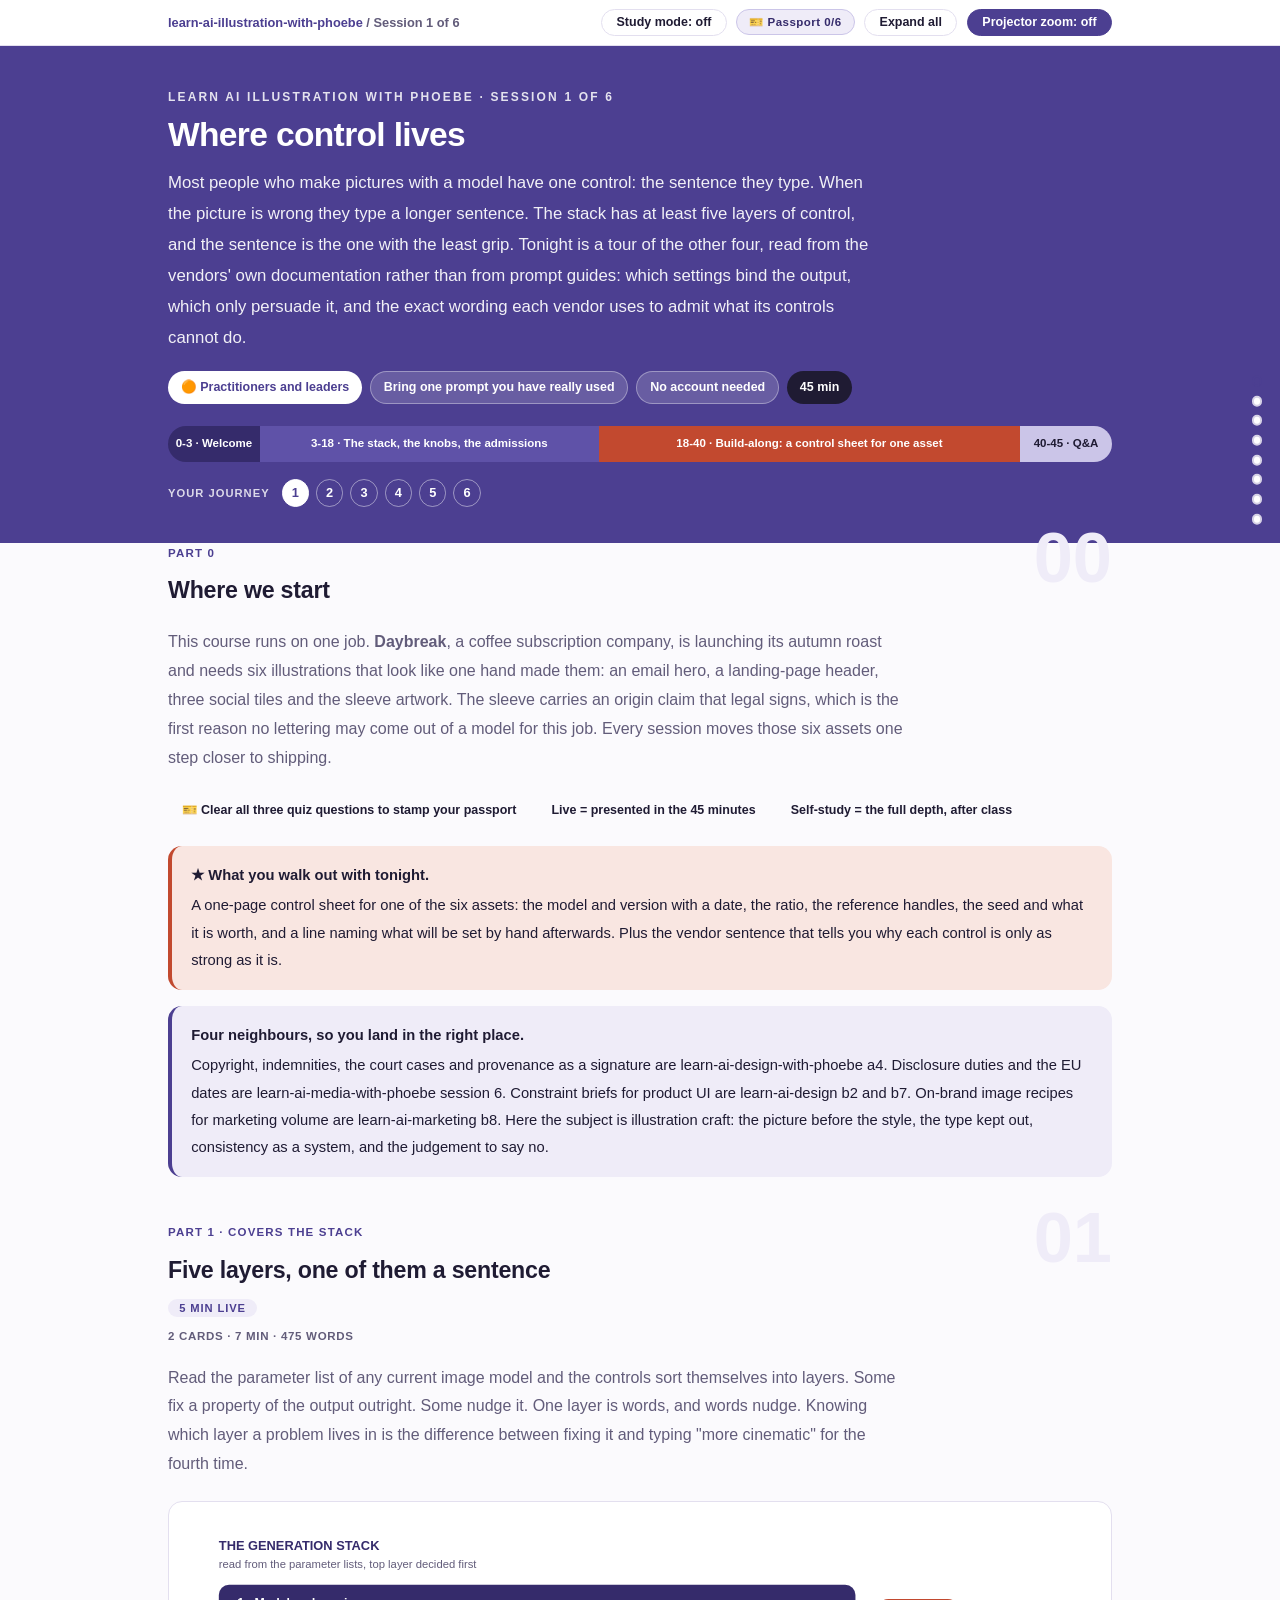
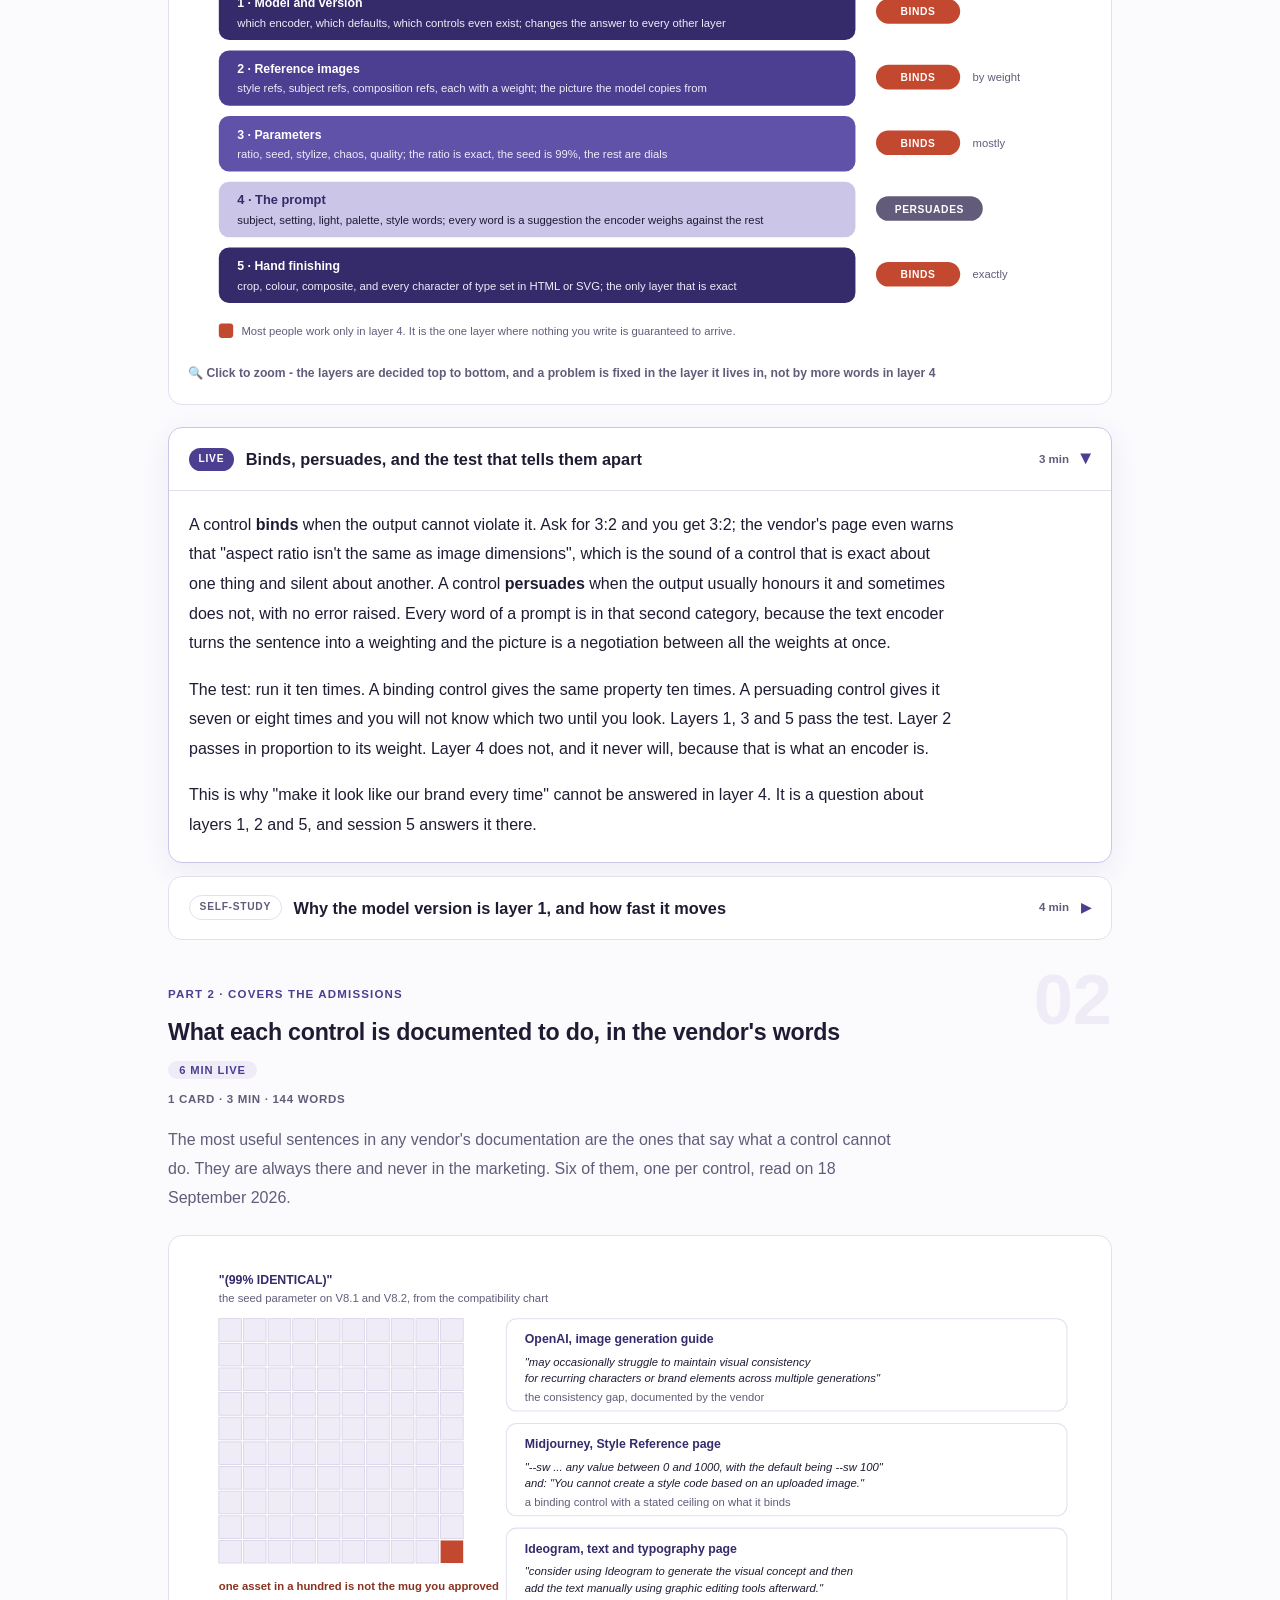
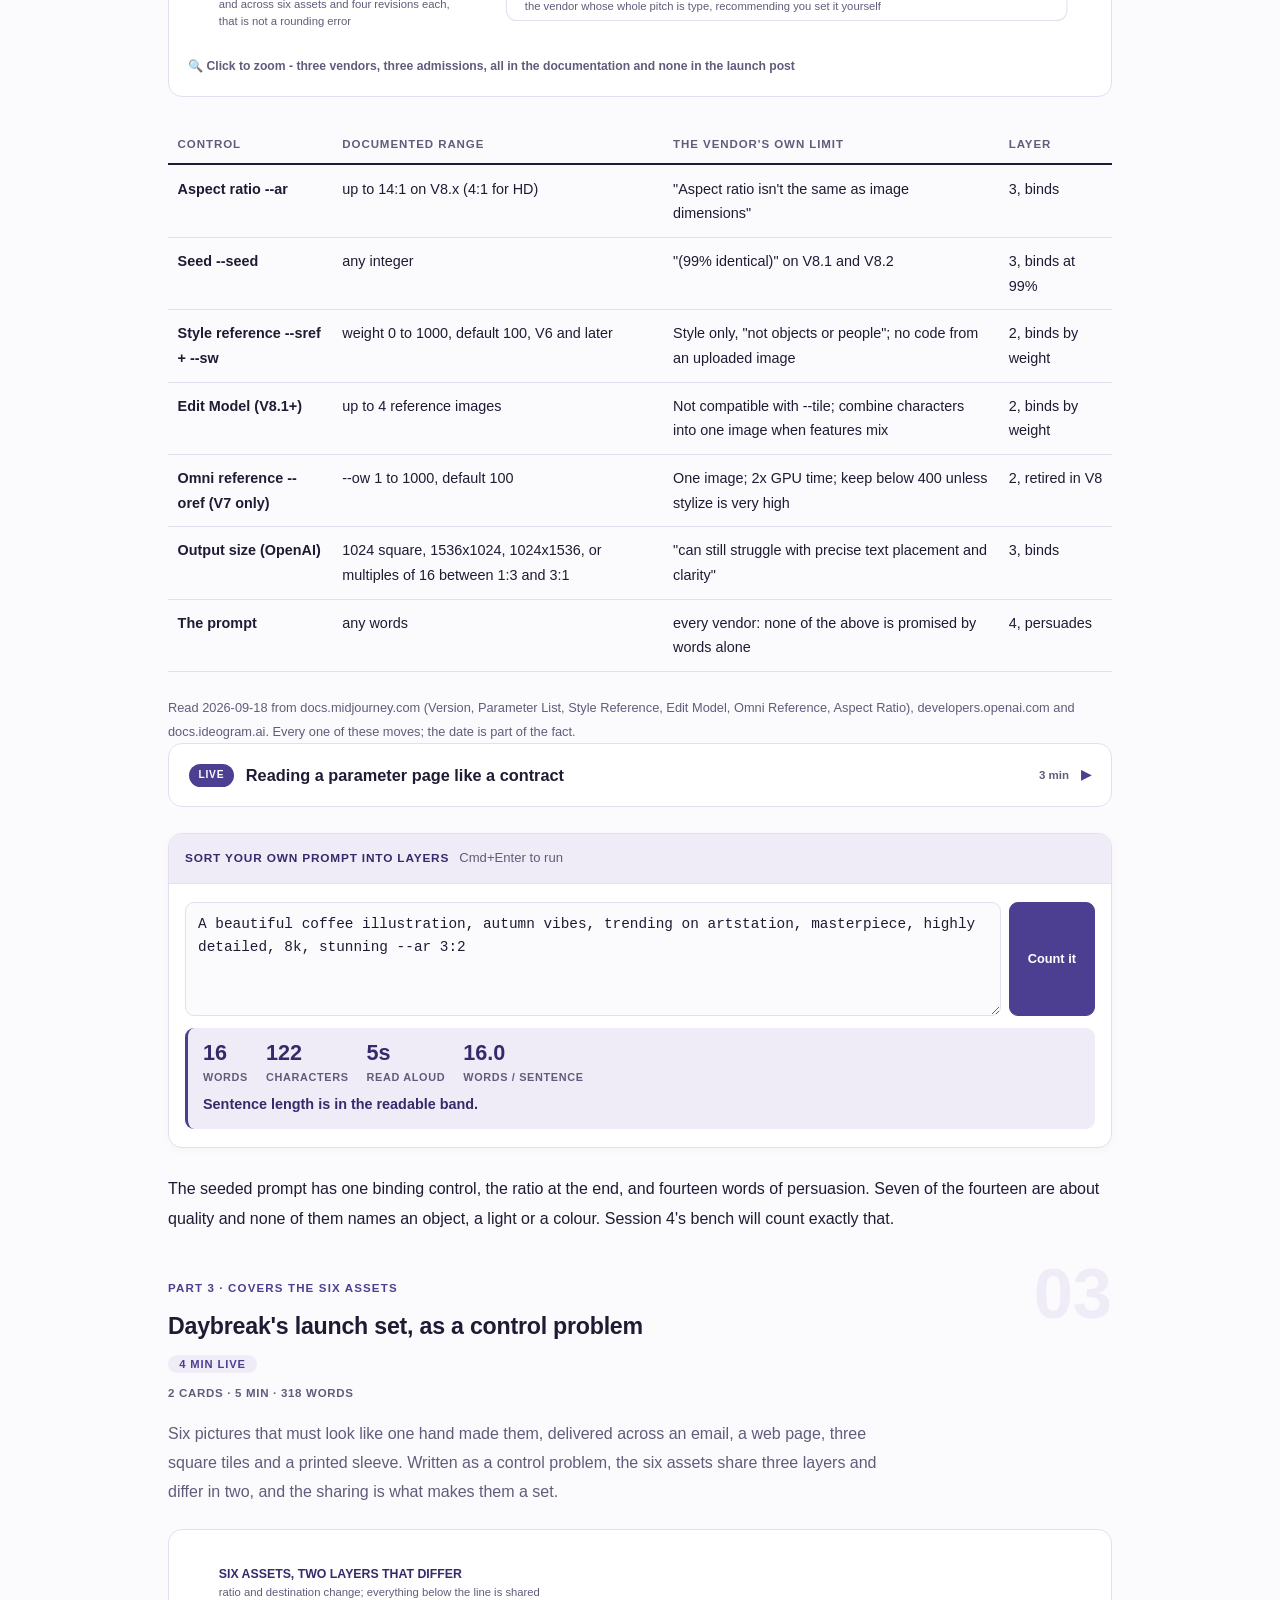
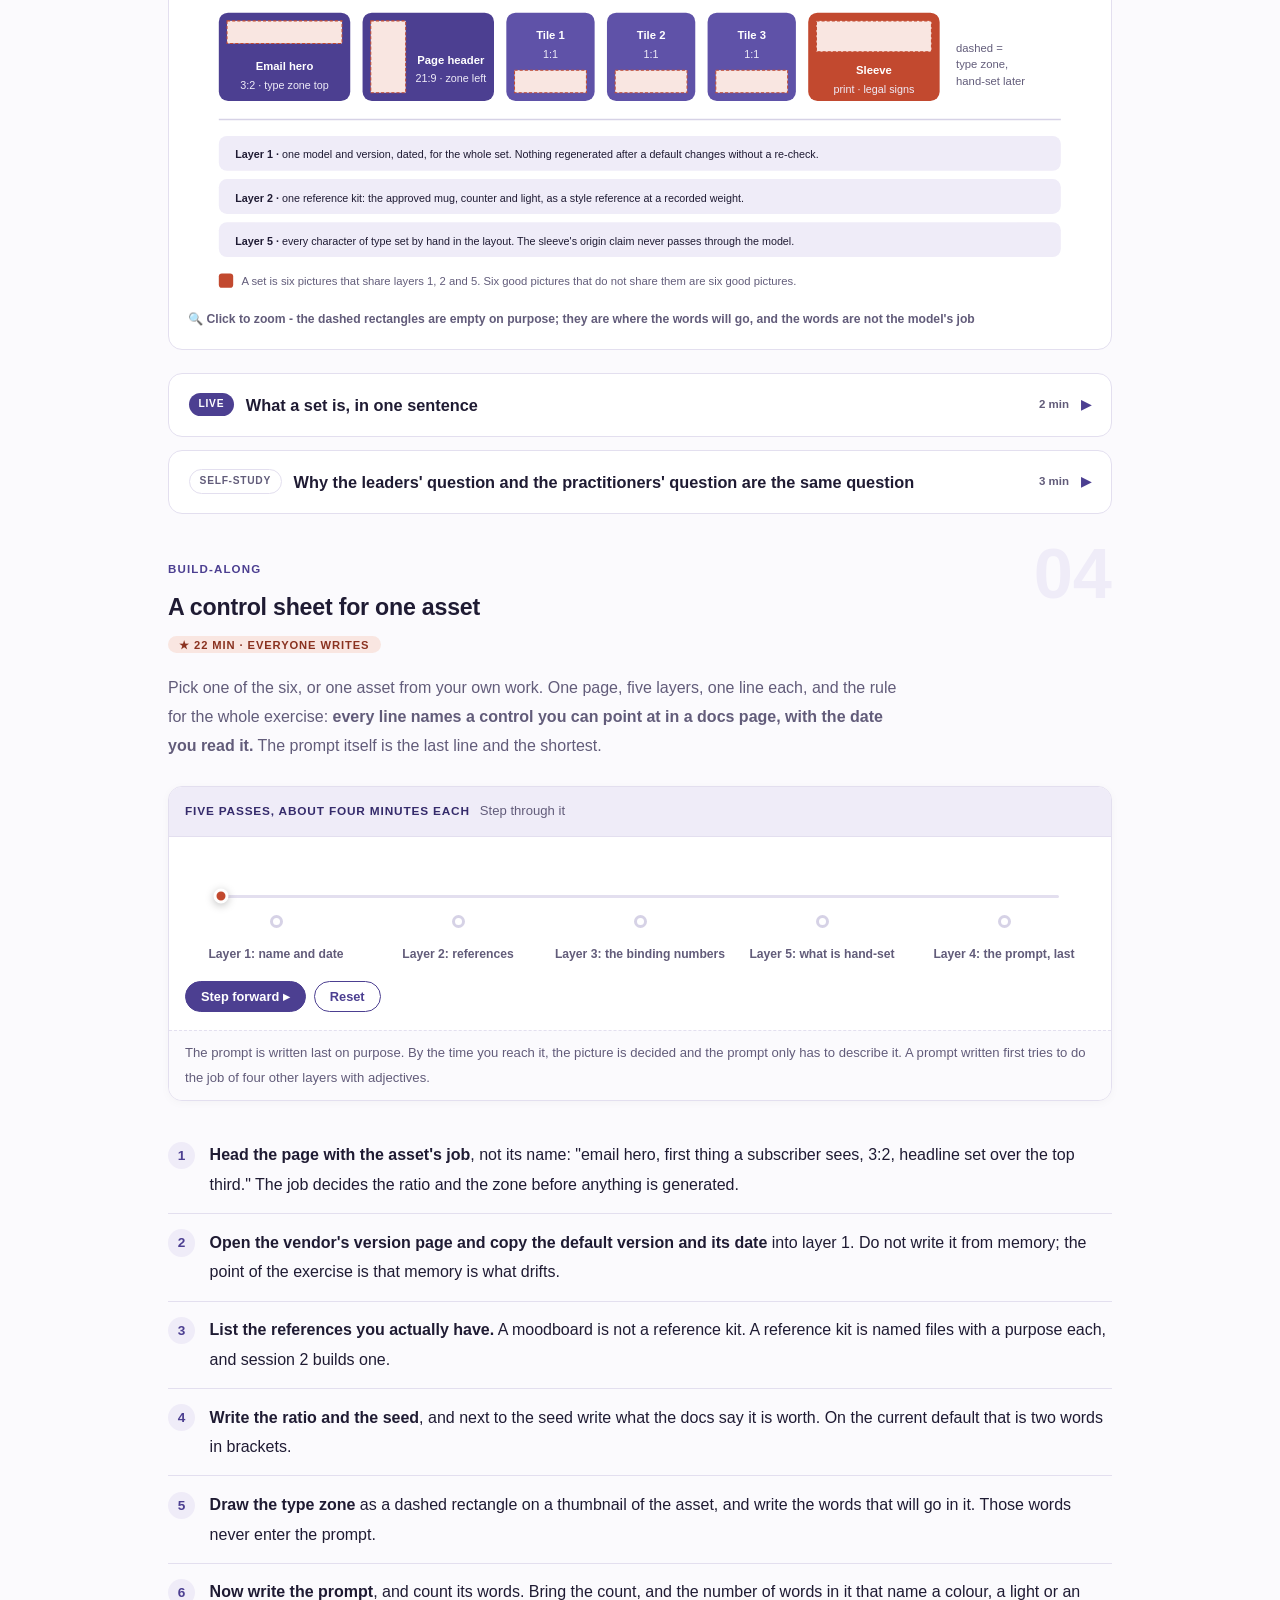
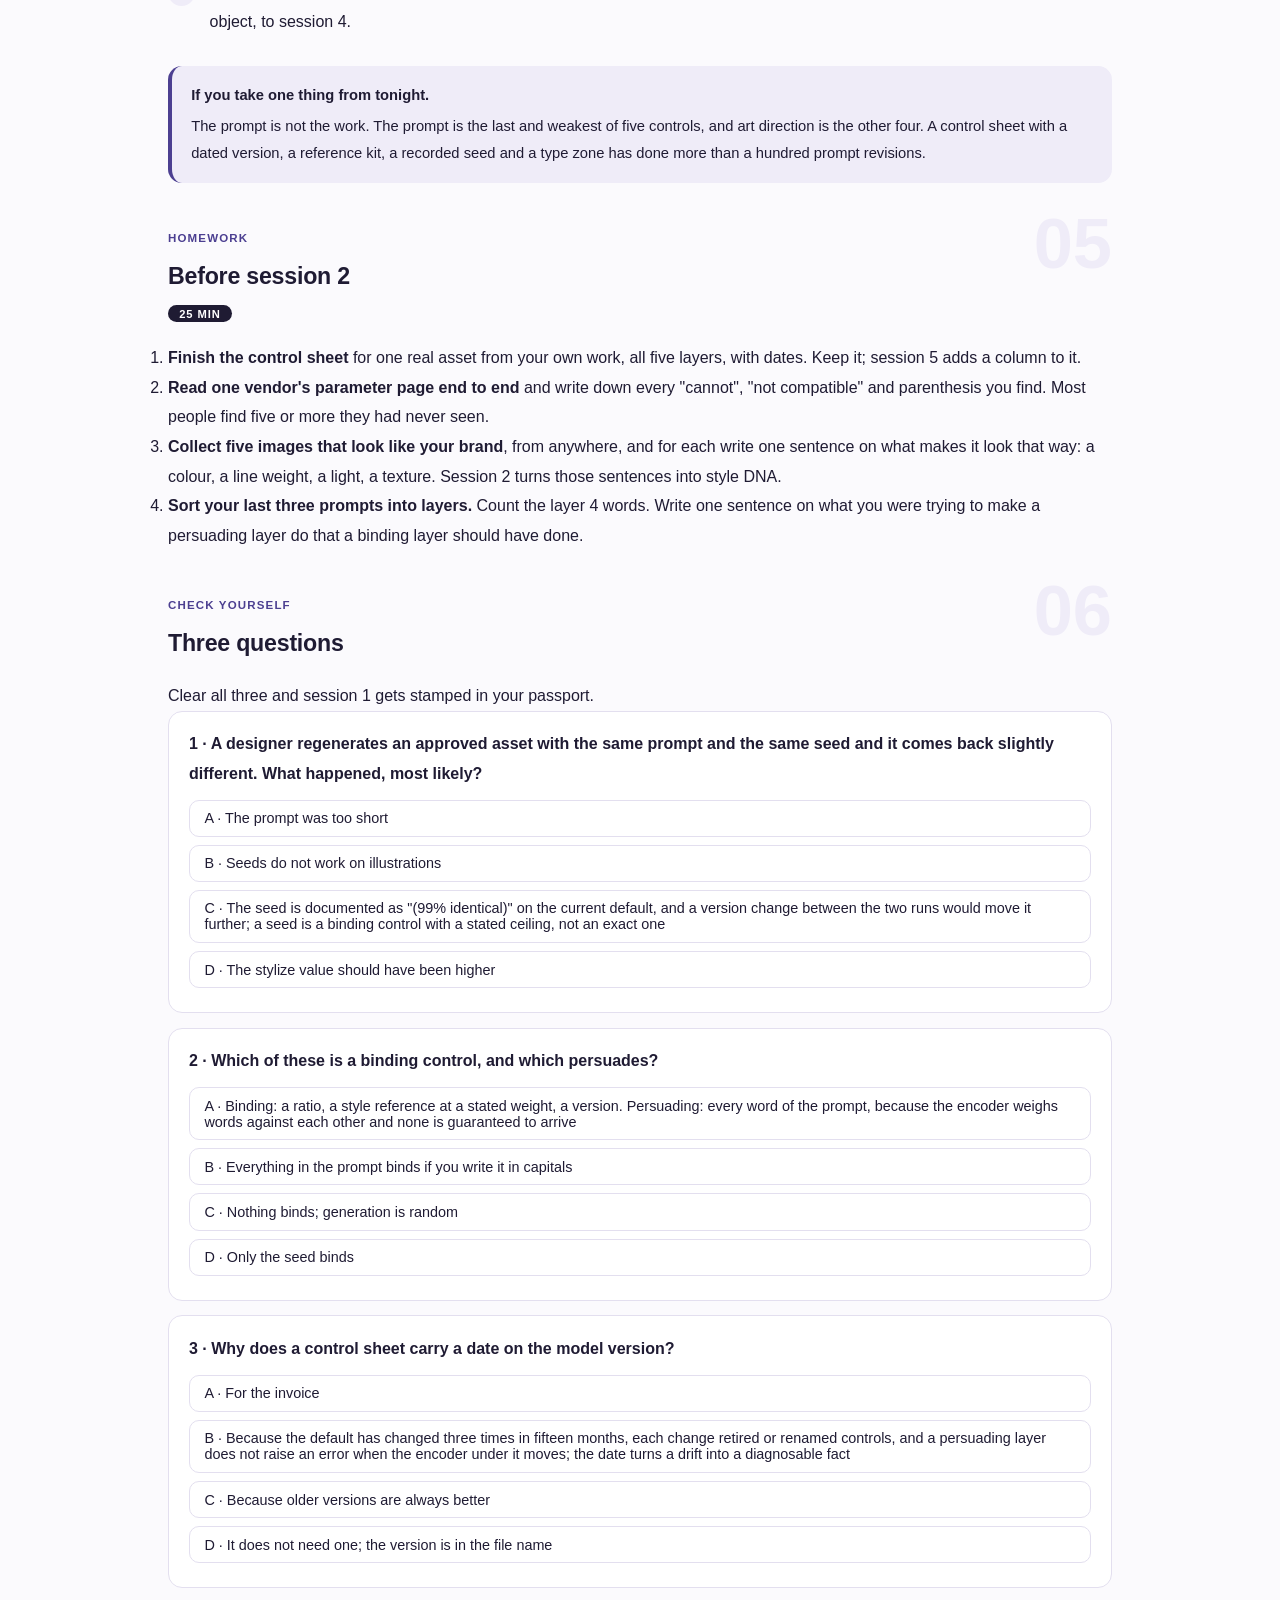
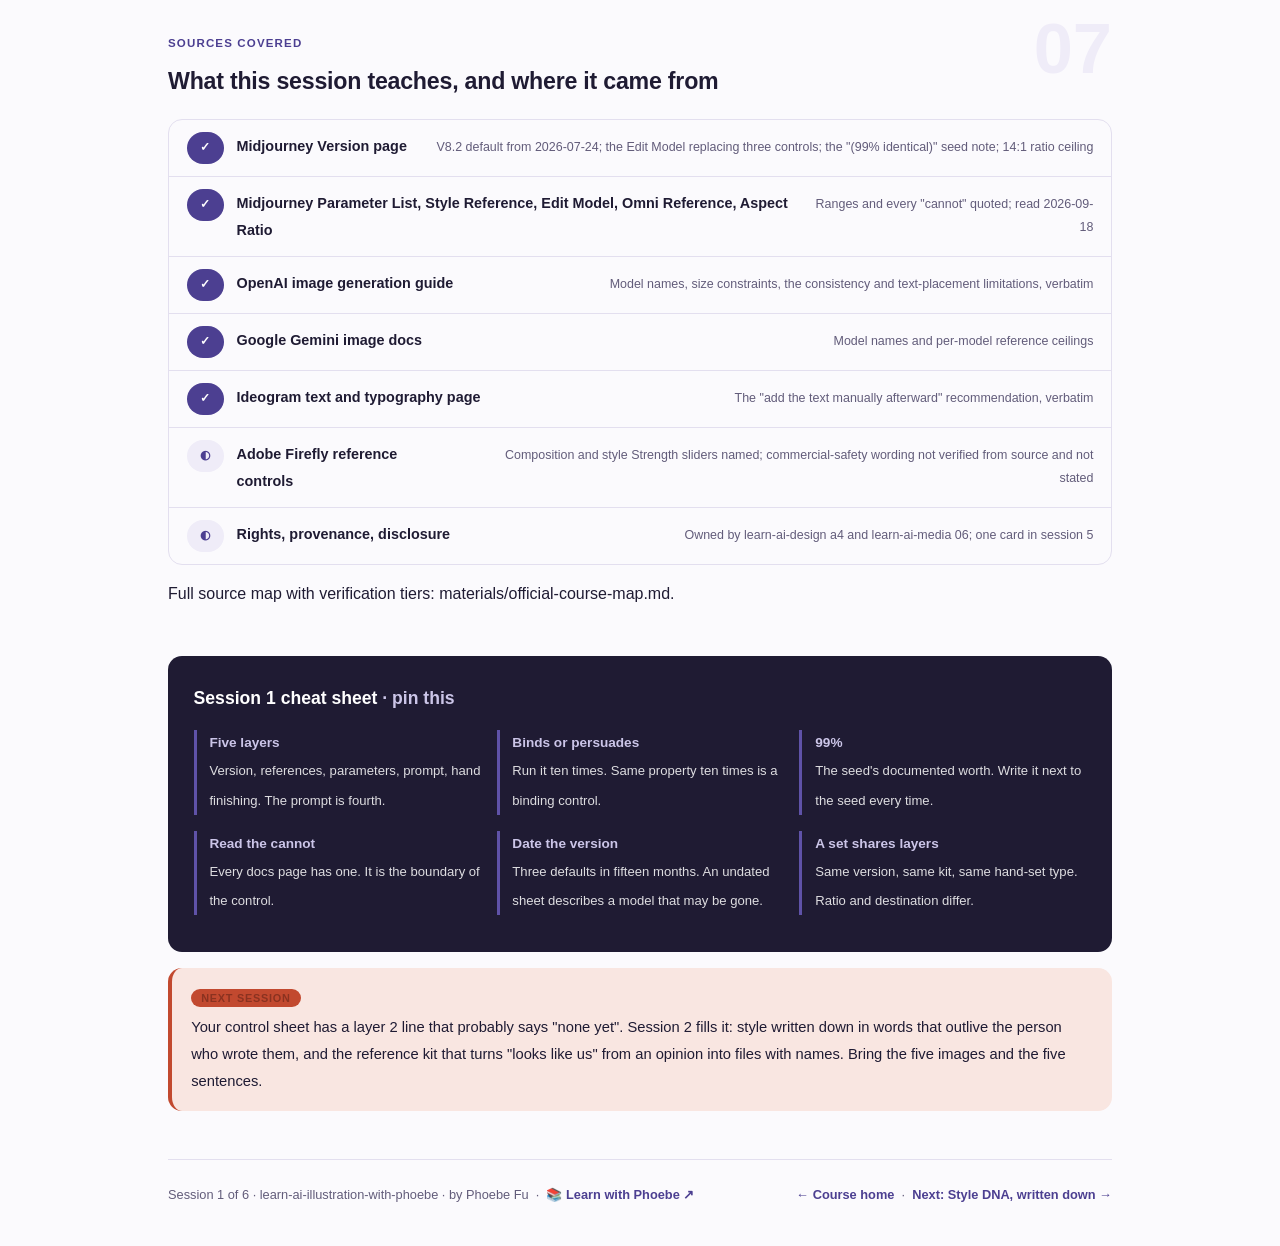
==== courses/01-where-control-lives.html @ c6e7626d "Learn AI Illustration with Phoebe: six sessions, the brief bench, source map Single-track, six 45-mi" ====
<!DOCTYPE html>
<html lang="en">
<head>
<meta charset="UTF-8">
<meta name="viewport" content="width=device-width, initial-scale=1.0">
<!-- social:start -->
<meta name="description" content="Session 1 of 6. The generation stack as a control surface: which settings bind the output, which merely persuade it, and what the vendors' own documentation admits about each. Art direction starts with knowing where the controls are.">
<meta property="og:type" content="article">
<meta property="og:site_name" content="Learn with Phoebe">
<meta property="og:title" content="Where control lives - learn AI illustration with phoebe">
<meta property="og:description" content="Session 1 of 6. A prompt persuades. A ratio binds. A seed is 99 percent. Knowing which is which is the whole difference between prompting and art direction.">
<meta property="og:url" content="https://phoebefu6.github.io/learn-ai-illustration-with-phoebe/courses/01-where-control-lives.html">
<meta property="og:image" content="https://phoebefu6.github.io/learn-ai-illustration-with-phoebe/assets/og-cover.png">
<meta property="og:image:width" content="1200">
<meta property="og:image:height" content="630">
<meta name="twitter:card" content="summary_large_image">
<meta name="twitter:title" content="Where control lives - learn AI illustration with phoebe">
<meta name="twitter:description" content="Session 1 of 6. The generation stack as a control surface: what binds, what persuades, what the docs admit.">
<meta name="twitter:image" content="https://phoebefu6.github.io/learn-ai-illustration-with-phoebe/assets/og-cover.png">
<!-- social:end -->
<title>Session 1 · Where control lives - learn AI illustration with phoebe</title>
<link rel="stylesheet" href="../assets/style.css?v=1">
</head>
<body>

<div class="toolbar">
  <div class="wrap">
    <span class="crumb"><a href="../index.html">learn-ai-illustration-with-phoebe</a> / Session 1 of 6</span>
    <button class="btn" id="toggle-all" type="button">Expand all</button>
    <button class="btn primary" id="zoom-toggle" type="button">Projector zoom: off</button>
  </div>
</div>

<header class="masthead">
  <div class="wrap">
    <div class="eyebrow">Learn AI Illustration with Phoebe · Session 1 of 6</div>
    <h1>Where <span class="accent">control lives</span></h1>
    <p class="sub">Most people who make pictures with a model have one control: the sentence they type. When the picture is wrong they type a longer sentence. The stack has at least five layers of control, and the sentence is the one with the least grip. Tonight is a tour of the other four, read from the vendors' own documentation rather than from prompt guides: which settings bind the output, which only persuade it, and the exact wording each vendor uses to admit what its controls cannot do.</p>
    <div class="chip-row">
      <span class="chip level">🟠 Practitioners and leaders</span>
      <span class="chip audience">Bring one prompt you have really used</span>
      <span class="chip audience">No account needed</span>
      <span class="chip time">45 min</span>
    </div>
    <div class="agenda">
      <span class="a1" style="flex:1">0-3 · Welcome</span>
      <span class="a2" style="flex:4">3-18 · The stack, the knobs, the admissions</span>
      <span class="a3" style="flex:5">18-40 · Build-along: a control sheet for one asset</span>
      <span class="a4" style="flex:1">40-45 · Q&amp;A</span>
    </div>
  </div>
</header>

<main class="wrap">

  <section class="section" id="intro">
    <div class="section-kicker">
      <span class="klabel">Part 0</span>
      <h2>Where we start</h2>
    </div>
    <p class="lede">This course runs on one job. <strong>Daybreak</strong>, a coffee subscription company, is launching its autumn roast and needs six illustrations that look like one hand made them: an email hero, a landing-page header, three social tiles and the sleeve artwork. The sleeve carries an origin claim that legal signs, which is the first reason no lettering may come out of a model for this job. Every session moves those six assets one step closer to shipping.</p>

    <div class="legend">
      <span class="pill">🎫 Clear all three quiz questions to stamp your passport</span>
      <span class="pill">Live = presented in the 45 minutes</span>
      <span class="pill">Self-study = the full depth, after class</span>
    </div>

    <div class="callout win">
      <p><strong>★ What you walk out with tonight.</strong> A one-page control sheet for one of the six assets: the model and version with a date, the ratio, the reference handles, the seed and what it is worth, and a line naming what will be set by hand afterwards. Plus the vendor sentence that tells you why each control is only as strong as it is.</p>
    </div>

    <div class="callout tip">
      <p><strong>Four neighbours, so you land in the right place.</strong> Copyright, indemnities, the court cases and provenance as a signature are <span class="mono">learn-ai-design-with-phoebe</span> a4. Disclosure duties and the EU dates are <span class="mono">learn-ai-media-with-phoebe</span> session 6. Constraint briefs for product UI are <span class="mono">learn-ai-design</span> b2 and b7. On-brand image recipes for marketing volume are <span class="mono">learn-ai-marketing</span> b8. Here the subject is illustration craft: the picture before the style, the type kept out, consistency as a system, and the judgement to say no.</p>
    </div>
  </section>

  <section class="section" id="part-1">
    <div class="section-kicker">
      <span class="klabel">Part 1 · covers the stack</span>
      <h2>Five layers, one of them a sentence</h2>
      <span class="tag concept">5 min live</span>
    </div>
    <p class="lede">Read the parameter list of any current image model and the controls sort themselves into layers. Some fix a property of the output outright. Some nudge it. One layer is words, and words nudge. Knowing which layer a problem lives in is the difference between fixing it and typing "more cinematic" for the fourth time.</p>

    <figure class="zoomable">
      <svg viewBox="0 0 880 420" xmlns="http://www.w3.org/2000/svg" role="img" aria-label="Five horizontal layers of the generation stack from model and version at the top to hand finishing at the bottom, each tagged binds or persuades, with the prompt layer marked as the weakest grip">
        <style>
          .i1aH { font: 800 12.5px Inter, sans-serif; fill: #352B6B; }
          .i1aT { font: 800 12px Inter, sans-serif; fill: #FFFFFF; }
          .i1aB { font: 400 11px Inter, sans-serif; fill: #1F1B33; }
          .i1aW { font: 400 11px Inter, sans-serif; fill: #EFECF8; }
          .i1aN { font: 400 11px Inter, sans-serif; fill: #625C7A; }
          .i1aP { font: 800 10px Inter, sans-serif; fill: #FFFFFF; letter-spacing: .06em; }
        </style>

        <text class="i1aH" x="30" y="28">THE GENERATION STACK</text>
        <text class="i1aN" x="30" y="46">read from the parameter lists, top layer decided first</text>

        <rect x="30" y="62" width="620" height="54" rx="10" fill="#352B6B"/>
        <text class="i1aT" x="48" y="84">1 · Model and version</text>
        <text class="i1aW" x="48" y="103">which encoder, which defaults, which controls even exist; changes the answer to every other layer</text>
        <rect x="670" y="76" width="82" height="24" rx="12" fill="#C2492F"/>
        <text class="i1aP" x="711" y="92" text-anchor="middle">BINDS</text>

        <rect x="30" y="126" width="620" height="54" rx="10" fill="#4C3F91"/>
        <text class="i1aT" x="48" y="148">2 · Reference images</text>
        <text class="i1aW" x="48" y="167">style refs, subject refs, composition refs, each with a weight; the picture the model copies from</text>
        <rect x="670" y="140" width="82" height="24" rx="12" fill="#C2492F"/>
        <text class="i1aP" x="711" y="156" text-anchor="middle">BINDS</text>
        <text class="i1aN" x="764" y="156">by weight</text>

        <rect x="30" y="190" width="620" height="54" rx="10" fill="#5F52A8"/>
        <text class="i1aT" x="48" y="212">3 · Parameters</text>
        <text class="i1aW" x="48" y="231">ratio, seed, stylize, chaos, quality; the ratio is exact, the seed is 99%, the rest are dials</text>
        <rect x="670" y="204" width="82" height="24" rx="12" fill="#C2492F"/>
        <text class="i1aP" x="711" y="220" text-anchor="middle">BINDS</text>
        <text class="i1aN" x="764" y="220">mostly</text>

        <rect x="30" y="254" width="620" height="54" rx="10" fill="#CBC5E8"/>
        <text class="i1aH" x="48" y="276">4 · The prompt</text>
        <text class="i1aB" x="48" y="295">subject, setting, light, palette, style words; every word is a suggestion the encoder weighs against the rest</text>
        <rect x="670" y="268" width="104" height="24" rx="12" fill="#625C7A"/>
        <text class="i1aP" x="722" y="284" text-anchor="middle">PERSUADES</text>

        <rect x="30" y="318" width="620" height="54" rx="10" fill="#352B6B"/>
        <text class="i1aT" x="48" y="340">5 · Hand finishing</text>
        <text class="i1aW" x="48" y="359">crop, colour, composite, and every character of type set in HTML or SVG; the only layer that is exact</text>
        <rect x="670" y="332" width="82" height="24" rx="12" fill="#C2492F"/>
        <text class="i1aP" x="711" y="348" text-anchor="middle">BINDS</text>
        <text class="i1aN" x="764" y="348">exactly</text>

        <rect x="30" y="392" width="14" height="14" rx="3" fill="#C2492F"/>
        <text class="i1aN" x="52" y="403">Most people work only in layer 4. It is the one layer where nothing you write is guaranteed to arrive.</text>
      </svg>
      <figcaption>🔍 Click to zoom - the layers are decided top to bottom, and a problem is fixed in the layer it lives in, not by more words in layer 4</figcaption>
    </figure>

    <details class="card" open>
      <summary><span class="mode live">Live</span>Binds, persuades, and the test that tells them apart<span class="mini">3 min</span><span class="caret">▶</span></summary>
      <div class="body">
        <p>A control <strong>binds</strong> when the output cannot violate it. Ask for 3:2 and you get 3:2; the vendor's page even warns that "aspect ratio isn't the same as image dimensions", which is the sound of a control that is exact about one thing and silent about another. A control <strong>persuades</strong> when the output usually honours it and sometimes does not, with no error raised. Every word of a prompt is in that second category, because the text encoder turns the sentence into a weighting and the picture is a negotiation between all the weights at once.</p>
        <p>The test: run it ten times. A binding control gives the same property ten times. A persuading control gives it seven or eight times and you will not know which two until you look. Layers 1, 3 and 5 pass the test. Layer 2 passes in proportion to its weight. Layer 4 does not, and it never will, because that is what an encoder is.</p>
        <p>This is why "make it look like our brand every time" cannot be answered in layer 4. It is a question about layers 1, 2 and 5, and session 5 answers it there.</p>
      </div>
    </details>

    <details class="card">
      <summary><span class="mode self">Self-study</span>Why the model version is layer 1, and how fast it moves<span class="mini">4 min</span><span class="caret">▶</span></summary>
      <div class="body">
        <p>The version decides which controls exist. On Midjourney the default became V8.2 on 24 July 2026, and that release folded Omni Reference, Character Reference and the Retexture tool into one Edit Model that takes up to four reference images. V8.1 had been the default only since 10 June; V7 before that since June 2025. Three defaults in fifteen months, and each one retired or renamed a control that prompt guides were still teaching. A brief written for V7 with <span class="mono">--oref</span> in it is talking to a parameter that the current parameter list marks "replaced by the Edit Model in V8.X".</p>
        <p>The same is true across vendors. OpenAI's image models are named <span class="mono">gpt-image-2.5-sunburst</span> and <span class="mono">-flare</span> and the guide says which is for editing precision and which for speed. Google's are <span class="mono">gemini-3.1-flash-image</span> and <span class="mono">gemini-3-pro-image</span>, and the number of reference images each accepts is different (up to fourteen on the lightest, six object and five character and three style on the Pro). None of these names will be current for long. The professional habit is to put the model and version in a dated footnote on every control sheet and never in a headline, because the headline will be wrong within a quarter and the footnote will tell you why.</p>
        <div class="callout example">
          <span class="ex-pill">Real world</span>
          <p>Daybreak's spring campaign was built on a saved prompt with a character reference flag in it. When the summer default changed, the flag stopped doing what it had done and nobody noticed for three assets, because a persuading layer does not throw an error. It just draws a slightly different mug. The fix was one line at the top of the brief: the model, the version and the date it was checked.</p>
        </div>
      </div>
    </details>
  </section>

  <section class="section" id="part-2">
    <div class="section-kicker">
      <span class="klabel">Part 2 · covers the admissions</span>
      <h2>What each control is documented to do, in the vendor's words</h2>
      <span class="tag concept">6 min live</span>
    </div>
    <p class="lede">The most useful sentences in any vendor's documentation are the ones that say what a control cannot do. They are always there and never in the marketing. Six of them, one per control, read on 18 September 2026.</p>

    <figure class="zoomable">
      <svg viewBox="0 0 880 380" xmlns="http://www.w3.org/2000/svg" role="img" aria-label="A ten-by-ten grid of one hundred small squares with one square shaded coral, illustrating that a seed reproduces ninety-nine percent identical output, beside three vendor admissions about seeds, consistency and text">
        <style>
          .i1bH { font: 800 12px Inter, sans-serif; fill: #352B6B; }
          .i1bB { font: 400 11px Inter, sans-serif; fill: #1F1B33; }
          .i1bN { font: 400 11px Inter, sans-serif; fill: #625C7A; }
          .i1bQ { font: 400 11px Inter, sans-serif; fill: #1F1B33; font-style: italic; }
          .i1bS { font: 800 11px Inter, sans-serif; fill: #8A3220; }
          .i1bG { fill: #EFECF8; stroke: #D6D2E6; stroke-width: 0.8; }
        </style>

        <text class="i1bH" x="30" y="28">"(99% IDENTICAL)"</text>
        <text class="i1bN" x="30" y="46">the seed parameter on V8.1 and V8.2, from the compatibility chart</text>
        <g>
          <rect class="i1bG" x="30" y="62" width="22" height="22"/><rect class="i1bG" x="54" y="62" width="22" height="22"/><rect class="i1bG" x="78" y="62" width="22" height="22"/><rect class="i1bG" x="102" y="62" width="22" height="22"/><rect class="i1bG" x="126" y="62" width="22" height="22"/><rect class="i1bG" x="150" y="62" width="22" height="22"/><rect class="i1bG" x="174" y="62" width="22" height="22"/><rect class="i1bG" x="198" y="62" width="22" height="22"/><rect class="i1bG" x="222" y="62" width="22" height="22"/><rect class="i1bG" x="246" y="62" width="22" height="22"/>
          <rect class="i1bG" x="30" y="86" width="22" height="22"/><rect class="i1bG" x="54" y="86" width="22" height="22"/><rect class="i1bG" x="78" y="86" width="22" height="22"/><rect class="i1bG" x="102" y="86" width="22" height="22"/><rect class="i1bG" x="126" y="86" width="22" height="22"/><rect class="i1bG" x="150" y="86" width="22" height="22"/><rect class="i1bG" x="174" y="86" width="22" height="22"/><rect class="i1bG" x="198" y="86" width="22" height="22"/><rect class="i1bG" x="222" y="86" width="22" height="22"/><rect class="i1bG" x="246" y="86" width="22" height="22"/>
          <rect class="i1bG" x="30" y="110" width="22" height="22"/><rect class="i1bG" x="54" y="110" width="22" height="22"/><rect class="i1bG" x="78" y="110" width="22" height="22"/><rect class="i1bG" x="102" y="110" width="22" height="22"/><rect class="i1bG" x="126" y="110" width="22" height="22"/><rect class="i1bG" x="150" y="110" width="22" height="22"/><rect class="i1bG" x="174" y="110" width="22" height="22"/><rect class="i1bG" x="198" y="110" width="22" height="22"/><rect class="i1bG" x="222" y="110" width="22" height="22"/><rect class="i1bG" x="246" y="110" width="22" height="22"/>
          <rect class="i1bG" x="30" y="134" width="22" height="22"/><rect class="i1bG" x="54" y="134" width="22" height="22"/><rect class="i1bG" x="78" y="134" width="22" height="22"/><rect class="i1bG" x="102" y="134" width="22" height="22"/><rect class="i1bG" x="126" y="134" width="22" height="22"/><rect class="i1bG" x="150" y="134" width="22" height="22"/><rect class="i1bG" x="174" y="134" width="22" height="22"/><rect class="i1bG" x="198" y="134" width="22" height="22"/><rect class="i1bG" x="222" y="134" width="22" height="22"/><rect class="i1bG" x="246" y="134" width="22" height="22"/>
          <rect class="i1bG" x="30" y="158" width="22" height="22"/><rect class="i1bG" x="54" y="158" width="22" height="22"/><rect class="i1bG" x="78" y="158" width="22" height="22"/><rect class="i1bG" x="102" y="158" width="22" height="22"/><rect class="i1bG" x="126" y="158" width="22" height="22"/><rect class="i1bG" x="150" y="158" width="22" height="22"/><rect class="i1bG" x="174" y="158" width="22" height="22"/><rect class="i1bG" x="198" y="158" width="22" height="22"/><rect class="i1bG" x="222" y="158" width="22" height="22"/><rect class="i1bG" x="246" y="158" width="22" height="22"/>
          <rect class="i1bG" x="30" y="182" width="22" height="22"/><rect class="i1bG" x="54" y="182" width="22" height="22"/><rect class="i1bG" x="78" y="182" width="22" height="22"/><rect class="i1bG" x="102" y="182" width="22" height="22"/><rect class="i1bG" x="126" y="182" width="22" height="22"/><rect class="i1bG" x="150" y="182" width="22" height="22"/><rect class="i1bG" x="174" y="182" width="22" height="22"/><rect class="i1bG" x="198" y="182" width="22" height="22"/><rect class="i1bG" x="222" y="182" width="22" height="22"/><rect class="i1bG" x="246" y="182" width="22" height="22"/>
          <rect class="i1bG" x="30" y="206" width="22" height="22"/><rect class="i1bG" x="54" y="206" width="22" height="22"/><rect class="i1bG" x="78" y="206" width="22" height="22"/><rect class="i1bG" x="102" y="206" width="22" height="22"/><rect class="i1bG" x="126" y="206" width="22" height="22"/><rect class="i1bG" x="150" y="206" width="22" height="22"/><rect class="i1bG" x="174" y="206" width="22" height="22"/><rect class="i1bG" x="198" y="206" width="22" height="22"/><rect class="i1bG" x="222" y="206" width="22" height="22"/><rect class="i1bG" x="246" y="206" width="22" height="22"/>
          <rect class="i1bG" x="30" y="230" width="22" height="22"/><rect class="i1bG" x="54" y="230" width="22" height="22"/><rect class="i1bG" x="78" y="230" width="22" height="22"/><rect class="i1bG" x="102" y="230" width="22" height="22"/><rect class="i1bG" x="126" y="230" width="22" height="22"/><rect class="i1bG" x="150" y="230" width="22" height="22"/><rect class="i1bG" x="174" y="230" width="22" height="22"/><rect class="i1bG" x="198" y="230" width="22" height="22"/><rect class="i1bG" x="222" y="230" width="22" height="22"/><rect class="i1bG" x="246" y="230" width="22" height="22"/>
          <rect class="i1bG" x="30" y="254" width="22" height="22"/><rect class="i1bG" x="54" y="254" width="22" height="22"/><rect class="i1bG" x="78" y="254" width="22" height="22"/><rect class="i1bG" x="102" y="254" width="22" height="22"/><rect class="i1bG" x="126" y="254" width="22" height="22"/><rect class="i1bG" x="150" y="254" width="22" height="22"/><rect class="i1bG" x="174" y="254" width="22" height="22"/><rect class="i1bG" x="198" y="254" width="22" height="22"/><rect class="i1bG" x="222" y="254" width="22" height="22"/><rect class="i1bG" x="246" y="254" width="22" height="22"/>
          <rect class="i1bG" x="30" y="278" width="22" height="22"/><rect class="i1bG" x="54" y="278" width="22" height="22"/><rect class="i1bG" x="78" y="278" width="22" height="22"/><rect class="i1bG" x="102" y="278" width="22" height="22"/><rect class="i1bG" x="126" y="278" width="22" height="22"/><rect class="i1bG" x="150" y="278" width="22" height="22"/><rect class="i1bG" x="174" y="278" width="22" height="22"/><rect class="i1bG" x="198" y="278" width="22" height="22"/><rect class="i1bG" x="222" y="278" width="22" height="22"/><rect x="246" y="278" width="22" height="22" fill="#C2492F"/>
        </g>
        <text class="i1bS" x="30" y="326">one asset in a hundred is not the mug you approved</text>
        <text class="i1bN" x="30" y="344">and across six assets and four revisions each,</text>
        <text class="i1bN" x="30" y="360">that is not a rounding error</text>

        <rect x="310" y="62" width="546" height="90" rx="10" fill="#FFFFFF" stroke="#E3DFEF"/>
        <text class="i1bH" x="328" y="86">OpenAI, image generation guide</text>
        <text class="i1bQ" x="328" y="108">"may occasionally struggle to maintain visual consistency</text>
        <text class="i1bQ" x="328" y="124">for recurring characters or brand elements across multiple generations"</text>
        <text class="i1bN" x="328" y="142">the consistency gap, documented by the vendor</text>

        <rect x="310" y="164" width="546" height="90" rx="10" fill="#FFFFFF" stroke="#E3DFEF"/>
        <text class="i1bH" x="328" y="188">Midjourney, Style Reference page</text>
        <text class="i1bQ" x="328" y="210">"--sw ... any value between 0 and 1000, with the default being --sw 100"</text>
        <text class="i1bQ" x="328" y="226">and: "You cannot create a style code based on an uploaded image."</text>
        <text class="i1bN" x="328" y="244">a binding control with a stated ceiling on what it binds</text>

        <rect x="310" y="266" width="546" height="90" rx="10" fill="#FFFFFF" stroke="#E3DFEF"/>
        <text class="i1bH" x="328" y="290">Ideogram, text and typography page</text>
        <text class="i1bQ" x="328" y="312">"consider using Ideogram to generate the visual concept and then</text>
        <text class="i1bQ" x="328" y="328">add the text manually using graphic editing tools afterward."</text>
        <text class="i1bN" x="328" y="346">the vendor whose whole pitch is type, recommending you set it yourself</text>
      </svg>
      <figcaption>🔍 Click to zoom - three vendors, three admissions, all in the documentation and none in the launch post</figcaption>
    </figure>

    <table class="clean">
      <tr><th>Control</th><th>Documented range</th><th>The vendor's own limit</th><th>Layer</th></tr>
      <tr><td>Aspect ratio <span class="mono">--ar</span></td><td>up to 14:1 on V8.x (4:1 for HD)</td><td>"Aspect ratio isn't the same as image dimensions"</td><td>3, binds</td></tr>
      <tr><td>Seed <span class="mono">--seed</span></td><td>any integer</td><td>"(99% identical)" on V8.1 and V8.2</td><td>3, binds at 99%</td></tr>
      <tr><td>Style reference <span class="mono">--sref</span> + <span class="mono">--sw</span></td><td>weight 0 to 1000, default 100, V6 and later</td><td>Style only, "not objects or people"; no code from an uploaded image</td><td>2, binds by weight</td></tr>
      <tr><td>Edit Model (V8.1+)</td><td>up to 4 reference images</td><td>Not compatible with <span class="mono">--tile</span>; combine characters into one image when features mix</td><td>2, binds by weight</td></tr>
      <tr><td>Omni reference <span class="mono">--oref</span> (V7 only)</td><td><span class="mono">--ow</span> 1 to 1000, default 100</td><td>One image; 2x GPU time; keep below 400 unless stylize is very high</td><td>2, retired in V8</td></tr>
      <tr><td>Output size (OpenAI)</td><td>1024 square, 1536x1024, 1024x1536, or multiples of 16 between 1:3 and 3:1</td><td>"can still struggle with precise text placement and clarity"</td><td>3, binds</td></tr>
      <tr><td>The prompt</td><td>any words</td><td>every vendor: none of the above is promised by words alone</td><td>4, persuades</td></tr>
    </table>
    <p class="mono" style="margin-top:8px;font-size:.8rem;color:var(--muted)">Read 2026-09-18 from docs.midjourney.com (Version, Parameter List, Style Reference, Edit Model, Omni Reference, Aspect Ratio), developers.openai.com and docs.ideogram.ai. Every one of these moves; the date is part of the fact.</p>

    <details class="card">
      <summary><span class="mode live">Live</span>Reading a parameter page like a contract<span class="mini">3 min</span><span class="caret">▶</span></summary>
      <div class="body">
        <p>Three habits turn a docs page into a control sheet. <strong>Find the range.</strong> A control with a stated range (0 to 1000, up to 4 images, 14:1) binds within it; a control described only in adjectives persuades. <strong>Find the parenthesis.</strong> The most important fact on Midjourney's version chart is two words in brackets after the word Seed, and they are the reason session 5 exists. <strong>Find the "cannot".</strong> Every page has one: cannot make a code from an upload, not compatible with tile, may struggle with text placement. The cannot is the boundary of the control, and it is always more specific than the can.</p>
        <p>The fourth habit is the one people skip: <strong>write down the date you read it.</strong> Three defaults in fifteen months means a control sheet without a date is a control sheet about a model that may no longer exist.</p>
      </div>
    </details>

    <div class="tryrow" data-fn="wordcount" data-multiline="1" data-title="Sort your own prompt into layers" data-hint="Paste a prompt you have really used. Then, on a new line each, write which of its words are layer 3 (a ratio, a seed, a flag), which are layer 2 (a reference), and which are layer 4 (everything else). Most prompts are ninety percent layer 4." data-seed="A beautiful coffee illustration, autumn vibes, trending on artstation, masterpiece, highly detailed, 8k, stunning --ar 3:2" data-cta="Count it"></div>

    <p>The seeded prompt has one binding control, the ratio at the end, and fourteen words of persuasion. Seven of the fourteen are about quality and none of them names an object, a light or a colour. Session 4's bench will count exactly that.</p>
  </section>

  <section class="section" id="part-3">
    <div class="section-kicker">
      <span class="klabel">Part 3 · covers the six assets</span>
      <h2>Daybreak's launch set, as a control problem</h2>
      <span class="tag concept">4 min live</span>
    </div>
    <p class="lede">Six pictures that must look like one hand made them, delivered across an email, a web page, three square tiles and a printed sleeve. Written as a control problem, the six assets share three layers and differ in two, and the sharing is what makes them a set.</p>

    <figure class="zoomable">
      <svg viewBox="0 0 880 340" xmlns="http://www.w3.org/2000/svg" role="img" aria-label="Six asset tiles for Daybreak's autumn roast launch in a row, each with its ratio and destination, above a shared band listing the controls all six hold in common: model and version, reference kit, palette, and hand-set type">
        <style>
          .i1cH { font: 800 12px Inter, sans-serif; fill: #352B6B; }
          .i1cT { font: 800 11px Inter, sans-serif; fill: #FFFFFF; }
          .i1cB { font: 400 10.5px Inter, sans-serif; fill: #1F1B33; }
          .i1cW { font: 400 10.5px Inter, sans-serif; fill: #EFECF8; }
          .i1cN { font: 400 11px Inter, sans-serif; fill: #625C7A; }
          .i1cZ { fill: #F9E6E1; stroke: #C2492F; stroke-width: 1; stroke-dasharray: 3 2; }
        </style>

        <text class="i1cH" x="30" y="28">SIX ASSETS, TWO LAYERS THAT DIFFER</text>
        <text class="i1cN" x="30" y="46">ratio and destination change; everything below the line is shared</text>

        <rect x="30" y="62" width="128" height="86" rx="9" fill="#4C3F91"/>
        <rect class="i1cZ" x="38" y="70" width="112" height="22"/>
        <text class="i1cT" x="94" y="118" text-anchor="middle">Email hero</text>
        <text class="i1cW" x="94" y="136" text-anchor="middle">3:2 · type zone top</text>

        <rect x="170" y="62" width="128" height="86" rx="9" fill="#4C3F91"/>
        <rect class="i1cZ" x="178" y="70" width="34" height="70"/>
        <text class="i1cT" x="256" y="112" text-anchor="middle">Page header</text>
        <text class="i1cW" x="256" y="130" text-anchor="middle">21:9 · zone left</text>

        <rect x="310" y="62" width="86" height="86" rx="9" fill="#5F52A8"/>
        <rect class="i1cZ" x="318" y="118" width="70" height="22"/>
        <text class="i1cT" x="353" y="88" text-anchor="middle">Tile 1</text>
        <text class="i1cW" x="353" y="106" text-anchor="middle">1:1</text>

        <rect x="408" y="62" width="86" height="86" rx="9" fill="#5F52A8"/>
        <rect class="i1cZ" x="416" y="118" width="70" height="22"/>
        <text class="i1cT" x="451" y="88" text-anchor="middle">Tile 2</text>
        <text class="i1cW" x="451" y="106" text-anchor="middle">1:1</text>

        <rect x="506" y="62" width="86" height="86" rx="9" fill="#5F52A8"/>
        <rect class="i1cZ" x="514" y="118" width="70" height="22"/>
        <text class="i1cT" x="549" y="88" text-anchor="middle">Tile 3</text>
        <text class="i1cW" x="549" y="106" text-anchor="middle">1:1</text>

        <rect x="604" y="62" width="128" height="86" rx="9" fill="#C2492F"/>
        <rect class="i1cZ" x="612" y="70" width="112" height="30"/>
        <text class="i1cT" x="668" y="122" text-anchor="middle">Sleeve</text>
        <text class="i1cW" x="668" y="140" text-anchor="middle">print · legal signs</text>

        <text class="i1cN" x="748" y="100">dashed =</text>
        <text class="i1cN" x="748" y="116">type zone,</text>
        <text class="i1cN" x="748" y="132">hand-set later</text>

        <line x1="30" y1="166" x2="850" y2="166" stroke="#D6D2E6" stroke-width="1.5"/>

        <rect x="30" y="182" width="820" height="34" rx="8" fill="#EFECF8"/>
        <text class="i1cB" x="46" y="204"><tspan font-weight="800">Layer 1 · </tspan>one model and version, dated, for the whole set. Nothing regenerated after a default changes without a re-check.</text>
        <rect x="30" y="224" width="820" height="34" rx="8" fill="#EFECF8"/>
        <text class="i1cB" x="46" y="246"><tspan font-weight="800">Layer 2 · </tspan>one reference kit: the approved mug, counter and light, as a style reference at a recorded weight.</text>
        <rect x="30" y="266" width="820" height="34" rx="8" fill="#EFECF8"/>
        <text class="i1cB" x="46" y="288"><tspan font-weight="800">Layer 5 · </tspan>every character of type set by hand in the layout. The sleeve's origin claim never passes through the model.</text>

        <rect x="30" y="316" width="14" height="14" rx="3" fill="#C2492F"/>
        <text class="i1cN" x="52" y="327">A set is six pictures that share layers 1, 2 and 5. Six good pictures that do not share them are six good pictures.</text>
      </svg>
      <figcaption>🔍 Click to zoom - the dashed rectangles are empty on purpose; they are where the words will go, and the words are not the model's job</figcaption>
    </figure>

    <details class="card">
      <summary><span class="mode live">Live</span>What a set is, in one sentence<span class="mini">2 min</span><span class="caret">▶</span></summary>
      <div class="body">
        <p>A set is six pictures that share their binding layers. Same model and version, same reference kit at the same weight, same palette named in words, same rule that type is set afterwards. What differs is the ratio and the destination, and both of those are binding controls too, so nothing about the set depends on a persuading layer holding. The prompt for each asset is then short, because the picture has already been decided three layers up.</p>
        <p>The sleeve is the asset that makes the rule non-negotiable. It carries an origin claim that legal has signed off word by word. A model that spells it wrong once in a hundred has spelled it wrong once, on a printed bag, with a lawyer's name on the approval. That is why layer 5 is where the words live, and session 4 is the whole mechanism behind it.</p>
      </div>
    </details>

    <details class="card">
      <summary><span class="mode self">Self-study</span>Why the leaders' question and the practitioners' question are the same question<span class="mini">3 min</span><span class="caret">▶</span></summary>
      <div class="body">
        <p>A head of marketing asks "can we make it look like us every time?" A designer asks "which flag do I use for consistency?" They are asking about the same layer. The honest answer to both is that no vendor sells identity-level repeatability as a feature; two of them document the gap in their own guides, and the third puts "(99% identical)" in brackets next to the control everyone assumes is exact. The answer is a pipeline, and the pipeline is a leadership decision about what gets locked and a practitioner's discipline about what gets recorded. Session 5 is that pipeline. Tonight's control sheet is its first page.</p>
        <div class="callout example">
          <span class="ex-pill">Real world</span>
          <p>When Daybreak's designer was asked why tile 3 looked "a bit off", she opened the control sheet and read the date: the sheet said V8.1, the tile had been regenerated in the week V8.2 became the default. Same prompt, same seed, same references, different encoder. The sheet did not prevent the drift. It made the cause a fact instead of an argument.</p>
        </div>
      </div>
    </details>
  </section>

  <section class="section" id="demo-1">
    <div class="section-kicker">
      <span class="klabel">Build-along</span>
      <h2>A control sheet for one asset</h2>
      <span class="tag demo">★ 22 min · everyone writes</span>
    </div>
    <p class="lede">Pick one of the six, or one asset from your own work. One page, five layers, one line each, and the rule for the whole exercise: <strong>every line names a control you can point at in a docs page, with the date you read it.</strong> The prompt itself is the last line and the shortest.</p>

    <div class="tick" data-stages="Layer 1: name and date|Layer 2: references|Layer 3: the binding numbers|Layer 5: what is hand-set|Layer 4: the prompt, last" data-title="Five passes, about four minutes each" data-foot="The prompt is written last on purpose. By the time you reach it, the picture is decided and the prompt only has to describe it. A prompt written first tries to do the job of four other layers with adjectives.">
      <p class="tick-note" data-stage="0"><b>Layer 1: name and date.</b> The model, the version, the date you checked the version page. If you cannot find a version page, write that down too; it is a fact about the tool.</p>
      <p class="tick-note" data-stage="1"><b>Layer 2: references.</b> Which images the model copies from, what kind of reference each is (style, subject, composition), and the weight. If you have no references yet, write "none, so consistency is unmanaged" and underline it.</p>
      <p class="tick-note" data-stage="2"><b>Layer 3: the binding numbers.</b> Ratio. Seed, with "99%" written next to it. Any flag with a stated range, and the range. Nothing described in adjectives goes on this line.</p>
      <p class="tick-note" data-stage="3"><b>Layer 5: what is hand-set.</b> Every word that will appear in the finished asset, and the sentence "set in HTML or SVG after generation, not requested from the model." For the sleeve, add who signs the words.</p>
      <p class="tick-note" data-stage="4"><b>Layer 4: the prompt, last.</b> Subject, setting, light, palette, one style. Under forty words. If it is longer, something from layers 1 to 3 has leaked into it as an adjective.</p>
    </div>

    <div class="steps">
      <div class="step"><p><strong>Head the page with the asset's job</strong>, not its name: "email hero, first thing a subscriber sees, 3:2, headline set over the top third." The job decides the ratio and the zone before anything is generated.</p></div>
      <div class="step"><p><strong>Open the vendor's version page and copy the default version and its date</strong> into layer 1. Do not write it from memory; the point of the exercise is that memory is what drifts.</p></div>
      <div class="step"><p><strong>List the references you actually have.</strong> A moodboard is not a reference kit. A reference kit is named files with a purpose each, and session 2 builds one.</p></div>
      <div class="step"><p><strong>Write the ratio and the seed</strong>, and next to the seed write what the docs say it is worth. On the current default that is two words in brackets.</p></div>
      <div class="step"><p><strong>Draw the type zone</strong> as a dashed rectangle on a thumbnail of the asset, and write the words that will go in it. Those words never enter the prompt.</p></div>
      <div class="step"><p><strong>Now write the prompt</strong>, and count its words. Bring the count, and the number of words in it that name a colour, a light or an object, to session 4.</p></div>
    </div>

    <div class="callout tip">
      <p><strong>If you take one thing from tonight.</strong> The prompt is not the work. The prompt is the last and weakest of five controls, and art direction is the other four. A control sheet with a dated version, a reference kit, a recorded seed and a type zone has done more than a hundred prompt revisions.</p>
    </div>
  </section>

  <section class="section" id="exercise">
    <div class="section-kicker">
      <span class="klabel">Homework</span>
      <h2>Before session 2</h2>
      <span class="tag exercise">25 min</span>
    </div>
    <ol>
      <li><strong>Finish the control sheet</strong> for one real asset from your own work, all five layers, with dates. Keep it; session 5 adds a column to it.</li>
      <li><strong>Read one vendor's parameter page end to end</strong> and write down every "cannot", "not compatible" and parenthesis you find. Most people find five or more they had never seen.</li>
      <li><strong>Collect five images that look like your brand</strong>, from anywhere, and for each write one sentence on what makes it look that way: a colour, a line weight, a light, a texture. Session 2 turns those sentences into style DNA.</li>
      <li><strong>Sort your last three prompts into layers.</strong> Count the layer 4 words. Write one sentence on what you were trying to make a persuading layer do that a binding layer should have done.</li>
    </ol>
  </section>

  <section class="section" id="quiz">
    <div class="section-kicker">
      <span class="klabel">Check yourself</span>
      <h2>Three questions</h2>
    </div>
    <p>Clear all three and session 1 gets stamped in your passport.</p>

    <div class="quiz-q" data-answer="2">
      <p class="qtext">1 · A designer regenerates an approved asset with the same prompt and the same seed and it comes back slightly different. What happened, most likely?</p>
      <button class="qopt" type="button">A · The prompt was too short</button>
      <button class="qopt" type="button">B · Seeds do not work on illustrations</button>
      <button class="qopt" type="button">C · The seed is documented as "(99% identical)" on the current default, and a version change between the two runs would move it further; a seed is a binding control with a stated ceiling, not an exact one</button>
      <button class="qopt" type="button">D · The stylize value should have been higher</button>
      <p class="qwhy">The compatibility chart says it in two words. A seed on V8.1 and V8.2 reproduces at ninety-nine percent, and if the default moved between runs the encoder itself changed. Neither is fixed by more words in layer 4. The control sheet's date is how you tell which one it was.</p>
    </div>

    <div class="quiz-q" data-answer="0">
      <p class="qtext">2 · Which of these is a binding control, and which persuades?</p>
      <button class="qopt" type="button">A · Binding: a ratio, a style reference at a stated weight, a version. Persuading: every word of the prompt, because the encoder weighs words against each other and none is guaranteed to arrive</button>
      <button class="qopt" type="button">B · Everything in the prompt binds if you write it in capitals</button>
      <button class="qopt" type="button">C · Nothing binds; generation is random</button>
      <button class="qopt" type="button">D · Only the seed binds</button>
      <p class="qwhy">The test is ten runs. A ratio gives the same ratio ten times. A reference at weight 100 gives its style in proportion. The word "amber" gives amber most of the time, and the two times it does not, nothing tells you. That is what a text encoder is, and it is why the type is set by hand.</p>
    </div>

    <div class="quiz-q" data-answer="1">
      <p class="qtext">3 · Why does a control sheet carry a date on the model version?</p>
      <button class="qopt" type="button">A · For the invoice</button>
      <button class="qopt" type="button">B · Because the default has changed three times in fifteen months, each change retired or renamed controls, and a persuading layer does not raise an error when the encoder under it moves; the date turns a drift into a diagnosable fact</button>
      <button class="qopt" type="button">C · Because older versions are always better</button>
      <button class="qopt" type="button">D · It does not need one; the version is in the file name</button>
      <p class="qwhy">V7 to V8.1 to V8.2 inside fifteen months, with Omni Reference and Character Reference folded into an Edit Model along the way. A brief that says "--oref" is talking to a retired control and the model will not tell you. The sheet's date is the only way to know which model made which asset.</p>
    </div>

    <p class="quiz-score"></p>
  </section>

  <section class="section" id="official">
    <div class="section-kicker">
      <span class="klabel">Sources covered</span>
      <h2>What this session teaches, and where it came from</h2>
    </div>
    <div class="covered">
      <div class="covered-row"><span class="status pill solid">✓</span><span class="name">Midjourney Version page</span><span class="note">V8.2 default from 2026-07-24; the Edit Model replacing three controls; the "(99% identical)" seed note; 14:1 ratio ceiling</span></div>
      <div class="covered-row"><span class="status pill solid">✓</span><span class="name">Midjourney Parameter List, Style Reference, Edit Model, Omni Reference, Aspect Ratio</span><span class="note">Ranges and every "cannot" quoted; read 2026-09-18</span></div>
      <div class="covered-row"><span class="status pill solid">✓</span><span class="name">OpenAI image generation guide</span><span class="note">Model names, size constraints, the consistency and text-placement limitations, verbatim</span></div>
      <div class="covered-row"><span class="status pill solid">✓</span><span class="name">Google Gemini image docs</span><span class="note">Model names and per-model reference ceilings</span></div>
      <div class="covered-row"><span class="status pill solid">✓</span><span class="name">Ideogram text and typography page</span><span class="note">The "add the text manually afterward" recommendation, verbatim</span></div>
      <div class="covered-row"><span class="status pill light">◐</span><span class="name">Adobe Firefly reference controls</span><span class="note">Composition and style Strength sliders named; commercial-safety wording not verified from source and not stated</span></div>
      <div class="covered-row"><span class="status pill light">◐</span><span class="name">Rights, provenance, disclosure</span><span class="note">Owned by learn-ai-design a4 and learn-ai-media 06; one card in session 5</span></div>
    </div>
    <p class="mono" style="margin-top:14px">Full source map with verification tiers: <span class="mono">materials/official-course-map.md</span>.</p>
  </section>

  <section class="cheat" id="cheatsheet">
    <h3>Session 1 cheat sheet <span>· pin this</span></h3>
    <div class="grid-2">
      <div class="cheat-item"><b>Five layers</b><span>Version, references, parameters, prompt, hand finishing. The prompt is fourth.</span></div>
      <div class="cheat-item"><b>Binds or persuades</b><span>Run it ten times. Same property ten times is a binding control.</span></div>
      <div class="cheat-item"><b>99%</b><span>The seed's documented worth. Write it next to the seed every time.</span></div>
      <div class="cheat-item"><b>Read the cannot</b><span>Every docs page has one. It is the boundary of the control.</span></div>
      <div class="cheat-item"><b>Date the version</b><span>Three defaults in fifteen months. An undated sheet describes a model that may be gone.</span></div>
      <div class="cheat-item"><b>A set shares layers</b><span>Same version, same kit, same hand-set type. Ratio and destination differ.</span></div>
    </div>
  </section>

  <div class="callout next">
    <span class="nx-pill">Next session</span>
    <p>Your control sheet has a layer 2 line that probably says "none yet". Session 2 fills it: style written down in words that outlive the person who wrote them, and the reference kit that turns "looks like us" from an opinion into files with names. Bring the five images and the five sentences.</p>
  </div>

  <footer class="pagefoot">
    <span>Session 1 of 6 · learn-ai-illustration-with-phoebe · by Phoebe Fu &nbsp;·&nbsp; 📚 <a href="https://phoebefu6.github.io/learn-with-phoebe/">Learn with Phoebe ↗</a></span>
    <span><a href="../index.html">← Course home</a> &nbsp;·&nbsp; <a href="02-style-dna-written-down.html">Next: Style DNA, written down →</a></span>
  </footer>

</main>

<script src="../assets/app.js?v=1"></script>
</body>
</html>
---- assets/style.css ----
/* learn-ai-illustration-with-phoebe - editorial bold design system
   Accent: spruce #4C3F91 · Ink deep spruce #352B6B · Flagship: burnt orange #C2492F
   (CSS var names still read --indigo/--amber; they hold spruce and burnt orange.)
   NOTE: this is the PAGE chrome. The bench palette inside map-live.js is separate. */

:root {
  --indigo: #4C3F91;
  --indigo-deep: #352B6B;
  --indigo-mid: #5F52A8;
  --indigo-soft: #CBC5E8;
  --indigo-50: #EFECF8;
  --ink: #1F1B33;
  --muted: #625C7A;
  --faint: #D6D2E6;
  --hairline: #E3DFEF;
  --amber: #C2492F;
  --amber-ink: #8A3220;
  --amber-50: #F9E6E1;
  --paper: #FBFAFD;
  --code-bg: #17142A;
  --code-ink: #E3DFEF;
  --radius: 14px;
}

* { margin: 0; padding: 0; box-sizing: border-box; }

html { font-size: 16px; scroll-behavior: smooth; }
html.zoom-125 { font-size: 20px; }
html.zoom-150 { font-size: 24px; }

body {
  font-family: "Inter", -apple-system, BlinkMacSystemFont, "Segoe UI", Roboto, sans-serif;
  background: var(--paper);
  color: var(--ink);
  line-height: 1.85;
  font-feature-settings: "tnum";
}

.wrap { max-width: 62rem; margin: 0 auto; padding: 0 1.5rem; }

/* ---------- header band ---------- */
.masthead {
  background: var(--indigo);
  color: #fff;
  padding: 2.5rem 0 2.25rem;
}
.masthead .eyebrow {
  font-size: .75rem;
  letter-spacing: .18em;
  text-transform: uppercase;
  opacity: .85;
  font-weight: 600;
}
.masthead h1 {
  font-size: 2.1rem;
  line-height: 1.15;
  font-weight: 800;
  margin: .5rem 0 .75rem;
  letter-spacing: -.02em;
}
.masthead h1 .accent { color: inherit; }
.masthead .sub { font-size: 1.05rem; opacity: .92; max-width: 44rem; }

.chip-row { display: flex; flex-wrap: wrap; gap: .5rem; margin-top: 1.1rem; }
.chip {
  display: inline-flex;
  align-items: center;
  gap: .35rem;
  border-radius: 999px;
  padding: .25rem .8rem;
  font-size: .78rem;
  font-weight: 600;
  white-space: nowrap;
}
.chip.level { background: #fff; color: var(--indigo); }
.chip.audience { background: rgba(255,255,255,.16); color: #fff; border: 1px solid rgba(255,255,255,.35); }
.chip.time { background: var(--ink); color: #fff; font-variant-numeric: tabular-nums; }


/* ---------- agenda band ----------
   Recovered 2026-09-02. These six repos were scaffolded from a stylesheet that had
   lost this block, so .agenda rendered as run-on inline text ~700px tall inside the
   masthead. 87 of 93 repos carry it; these were the exception, and they were also the
   six the estate sweep could not see. See course-builder/references/field-notes.md.

   .a3 does NOT reuse the donor's `color: var(--amber-ink)`: that pair falls below
   4.5:1 against --amber in all six palettes, which is the same failure the sweep
   flags on the wellbeing courses. The literal below is the darkest tone of this
   repo's own amber-ink that clears 4.5:1, so the band stays bright. Recompute it if
   --amber changes. */
.agenda {
  display: flex;
  border-radius: 999px;
  overflow: hidden;
  margin: 1.4rem 0 0;
  font-size: .72rem;
  font-weight: 600;
  text-align: center;
  color: #fff;
}
.agenda span { padding: .45rem .3rem; white-space: nowrap; overflow: hidden; text-overflow: ellipsis; }
.agenda .a1 { background: var(--indigo-deep); }
.agenda .a2 { background: var(--indigo-mid); }
.agenda .a3 { background: var(--amber); color: #FFFFFF; }
.agenda .a4 { background: var(--indigo-soft); color: var(--ink); }

/* ---------- toolbar ---------- */
.toolbar {
  position: sticky;
  top: 0;
  z-index: 40;
  background: rgba(255,255,255,.94);
  backdrop-filter: blur(6px);
  border-bottom: 1px solid var(--hairline);
  padding: .55rem 0;
}
.toolbar .wrap { display: flex; align-items: center; gap: .6rem; }
.toolbar .crumb { font-size: .8rem; color: var(--muted); font-weight: 600; margin-right: auto; }
.toolbar .crumb a { color: var(--indigo); text-decoration: none; }
.btn {
  border: 1px solid var(--hairline);
  background: #fff;
  color: var(--ink);
  border-radius: 999px;
  padding: .35rem .9rem;
  font-size: .78rem;
  font-weight: 600;
  cursor: pointer;
  font-family: inherit;
  transition: all .15s ease;
}
.btn:hover { border-color: var(--indigo); color: var(--indigo); }
.btn.primary { background: var(--indigo); border-color: var(--indigo); color: #fff; }
.btn.primary:hover { background: var(--indigo-deep); }

/* ---------- sections ---------- */
main { padding: 2.5rem 0 4rem; }

.section { margin-bottom: 2.8rem; }
.section-kicker { margin-bottom: 1rem; }
.section-kicker .klabel {
  display: block;
  font-size: .72rem;
  text-transform: uppercase;
  letter-spacing: .1em;
  color: var(--indigo);
  font-weight: 700;
  margin-bottom: .35rem;
}
.section-kicker h2 {
  font-size: 1.45rem;
  font-weight: 800;
  letter-spacing: -.01em;
  display: flex;
  align-items: center;
  gap: .7rem;
  flex-wrap: wrap;
}
.section-kicker .tag {
  border-radius: 999px;
  padding: .18rem .7rem;
  font-size: .7rem;
  font-weight: 700;
  text-transform: uppercase;
  letter-spacing: .08em;
}
.tag.concept { background: var(--indigo-50); color: var(--indigo); }
.tag.demo { background: var(--amber-50); color: var(--amber-ink); }
.tag.exercise { background: var(--ink); color: #fff; }

.lede { color: var(--muted); max-width: 46rem; margin-bottom: 1.4rem; line-height: 1.8; }

/* live vs self-study markers on cards */
.mode {
  font-size: .64rem;
  font-weight: 700;
  text-transform: uppercase;
  letter-spacing: .07em;
  padding: .14rem .6rem;
  border-radius: 999px;
  flex: none;
}
.mode.live { background: var(--indigo); color: #fff; }
.mode.self { background: #fff; color: var(--muted); border: 1px solid var(--hairline); }

/* ---------- accordions ---------- */
details.card {
  border: 1px solid var(--hairline);
  border-radius: var(--radius);
  margin-bottom: .8rem;
  overflow: hidden;
  background: #fff;
}
details.card[open] { border-color: var(--indigo-soft); box-shadow: 0 8px 28px rgba(76,63,145,.08); }
details.card summary {
  list-style: none;
  cursor: pointer;
  padding: 1rem 1.25rem;
  display: flex;
  align-items: center;
  gap: .75rem;
  font-weight: 700;
  font-size: 1.02rem;
  user-select: none;
}
details.card summary::-webkit-details-marker { display: none; }
details.card summary .dot {
  width: .6rem; height: .6rem;
  border-radius: 999px;
  background: var(--indigo);
  flex: none;
}
details.card summary .mini { margin-left: auto; font-size: .72rem; color: var(--muted); font-weight: 600; white-space: nowrap; }
details.card summary .caret { transition: transform .2s ease; color: var(--indigo); font-size: .8rem; }
details.card[open] summary .caret { transform: rotate(90deg); }
details.card .body { padding: 0 1.25rem 1.4rem; border-top: 1px solid var(--hairline); padding-top: 1.15rem; }
details.card .body p { margin-bottom: 1.05rem; max-width: 48rem; }
details.card .body p:last-child { margin-bottom: 0; }
details.card .body ul, details.card .body ol { margin: 0 0 1.1rem 1.2rem; max-width: 47rem; }
details.card .body li { margin-bottom: .65rem; }
details.card .body h4 { font-size: .95rem; font-weight: 700; margin: 1.1rem 0 .45rem; }
details.card .body h4:first-child { margin-top: 0; }

/* ---------- pills & legends ---------- */
.legend { display: flex; flex-wrap: wrap; gap: .5rem; margin: 0 0 1.2rem; }
.pill {
  display: inline-flex;
  align-items: center;
  gap: .4rem;
  border-radius: 999px;
  padding: .28rem .85rem;
  font-size: .78rem;
  font-weight: 600;
}
.pill.solid { background: var(--indigo); color: #fff; }
.pill.light { background: var(--indigo-50); color: var(--indigo); }
.pill.inkpill { background: var(--ink); color: #fff; }
.pill.amber, .pill.peach { background: var(--amber); color: var(--amber-ink); }
.pill.bare { color: var(--faint); }

/* ---------- 4D grid ---------- */
.grid-2 { display: grid; grid-template-columns: repeat(auto-fit, minmax(15rem, 1fr)); gap: .8rem; margin: .5rem 0 1rem; }
.d-card {
  border: 1px solid var(--hairline);
  border-left: 4px solid var(--indigo);
  border-radius: 10px;
  padding: 1rem 1.1rem;
}
.d-card h4 { font-size: .95rem; margin-bottom: .3rem; }
.d-card h4 .lead-letter { color: var(--indigo); }
.d-card p { font-size: .86rem; color: var(--muted); margin: 0; }

/* ---------- tables ---------- */
table.clean { width: 100%; border-collapse: collapse; font-size: .9rem; margin: .4rem 0 1rem; }
table.clean th {
  text-align: left;
  font-size: .72rem;
  text-transform: uppercase;
  letter-spacing: .08em;
  color: var(--muted);
  padding: .5rem .6rem;
  border-bottom: 2px solid var(--ink);
}
table.clean td { padding: .7rem .6rem; border-bottom: .5px solid var(--hairline); vertical-align: top; line-height: 1.7; }
table.clean td:first-child { font-weight: 600; }

/* ---------- prompt boxes ---------- */
.prompt-box {
  position: relative;
  background: var(--code-bg);
  color: var(--code-ink);
  border-radius: var(--radius);
  padding: 1.1rem 1.2rem;
  margin: 1rem 0 1.2rem;
  font-family: "SF Mono", ui-monospace, Menlo, Consolas, monospace;
  font-size: .84rem;
  line-height: 1.65;
  white-space: pre-wrap;
  word-break: break-word;
}
.prompt-box .label {
  position: absolute;
  top: -0.7rem;
  left: 1rem;
  background: var(--indigo);
  color: #fff;
  font-family: "Inter", -apple-system, sans-serif;
  font-size: .68rem;
  font-weight: 700;
  letter-spacing: .06em;
  text-transform: uppercase;
  border-radius: 999px;
  padding: .15rem .7rem;
}
.prompt-box.bad .label { background: var(--faint); color: var(--ink); }
.prompt-box.good .label { background: var(--amber); color: var(--amber-ink); }
.copy-btn {
  position: absolute;
  top: .7rem;
  right: .7rem;
  background: rgba(255,255,255,.1);
  border: 1px solid rgba(255,255,255,.25);
  color: #fff;
  border-radius: 999px;
  padding: .25rem .8rem;
  font-size: .72rem;
  font-weight: 600;
  cursor: pointer;
  font-family: "Inter", -apple-system, sans-serif;
  transition: background .15s ease;
}
.copy-btn:hover { background: rgba(255,255,255,.22); }
.copy-btn.copied { background: var(--amber); border-color: var(--amber); color: var(--amber-ink); }

/* ---------- demo steps ---------- */
.steps { counter-reset: step; margin: .6rem 0 1rem; }
.step {
  display: flex;
  gap: .9rem;
  padding: .85rem 0;
  border-bottom: .5px solid var(--hairline);
}
.step:last-child { border-bottom: none; }
.step::before {
  counter-increment: step;
  content: counter(step);
  flex: none;
  width: 1.7rem; height: 1.7rem;
  border-radius: 999px;
  background: var(--indigo-50);
  color: var(--indigo);
  font-weight: 700;
  font-size: .85rem;
  display: inline-flex;
  align-items: center;
  justify-content: center;
  margin-top: .1rem;
}
.step p { margin: 0; }

/* ---------- callouts ---------- */
.callout {
  border-radius: var(--radius);
  padding: 1rem 1.2rem;
  margin: 1rem 0;
  font-size: .92rem;
}
.callout.tip { background: var(--indigo-50); border-left: 4px solid var(--indigo); }
.callout.win { background: var(--amber-50); border-left: 4px solid var(--amber); }
.callout strong:first-child { display: block; margin-bottom: .2rem; }

.callout.example {
  background: #FFFFFF;
  border: 1px solid var(--hairline);
  border-left: 4px solid var(--amber);
  font-size: .9rem;
}
.callout.example .ex-pill {
  display: inline-block;
  background: var(--amber);
  color: var(--amber-ink);
  border-radius: 999px;
  padding: .15rem .7rem;
  font-size: .68rem;
  font-weight: 700;
  text-transform: uppercase;
  letter-spacing: .06em;
  margin-bottom: .5rem;
}
.callout.example p { margin: 0 0 .75rem; max-width: 47rem; }
.callout.example p:last-child { margin-bottom: 0; }
.callout.example ul { margin: 0 0 0 1.1rem; max-width: 46rem; }
.callout.example li { margin-bottom: .6rem; }
.callout.example li:last-child { margin-bottom: 0; }

/* ---------- zoomable figures ---------- */
figure.zoomable {
  border: 1px solid var(--hairline);
  border-radius: var(--radius);
  padding: 1.2rem;
  margin: 1rem 0 1.4rem;
  cursor: zoom-in;
  transition: box-shadow .15s ease;
  background: #fff;
}
figure.zoomable:hover { box-shadow: 0 8px 28px rgba(76,63,145,.12); }
figure.zoomable svg, figure.zoomable img { width: 100%; height: auto; display: block; }
figure.zoomable figcaption {
  margin-top: .6rem;
  font-size: .76rem;
  color: var(--muted);
  font-weight: 600;
  display: flex;
  align-items: center;
  gap: .4rem;
}

.lightbox {
  position: fixed;
  inset: 0;
  z-index: 100;
  background: rgba(31,27,51,.9);
  display: none;
  align-items: center;
  justify-content: center;
  padding: 3vh 3vw;
  cursor: zoom-out;
}
.lightbox.open { display: flex; }
.lightbox .inner {
  background: #fff;
  border-radius: var(--radius);
  padding: 2rem;
  max-width: 94vw;
  max-height: 92vh;
  overflow: auto;
}
.lightbox .inner svg, .lightbox .inner img { width: min(88vw, 70rem); height: auto; }
.lightbox .close-hint {
  position: fixed;
  top: 1rem; right: 1.4rem;
  color: #fff;
  font-size: .8rem;
  font-weight: 600;
  opacity: .8;
}

/* ---------- courses covered ---------- */
.covered { border: 1px solid var(--hairline); border-radius: var(--radius); overflow: hidden; }
.covered-row {
  display: flex;
  align-items: baseline;
  gap: .8rem;
  padding: .75rem 1.1rem;
  border-bottom: .5px solid var(--hairline);
  font-size: .9rem;
}
.covered-row:last-child { border-bottom: none; }
.covered-row .status { flex: none; }
.covered-row .name { font-weight: 600; }
.covered-row .note { margin-left: auto; color: var(--muted); font-size: .78rem; text-align: right; }

/* ---------- cheat sheet footer ---------- */
.cheat {
  background: var(--ink);
  color: #fff;
  border-radius: var(--radius);
  padding: 1.6rem 1.6rem 1.3rem;
  margin-top: 3rem;
}
.cheat h3 { font-size: 1.1rem; margin-bottom: 1rem; }
.cheat h3 span { color: var(--indigo-soft); }
.cheat .grid-2 { gap: 1rem; }
.cheat .cheat-item { border-left: 3px solid var(--indigo-mid); padding-left: .8rem; }
.cheat .cheat-item b { display: block; font-size: .85rem; color: var(--indigo-soft); }
.cheat .cheat-item span { font-size: .82rem; opacity: .85; }

footer.pagefoot {
  border-top: 1px solid var(--hairline);
  margin-top: 3rem;
  padding: 1.4rem 0 2.5rem;
  font-size: .8rem;
  color: var(--muted);
  display: flex;
  justify-content: space-between;
  flex-wrap: wrap;
  gap: .8rem;
}
footer.pagefoot a { color: var(--indigo); text-decoration: none; font-weight: 600; }

/* ---------- wayfinding: reading progress + section dots + part numbers ---------- */

#progress-bar {
  position: fixed;
  top: 0; left: 0;
  height: 3px;
  width: 0;
  background: linear-gradient(90deg, var(--indigo), var(--amber));
  z-index: 90;
}

.pagenav {
  position: fixed;
  right: 1.1rem;
  top: 50%;
  transform: translateY(-50%);
  z-index: 50;
  display: flex;
  flex-direction: column;
  gap: .55rem;
}
.pagenav a {
  width: .68rem; height: .68rem;
  border-radius: 999px;
  background: #fff;
  border: 2px solid var(--faint);
  display: block;
  position: relative;
  transition: all .15s ease;
}
.pagenav a:hover { border-color: var(--indigo); transform: scale(1.3); }
.pagenav a.active { background: var(--indigo); border-color: var(--indigo); }
.pagenav a .nlabel {
  position: absolute;
  right: 1.4rem;
  top: 50%;
  transform: translateY(-50%);
  background: var(--ink);
  color: #fff;
  font-size: .7rem;
  font-weight: 600;
  padding: .22rem .65rem;
  border-radius: 6px;
  white-space: nowrap;
  opacity: 0;
  pointer-events: none;
  transition: opacity .15s ease;
}
.pagenav a:hover .nlabel { opacity: 1; }
@media (max-width: 74rem) { .pagenav { display: none; } }

main { counter-reset: partnum -1; }
.section .section-kicker { position: relative; }
.section .section-kicker::before {
  counter-increment: partnum;
  content: counter(partnum, decimal-leading-zero);
  position: absolute;
  right: 0;
  top: -1.2rem;
  font-size: 4.4rem;
  font-weight: 800;
  color: var(--indigo-50);
  line-height: 1;
  font-variant-numeric: tabular-nums;
  pointer-events: none;
  z-index: 0;
}
.section .section-kicker > * { position: relative; z-index: 1; }

details.card summary { transition: background .15s ease; }
details.card summary:hover { background: #F5F3FA; }

/* ---------- journey strip: you are here in the series ---------- */
.journey {
  display: flex;
  align-items: center;
  gap: .45rem;
  margin-top: 1.1rem;
  flex-wrap: wrap;
}
.journey .jlabel { font-size: .7rem; font-weight: 700; text-transform: uppercase; letter-spacing: .09em; opacity: .8; margin-right: .3rem; }
.journey a {
  width: 1.7rem; height: 1.7rem;
  border-radius: 999px;
  display: inline-flex;
  align-items: center;
  justify-content: center;
  font-size: .8rem;
  font-weight: 700;
  text-decoration: none;
  color: #fff;
  border: 1.5px solid rgba(255,255,255,.45);
  transition: all .15s ease;
  font-variant-numeric: tabular-nums;
}
.journey a:hover { border-color: #fff; transform: scale(1.12); }
.journey a.here { background: #fff; color: var(--indigo); border-color: #fff; }
.journey a.dd-chip { width: auto; border-radius: 999px; padding: 0 .7rem; font-size: .72rem; }

/* ---------- check-yourself quiz ---------- */
.quiz-q {
  border: 1px solid var(--hairline);
  border-radius: var(--radius);
  padding: 1.1rem 1.25rem 1rem;
  margin-bottom: .9rem;
  background: #fff;
}
.quiz-q .qtext { font-weight: 700; margin-bottom: .7rem; }
.quiz-q .qopt {
  display: block;
  width: 100%;
  text-align: left;
  background: #fff;
  border: 1px solid var(--hairline);
  border-radius: 10px;
  padding: .6rem .9rem;
  margin-bottom: .5rem;
  font-size: .9rem;
  font-family: inherit;
  color: var(--ink);
  cursor: pointer;
  transition: all .15s ease;
}
.quiz-q .qopt:hover { border-color: var(--indigo); background: var(--indigo-50); }
.quiz-q .qopt.correct { background: var(--indigo); border-color: var(--indigo); color: #fff; font-weight: 600; }
.quiz-q .qopt.correct::after { content: "  ✓"; }
.quiz-q .qopt.wrong { background: #FEF2F2; border-color: #FCA5A5; color: #991B1B; animation: qshake .3s ease; }
.quiz-q .qopt.wrong::after { content: "  ✗ try again"; font-size: .78rem; }
.quiz-q .qopt:disabled { cursor: default; }
.quiz-q .qwhy {
  display: none;
  background: var(--amber-50);
  border-left: 4px solid var(--amber);
  border-radius: 8px;
  padding: .6rem .9rem;
  font-size: .86rem;
  margin-top: .3rem;
}
.quiz-q.answered .qwhy { display: block; }
@keyframes qshake {
  0%, 100% { transform: translateX(0); }
  25% { transform: translateX(-5px); }
  75% { transform: translateX(5px); }
}
.quiz-score { font-weight: 700; color: var(--indigo); margin-top: .4rem; }

@media (prefers-reduced-motion: reduce) {
  .quiz-q .qopt.wrong { animation: none; }
  .journey a:hover { transform: none; }
}

/* ---------- micro-interactions (react-bits inspired, vanilla) ---------- */

/* BlurText: staggered word reveal on the masthead headline */
.masthead h1 .bw {
  display: inline-block;
  opacity: 0;
  filter: blur(8px);
  transform: translateY(.35em);
  animation: bw-in .7s cubic-bezier(.22,.9,.35,1) forwards;
  animation-delay: var(--bw-delay, 0s);
}
@keyframes bw-in {
  to { opacity: 1; filter: blur(0); transform: translateY(0); }
}

/* SpotlightCard: cursor-following highlight on accordion cards */
details.card { position: relative; }
details.card::after {
  content: "";
  position: absolute;
  inset: 0;
  pointer-events: none;
  opacity: 0;
  transition: opacity .3s ease;
  background: radial-gradient(320px circle at var(--mx, 50%) var(--my, 50%), rgba(76,63,145,.09), transparent 65%);
}
details.card:hover::after { opacity: 1; }

/* ScrollReveal: sections rise in as they enter the viewport */
.js-reveal .section {
  opacity: 0;
  transform: translateY(16px);
  transition: opacity .6s ease, transform .6s cubic-bezier(.22,.9,.35,1);
}
.js-reveal .section.revealed { opacity: 1; transform: none; }

@media (prefers-reduced-motion: reduce) {
  .masthead h1 .bw { animation: none; opacity: 1; filter: none; transform: none; }
  details.card::after { display: none; }
  .js-reveal .section { opacity: 1; transform: none; transition: none; }
}

@media (max-width: 40rem) {
  .masthead h1 { font-size: 1.6rem; }
  
  .toolbar .crumb { display: none; }
}

@media print {
  .toolbar, .copy-btn { display: none; }
  details.card { border: 1px solid #ccc; }
}

/* ---------- live SQL playground (sql-live.js) ---------- */
.sqlbox {
  border: 1px solid var(--hairline);
  border-radius: var(--radius);
  background: #fff;
  overflow: hidden;
  margin: 1rem 0 1.4rem;
  box-shadow: 0 8px 28px rgba(76,63,145,.06);
}
.sql-bar {
  display: flex; align-items: center; gap: .5rem;
  padding: .5rem .8rem;
  background: var(--indigo-deep);
  color: #fff;
}
.sql-dot { width: .6rem; height: .6rem; border-radius: 999px; background: var(--amber); flex: none; }
.sql-title { font-size: .76rem; font-weight: 600; letter-spacing: .02em; opacity: .92; }
.sql-spacer { margin-left: auto; }
.sql-btn {
  border: 1px solid rgba(255,255,255,.28);
  background: rgba(255,255,255,.08);
  color: #fff;
  border-radius: 999px;
  padding: .26rem .8rem;
  font-size: .74rem; font-weight: 700; cursor: pointer;
  font-family: inherit; transition: all .14s ease; white-space: nowrap;
}
.sql-btn:hover { background: rgba(255,255,255,.2); }
.sql-btn.sql-run { background: var(--amber); color: var(--amber-ink); border-color: var(--amber); }
.sql-btn.sql-run:hover { filter: brightness(1.05); }
.sql-label {
  display: block;
  font-size: .64rem; text-transform: uppercase; letter-spacing: .09em;
  font-weight: 700; color: var(--muted);
  padding: .6rem .9rem .2rem;
}
.sql-code-wrap { border-bottom: 1px solid var(--hairline); }
.sql-code {
  width: 100%;
  border: none; outline: none; resize: vertical;
  padding: .35rem .9rem .9rem;
  font-family: "SF Mono", "JetBrains Mono", Menlo, Consolas, monospace;
  font-size: .86rem; line-height: 1.6;
  color: var(--ink); background: #fff;
  tab-size: 2;
}
.sql-out { padding: .2rem .9rem 1rem; overflow-x: auto; }
.sql-tablewrap { overflow-x: auto; }
table.sql-table { width: 100%; border-collapse: collapse; font-size: .84rem; margin: .3rem 0 .1rem; }
table.sql-table th {
  text-align: left; text-transform: uppercase; letter-spacing: .05em;
  font-size: .68rem; color: var(--indigo); font-weight: 800;
  padding: .35rem .6rem; border-bottom: 2px solid var(--indigo-50); white-space: nowrap;
}
table.sql-table td {
  padding: .32rem .6rem; border-bottom: .5px solid var(--hairline);
  font-variant-numeric: tabular-nums; white-space: nowrap;
}
table.sql-table tr:last-child td { border-bottom: none; }
.sql-null { color: var(--faint); font-style: italic; font-size: .78rem; }
.sql-note { font-size: .74rem; color: var(--muted); margin: .5rem 0 0; font-weight: 600; }
.sql-hint { font-weight: 500; font-style: italic; }
.sql-err {
  font-size: .82rem; color: #991B1B; background: #FEF2F2;
  border: 1px solid #FCA5A5; border-radius: 8px;
  padding: .55rem .75rem; margin: .4rem 0 0;
  font-family: "SF Mono", Menlo, monospace;
}
.sql-cap { font-size: .78rem; color: var(--muted); padding: 0 .9rem .8rem; }
.sqlbox.sql-had-err .sql-bar { background: #7f1d1d; }


@keyframes wkIn { from { opacity: 0; transform: translateY(6px); } to { opacity: 1; transform: none; } }


@media (max-width: 640px) {  }


@media (max-width: 640px) {
  
  
}

/* === LWP-PATCH v2 === */
/* palette-agnostic aliases: 75 repos use --indigo/--amber, 1 uses --pine/--clay */
:root {
  --pv-accent: var(--indigo, var(--pine, #334155));
  --pv-flag: var(--amber, var(--clay, #4C3F91));
  --pv-flag-50: var(--amber-50, var(--clay-50, #FBEEEA));
}

/* ============================================================
   v2 - readable on a phone + reading modes
   Layout only. No palette tokens are changed.
   ============================================================ */

/* --- skip link --- */
.skip-link {
  position: absolute; left: -9999px; top: 0; z-index: 200;
  background: var(--pv-accent); color: #fff;
  padding: .7rem 1.1rem; border-radius: 0 0 var(--radius) 0;
  font-weight: 700; font-size: .85rem; text-decoration: none;
}
.skip-link:focus { left: 0; }

/* --- visible keyboard focus everywhere --- */
:focus-visible {
  outline: 3px solid var(--pv-flag);
  outline-offset: 2px;
  border-radius: 4px;
}

/* --- diagrams: hold authored width, scroll instead of shrinking --- */
.figscroll { overflow-x: auto; -webkit-overflow-scrolling: touch; overscroll-behavior-x: contain; }
.figscroll::-webkit-scrollbar { height: 6px; }
.figscroll::-webkit-scrollbar-thumb { background: var(--faint); border-radius: 3px; }

/* --- tables: scroll container + sticky row label --- */
.tablescroll { overflow-x: auto; -webkit-overflow-scrolling: touch; border-radius: var(--radius); }

/* --- section contents counter --- */
.sec-meta {
  display: block; margin-top: .3rem;
  font-size: .72rem; font-weight: 700; letter-spacing: .06em;
  text-transform: uppercase; color: var(--muted);
  font-variant-numeric: tabular-nums;
}

/* --- study-mode switch --- */
.btn.mode-on { background: var(--pv-flag); border-color: var(--pv-flag); color: #fff; }

/* --- deep-linked card gets a moment of emphasis --- */
details.card.linked { border-color: var(--pv-flag); box-shadow: 0 0 0 3px var(--pv-flag-50); }

@media (max-width: 820px) {
  /* labels keep the size they were drawn at; the figure scrolls */
  figure.zoomable svg { min-width: 820px; }
  .figscroll .mm-svg, .mindmap svg { min-width: 840px; }

  table.clean { min-width: 620px; }
  table.clean th:first-child,
  table.clean td:first-child {
    position: sticky; left: 0; background: #fff;
    box-shadow: 1px 0 0 var(--hairline);
  }

  pre, .prompt-box { overflow-x: auto; }

  /* 44px tap targets */
  details.card summary { min-height: 44px; }
  .qopt { min-height: 44px; display: flex; align-items: center; padding: .7rem .9rem; }
  .toolbar .btn, .pagefoot a { min-height: 44px; display: inline-flex; align-items: center; }
}

@media (max-width: 640px) {
  /* long inline code tokens and nowrap chips are the two things that still
     forced the page sideways below 640px: let them break rather than push
     the layout. Inside the media query only - desktop is untouched. */
  :not(pre) > code, .prompt-box span, code span,
  p span, li span, td span { overflow-wrap: anywhere; word-break: break-word; }
  .chip, .syn-chip, .pill, .mode, .tag { white-space: normal; max-width: 100%; }

  
  
  .chip-row, .legend { flex-wrap: wrap; }
  .journey { flex-wrap: wrap; row-gap: .45rem; }
}

/* --- print: a session should print as a complete handout --- */
@media print {
  .pagenav, #progress-bar, .skip-link, .journey, .lightbox { display: none !important; }
  details.card > .body { display: block !important; }
  details.card, figure, table.clean, .callout { break-inside: avoid; page-break-inside: avoid; }
  figure.zoomable svg { min-width: 0; max-width: 100%; }
  .figscroll, .tablescroll { overflow: visible; }
  a[href^="http"]::after { content: " (" attr(href) ")"; font-size: .72rem; color: #555; }
}

/* swipe hint: own line, only when the diagram really does scroll */
figure.zoomable.can-scroll figcaption { flex-wrap: wrap; }
figure.zoomable.can-scroll figcaption::after {
  content: "swipe the diagram \2192";
  flex: 0 0 100%;
  margin-top: .2rem;
  font-size: .72rem;
  font-weight: 700;
  letter-spacing: .04em;
  color: var(--pv-flag);
}
/* === /LWP-PATCH === */


/* ============================================================
   LWP WIDGET KIT v1 - wipe / hotspot / tick / tryrow / stakes
   / scorecard / passport. Self-theming off the course :root.
   ============================================================ */

/* --- shared shell --------------------------------------- */
.wk {
  margin: 26px 0;
  border: 1px solid var(--hairline);
  border-radius: var(--radius);
  background: #fff;
  box-shadow: 0 2px 10px rgba(0,0,0,.03);
  overflow: hidden;
}
.wk-head {
  display: flex; align-items: center; gap: 10px;
  padding: 12px 16px;
  background: var(--indigo-50);
  border-bottom: 1px solid var(--hairline);
}
.wk-head b {
  font-size: 0.74rem; font-weight: 800; letter-spacing: .07em;
  text-transform: uppercase; color: var(--indigo-deep);
}
.wk-head .wk-hint { font-size: 0.82rem; color: var(--muted); }
.wk-body { padding: 18px 16px; }
.wk-foot {
  padding: 10px 16px; border-top: 1px dashed var(--hairline);
  font-size: 0.82rem; color: var(--muted); background: var(--paper);
}

/* --- 1. wipe: draggable before/after ------------------- */
.wipe { position: relative; user-select: none; touch-action: none; }
.wipe-panes { position: relative; overflow: hidden; border-radius: 10px; }
.wipe-a, .wipe-b { padding: 18px 20px; font-size: 0.92rem; line-height: 1.75; }
.wipe-a { background: #FEF2F2; border: 1px solid #FCA5A5; border-radius: 10px; }
.wipe-b {
  position: absolute; inset: 0;
  background: var(--indigo-50); border: 1px solid var(--indigo-soft);
  border-radius: 10px;
  clip-path: inset(0 0 0 var(--wx, 50%));
}
.wipe-a h5, .wipe-b h5 {
  margin: 0 0 8px; font-size: 0.72rem; letter-spacing: .07em;
  text-transform: uppercase; font-weight: 800;
}
.wipe-a h5 { color: #991B1B; }
.wipe-b h5 { color: var(--indigo-deep); }
.wipe-a p, .wipe-b p { margin: 0 0 6px; }
.wipe-grip {
  position: absolute; top: 0; bottom: 0; width: 3px;
  background: var(--indigo); cursor: ew-resize; z-index: 3;
  transform: translateX(-1.5px);
}
.wipe-grip::after {
  content: "⇄"; position: absolute; top: 50%; left: 50%;
  transform: translate(-50%, -50%);
  width: 30px; height: 30px; border-radius: 999px;
  background: var(--indigo); color: #fff;
  display: grid; place-items: center;
  font-size: 0.85rem; font-weight: 800;
  box-shadow: 0 3px 12px rgba(0,0,0,.22);
}
.wipe-tags { display: flex; justify-content: space-between; margin-top: 10px; }
.wipe-tags span {
  font-size: 0.7rem; font-weight: 800; letter-spacing: .06em;
  text-transform: uppercase; padding: 3px 10px; border-radius: 999px;
}
.wipe-tags .wt-a { background: #FEF2F2; color: #991B1B; }
.wipe-tags .wt-b { background: var(--indigo-50); color: var(--indigo-deep); }

/* --- 2. hotspot: pins on a mock ------------------------ */
.hotspot { position: relative; }
.hs-mock { position: relative; border-radius: 10px; overflow: hidden; }
.hs-mock svg { display: block; width: 100%; height: auto; }
.hs-pin {
  position: absolute; left: var(--x); top: var(--y);
  transform: translate(-50%, -50%);
  width: 27px; height: 27px; border-radius: 999px;
  border: 2px solid #fff; background: var(--indigo); color: #fff;
  font: 800 0.78rem/1 Inter, sans-serif;
  display: grid; place-items: center; cursor: pointer;
  box-shadow: 0 2px 9px rgba(0,0,0,.28);
  transition: transform .16s ease, background .16s ease;
  z-index: 2;
}
.hs-pin:hover { transform: translate(-50%, -50%) scale(1.18); }
.hs-pin.on { background: var(--amber); color: var(--amber-ink); }
.hs-pin::before {
  content: ""; position: absolute; inset: -7px; border-radius: 999px;
  border: 2px solid var(--indigo); opacity: 0;
}
.hs-pin.on::before { border-color: var(--amber); opacity: .55; }
.hs-caps { margin-top: 14px; display: grid; gap: 8px; }
.hs-cap {
  display: none; gap: 10px;
  padding: 12px 14px; border-radius: 10px;
  background: var(--indigo-50); border-left: 3px solid var(--indigo);
  font-size: 0.9rem; line-height: 1.7;
}
.hs-cap.on { display: flex; }
.hs-cap b {
  flex: 0 0 auto; color: var(--indigo-deep);
  font-size: 0.74rem; letter-spacing: .06em; text-transform: uppercase;
  padding-top: 2px;
}
.hs-empty { font-size: 0.86rem; color: var(--muted); font-style: italic; }

/* --- 3. tick: travelling-dot pipeline ------------------ */
.tick-rail { position: relative; padding: 26px 0 8px; }
.tick-line {
  position: absolute; left: 4%; right: 4%; top: 40px; height: 3px;
  background: var(--hairline); border-radius: 2px;
}
.tick-fill {
  position: absolute; left: 0; top: 0; height: 100%;
  background: var(--indigo); border-radius: 2px;
  width: 0; transition: width .45s cubic-bezier(.4,0,.2,1);
}
.tick-dot {
  position: absolute; top: 41.5px; left: 4%;
  width: 15px; height: 15px; border-radius: 999px;
  background: var(--amber); border: 3px solid #fff;
  box-shadow: 0 2px 9px rgba(0,0,0,.25);
  transform: translate(-50%, -50%);
  transition: left .45s cubic-bezier(.4,0,.2,1);
  z-index: 3;
}
.tick-stages { display: flex; justify-content: space-between; position: relative; }
.tick-stage { flex: 1; text-align: center; }
.tick-stage i {
  display: block; width: 13px; height: 13px; margin: 34px auto 10px;
  border-radius: 999px; background: #fff;
  border: 3px solid var(--faint); transition: border-color .3s ease;
}
.tick-stage.done i { border-color: var(--indigo); background: var(--indigo); }
.tick-stage span {
  font-size: 0.76rem; font-weight: 700; color: var(--muted);
  transition: color .3s ease;
}
.tick-stage.done span { color: var(--ink); }
.tick-controls { display: flex; gap: 8px; align-items: center; margin-top: 6px; }
.tick-btn {
  font: 700 0.8rem Inter, sans-serif; cursor: pointer;
  padding: 7px 15px; border-radius: 999px;
  border: 1px solid var(--indigo); background: var(--indigo); color: #fff;
}
.tick-btn.ghost { background: #fff; color: var(--indigo); }
.tick-btn:disabled { opacity: .4; cursor: not-allowed; }
.tick-note {
  display: none; margin-top: 12px; padding: 13px 15px;
  background: var(--paper); border-left: 3px solid var(--amber);
  border-radius: 8px; font-size: 0.9rem; line-height: 1.75;
}
.tick-note.on { display: block; }
.tick-note b { color: var(--indigo-deep); }

/* --- 4. tryrow: inline micro-try ----------------------- */
.tryrow .tr-in {
  display: flex; gap: 8px; flex-wrap: wrap;
}
.tryrow textarea, .tryrow input[type="text"] {
  flex: 1 1 260px; min-height: 44px;
  font: 400 0.9rem/1.6 ui-monospace, SFMono-Regular, Menlo, monospace;
  padding: 10px 12px; border-radius: 9px;
  border: 1px solid var(--hairline); background: var(--paper); color: var(--ink);
  resize: vertical;
}
.tryrow textarea:focus, .tryrow input:focus {
  outline: none; border-color: var(--indigo);
  box-shadow: 0 0 0 3px var(--indigo-50);
}
.tr-go {
  font: 800 0.8rem Inter, sans-serif; cursor: pointer;
  padding: 0 18px; border-radius: 9px; min-height: 44px;
  border: 1px solid var(--indigo); background: var(--indigo); color: #fff;
}
.tr-out {
  display: none; margin-top: 12px; padding: 13px 15px;
  border-radius: 9px; background: var(--indigo-50);
  border-left: 3px solid var(--indigo);
  font-size: 0.9rem; line-height: 1.7;
}
.tr-out.on { display: block; }
.tr-out.bad { background: #FEF2F2; border-left-color: #991B1B; }
.tr-metrics { display: flex; flex-wrap: wrap; gap: 18px; margin-bottom: 6px; }
.tr-metric { display: flex; flex-direction: column; }
.tr-metric b {
  font: 800 1.35rem/1.1 Inter, sans-serif;
  font-variant-numeric: tabular-nums; color: var(--indigo-deep);
}
.tr-metric span {
  font-size: 0.68rem; font-weight: 700; letter-spacing: .06em;
  text-transform: uppercase; color: var(--muted); margin-top: 3px;
}
.tr-verdict { font-weight: 700; }
.tr-verdict.ok { color: var(--indigo-deep); }
.tr-verdict.no { color: #991B1B; }

/* --- 5. stakes: live cost meter ------------------------ */
.stakes-grid { display: grid; gap: 9px; }
.stakes-grid label {
  display: flex; align-items: flex-start; gap: 10px;
  padding: 11px 13px; border-radius: 9px;
  border: 1px solid var(--hairline); background: var(--paper);
  cursor: pointer; font-size: 0.9rem; line-height: 1.65;
  transition: border-color .16s ease, background .16s ease;
}
.stakes-grid label:hover { border-color: var(--indigo-soft); }
.stakes-grid label.on { border-color: var(--indigo); background: var(--indigo-50); }
.stakes-grid label.trap.on { border-color: #991B1B; background: #FEF2F2; }
.stakes-grid input { margin-top: 4px; accent-color: var(--indigo); flex: 0 0 auto; }
.stakes-grid .sk-d {
  margin-left: auto; flex: 0 0 auto;
  font: 800 0.76rem Inter, sans-serif; font-variant-numeric: tabular-nums;
  padding: 2px 9px; border-radius: 999px;
  background: var(--indigo-50); color: var(--indigo-deep);
}
.stakes-grid label.trap .sk-d { background: #FEF2F2; color: #991B1B; }
.stakes-read {
  display: flex; align-items: baseline; gap: 12px; flex-wrap: wrap;
  margin-top: 16px; padding: 15px 17px; border-radius: 10px;
  background: var(--indigo-deep); color: #fff;
}
.stakes-read output {
  font: 800 2.1rem/1 Inter, sans-serif; font-variant-numeric: tabular-nums;
}
.stakes-read .sk-unit { font-size: 0.85rem; opacity: .82; }
.stakes-read .sk-delta {
  margin-left: auto; font-size: 0.85rem; font-weight: 700;
  padding: 4px 11px; border-radius: 999px;
  background: rgba(255,255,255,.15);
}
.stakes-read .sk-delta.good { background: var(--amber); color: var(--amber-ink); }
.stakes-read .sk-delta.bad { background: #FCA5A5; color: #7f1d1d; }

/* --- 6. scorecard: halfway self-grade ------------------ */
.scorecard .sc-row {
  display: grid; grid-template-columns: 1fr auto; gap: 10px; align-items: center;
  padding: 11px 0; border-bottom: 1px solid var(--hairline);
}
.scorecard .sc-row:last-of-type { border-bottom: 0; }
.scorecard .sc-q { font-size: 0.92rem; line-height: 1.6; }
.scorecard .sc-q em { color: var(--muted); font-style: normal; font-size: 0.84rem; display: block; }
.sc-opts { display: flex; gap: 6px; }
.sc-opts button {
  width: 34px; height: 34px; border-radius: 8px; cursor: pointer;
  border: 1px solid var(--hairline); background: #fff; color: var(--muted);
  font: 800 0.82rem Inter, sans-serif;
}
.sc-opts button.on { background: var(--indigo); border-color: var(--indigo); color: #fff; }
.sc-total {
  margin-top: 16px; padding: 15px 17px; border-radius: 10px;
  background: var(--indigo-50); border-left: 3px solid var(--indigo);
}
.sc-total b {
  font: 800 1.6rem/1 Inter, sans-serif; font-variant-numeric: tabular-nums;
  color: var(--indigo-deep); display: block; margin-bottom: 4px;
}
.sc-total span { font-size: 0.9rem; line-height: 1.7; }

/* --- 7. passport --------------------------------------- */
.pp-pill {
  display: inline-flex; align-items: center; gap: 6px;
  font: 800 0.72rem Inter, sans-serif; letter-spacing: .04em;
  padding: 5px 12px; border-radius: 999px;
  background: var(--indigo-50); color: var(--indigo-deep);
  border: 1px solid var(--indigo-soft); cursor: default;
}
.pp-pill.full { background: var(--amber); color: var(--amber-ink); border-color: var(--amber); }
.pp-strip { display: flex; gap: 10px; flex-wrap: wrap; margin: 18px 0 6px; }
.pp-stamp {
  display: flex; flex-direction: column; align-items: center; gap: 6px;
  width: 74px; padding: 12px 6px; border-radius: 12px;
  border: 2px dashed var(--faint); background: var(--paper);
  text-decoration: none; color: var(--muted);
  transition: all .18s ease;
}
.pp-stamp:hover { border-color: var(--indigo-soft); }
.pp-stamp i { font-size: 1.3rem; font-style: normal; opacity: .35; }
.pp-stamp b { font: 800 0.7rem Inter, sans-serif; }
.pp-stamp.got {
  border-style: solid; border-color: var(--indigo);
  background: var(--indigo-50); color: var(--indigo-deep);
}
.pp-stamp.got i { opacity: 1; }
.pp-note { font-size: 0.86rem; color: var(--muted); }

/* --- 8. cliffhanger ------------------------------------ */
.callout.next {
  border-left: 4px solid var(--amber); background: var(--amber-50);
}
.callout.next .nx-pill {
  display: inline-block; margin-bottom: 7px;
  font: 800 0.68rem Inter, sans-serif; letter-spacing: .07em;
  text-transform: uppercase; padding: 3px 10px; border-radius: 999px;
  background: var(--amber); color: var(--amber-ink);
}

/* --- mobile floor (desktop is the product) ------------- */
@media (max-width: 720px) {
  .wk-body { padding: 14px 12px; }
  .stakes-read output { font-size: 1.7rem; }
  .stakes-grid .sk-d { margin-left: 0; }
  .stakes-grid label { flex-wrap: wrap; }
  .scorecard .sc-row { grid-template-columns: 1fr; }
  .sc-opts { justify-content: flex-start; }
  .tick-stage span { font-size: 0.68rem; }
  .pp-stamp { width: 62px; }
}

/* ---------- the map bench (map-live.js) ----------
   Every colour here is this repo's palette, recomputed - nothing travelled from a sibling. */
.mb-wrap {
  border: 1px solid var(--hairline); border-radius: var(--radius);
  background: #FFFFFF; padding: 18px 18px 22px; margin: 26px 0;
}
.mb-wrap > h4 { font: 800 1.02rem Inter, sans-serif; color: var(--indigo-deep); }
.mb-wrap > .mb-intro { font-size: 0.92rem; color: var(--muted); margin-bottom: 14px; }

.mb-presets { display: grid; grid-template-columns: repeat(auto-fit, minmax(190px, 1fr)); gap: 8px; margin-bottom: 12px; }
.mb-preset {
  display: grid; grid-template-columns: auto 1fr; column-gap: 10px; align-items: baseline;
  padding: 9px 12px; border: 1px solid var(--hairline); border-radius: 10px; cursor: pointer;
  background: var(--indigo-50); text-align: left; font: inherit;
}
.mb-preset:hover { border-color: var(--indigo-soft); }
.mb-preset.is-on { border-color: var(--indigo); box-shadow: inset 0 0 0 1px var(--indigo); }
.mb-preset.is-anti { background: #FEF2F2; border-color: #FCA5A5; }
.mb-preset.is-anti.is-on { border-color: #991B1B; box-shadow: inset 0 0 0 1px #991B1B; }
.mb-preset input { margin-top: 4px; accent-color: var(--indigo); }
.mb-pname { font: 700 0.93rem Inter, sans-serif; color: var(--indigo-deep); }
.mb-preset.is-anti .mb-pname { color: #7f1d1d; }
.mb-anti {
  font: 700 0.66rem Inter, sans-serif; font-style: normal; letter-spacing: .05em;
  text-transform: uppercase; color: #991B1B;
}
.mb-pnote { grid-column: 2; font-size: 0.82rem; color: var(--muted); line-height: 1.5; }

.mb-edit { display: grid; grid-template-columns: minmax(0, 1fr); gap: 10px; margin-bottom: 12px; }
.mb-edit label { font: 700 0.78rem Inter, sans-serif; color: var(--indigo-deep); letter-spacing: .04em; text-transform: uppercase; }
.mb-edit textarea {
  width: 100%; min-height: 200px; resize: vertical;
  font: 400 0.84rem/1.55 ui-monospace, SFMono-Regular, Menlo, monospace;
  color: var(--ink); background: var(--paper);
  border: 1px solid var(--hairline); border-radius: 10px; padding: 10px 12px;
}
.mb-edit textarea:focus { outline: none; border-color: var(--indigo); box-shadow: 0 0 0 3px var(--indigo-50); }
.mb-hint { font-size: 0.78rem; color: var(--muted); }

.mb-verdict {
  font: 800 1.05rem Inter, sans-serif; padding: 9px 14px;
  border-radius: 10px; margin-bottom: 10px;
}
.mb-verdict.is-good { background: #F9E6E1; color: #8A3220; }
.mb-verdict.is-ok   { background: var(--indigo-50); color: var(--indigo-deep); }
.mb-verdict.is-bad  { background: #FEF2F2; color: #7f1d1d; }

.mb-metrics {
  display: grid; grid-template-columns: repeat(auto-fit, minmax(148px, 1fr));
  gap: 8px; margin-bottom: 16px;
}
.mb-metric {
  display: flex; flex-direction: column; gap: 1px;
  border: 1px solid var(--hairline); border-radius: 10px; padding: 9px 11px;
}
.mb-mlabel { font-size: 0.74rem; color: var(--muted); line-height: 1.35; }
.mb-mvalue { font: 800 1.35rem Inter, sans-serif; color: var(--indigo-deep); line-height: 1.2; }
.mb-munit  { font-size: 0.72rem; color: var(--muted); }
.mb-mkind {
  align-self: flex-start; margin-top: 4px;
  font: 800 0.6rem Inter, sans-serif; letter-spacing: .07em; text-transform: uppercase;
  padding: 2px 7px; border-radius: 999px;
}
.mb-mkind.is-measured  { background: #F9E6E1; color: #8A3220; }
.mb-mkind.is-heuristic { background: var(--indigo-50); color: var(--indigo-deep); }

.mb-stage { border: 1px solid var(--hairline); border-radius: 10px; background: var(--paper); overflow-x: auto; }
.mb-stage svg { display: block; width: 100%; height: auto; min-width: 34rem; }
.mb-lab { font: 600 11.5px Inter, sans-serif; }
.mb-root { font: 800 13px Inter, sans-serif; fill: #FFFFFF; }
.mb-edge { fill: none; stroke-linecap: round; }
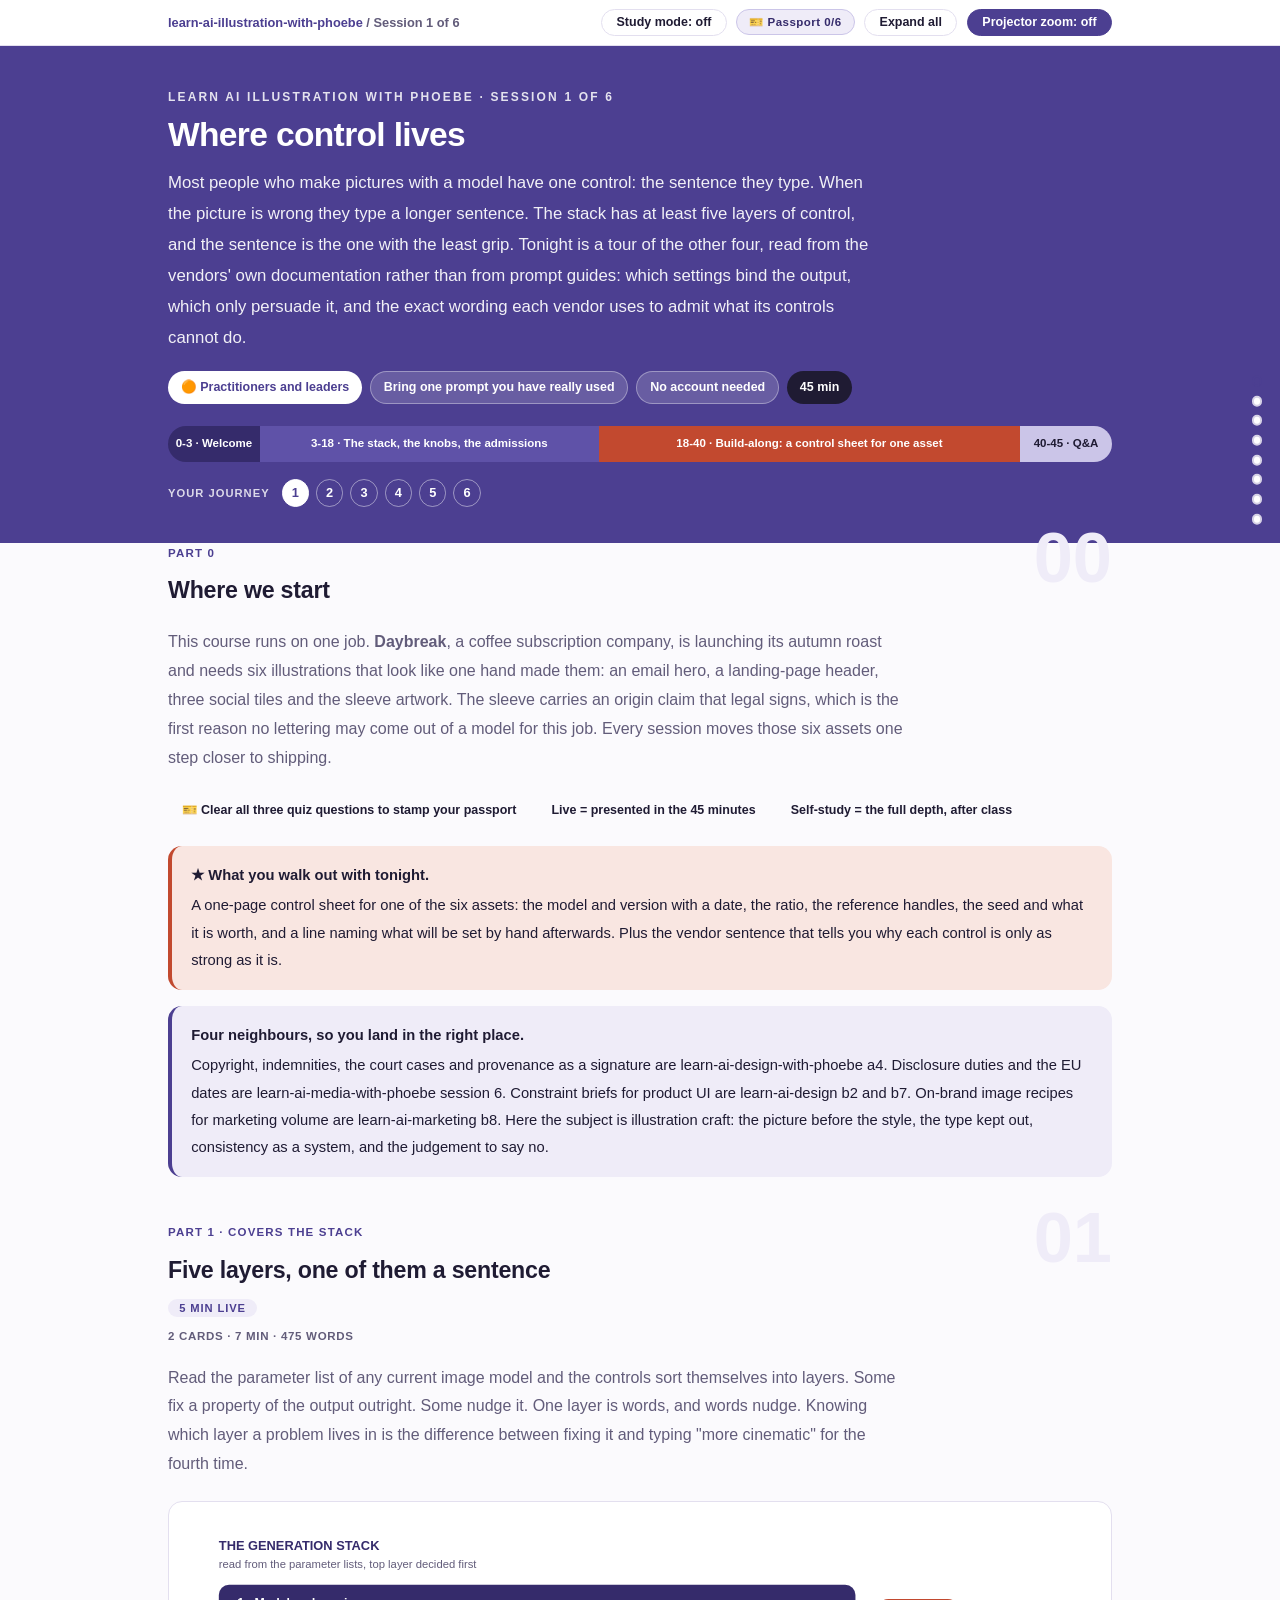
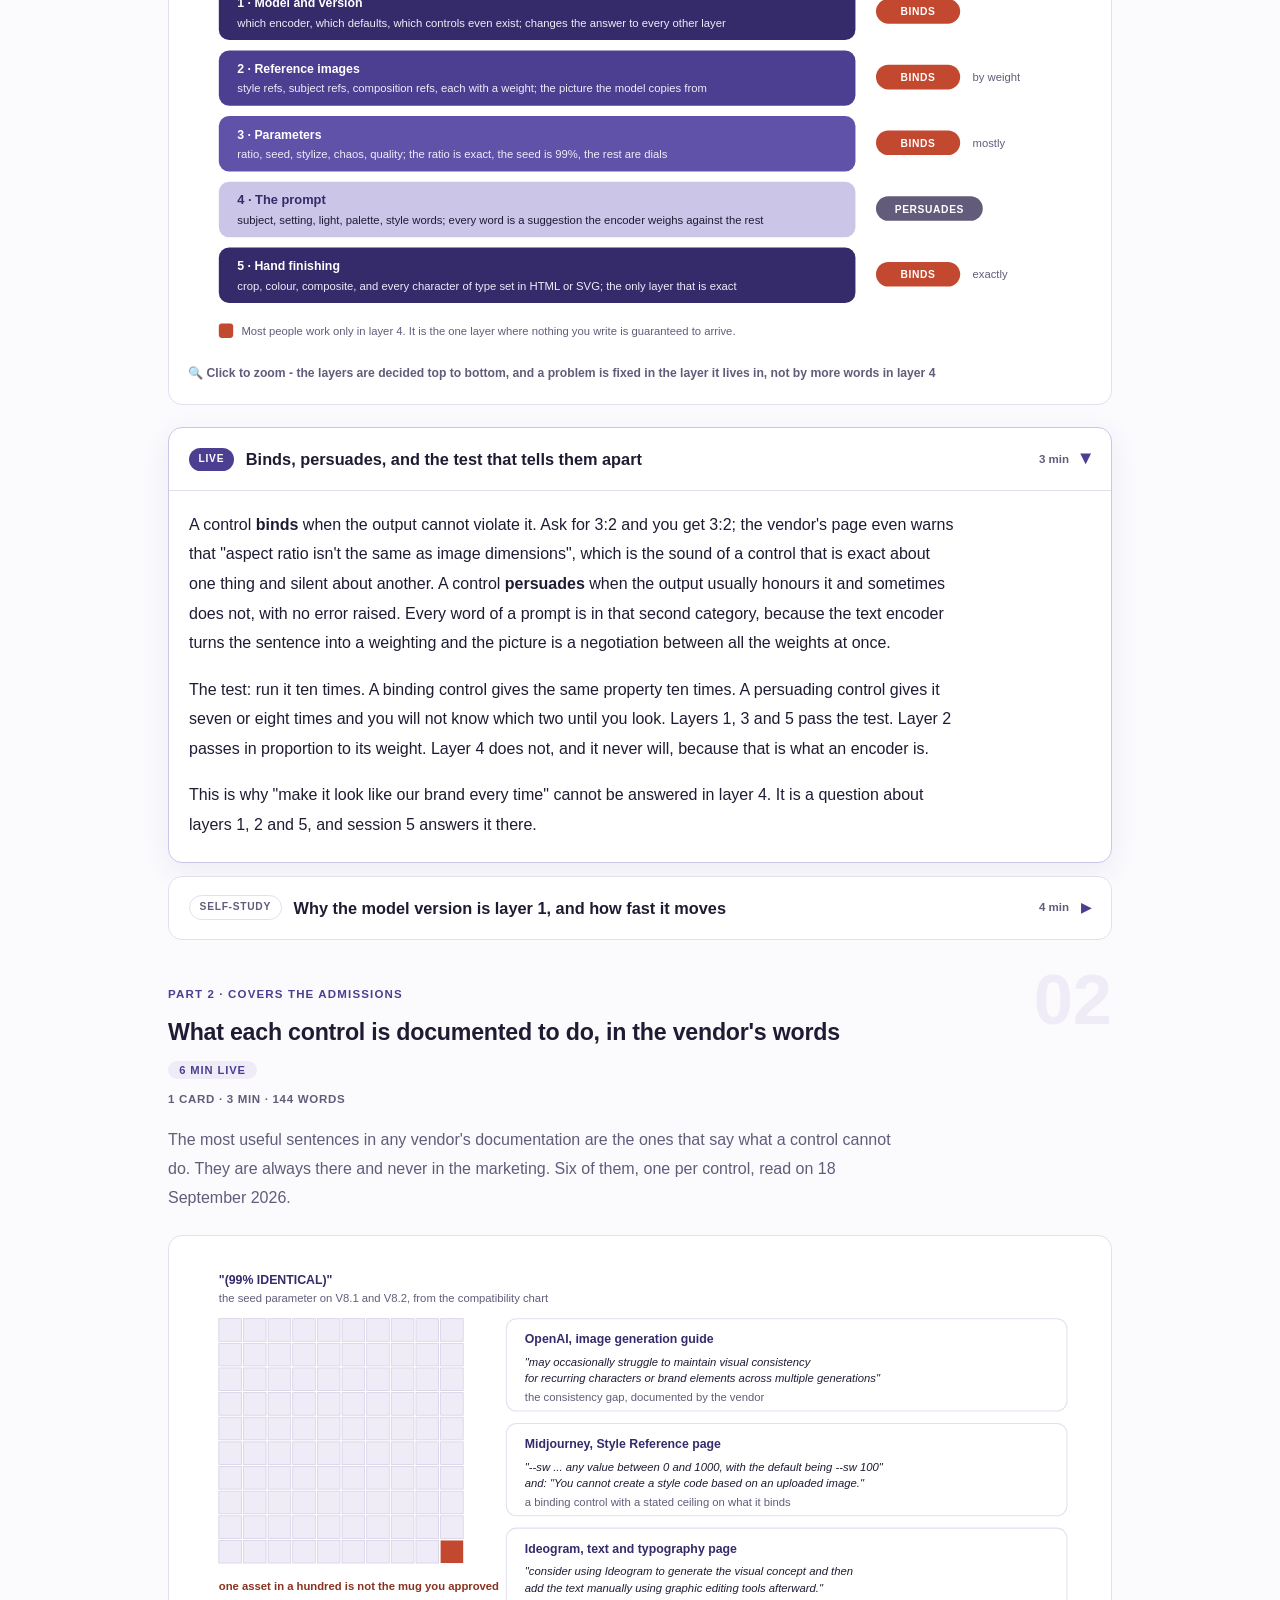
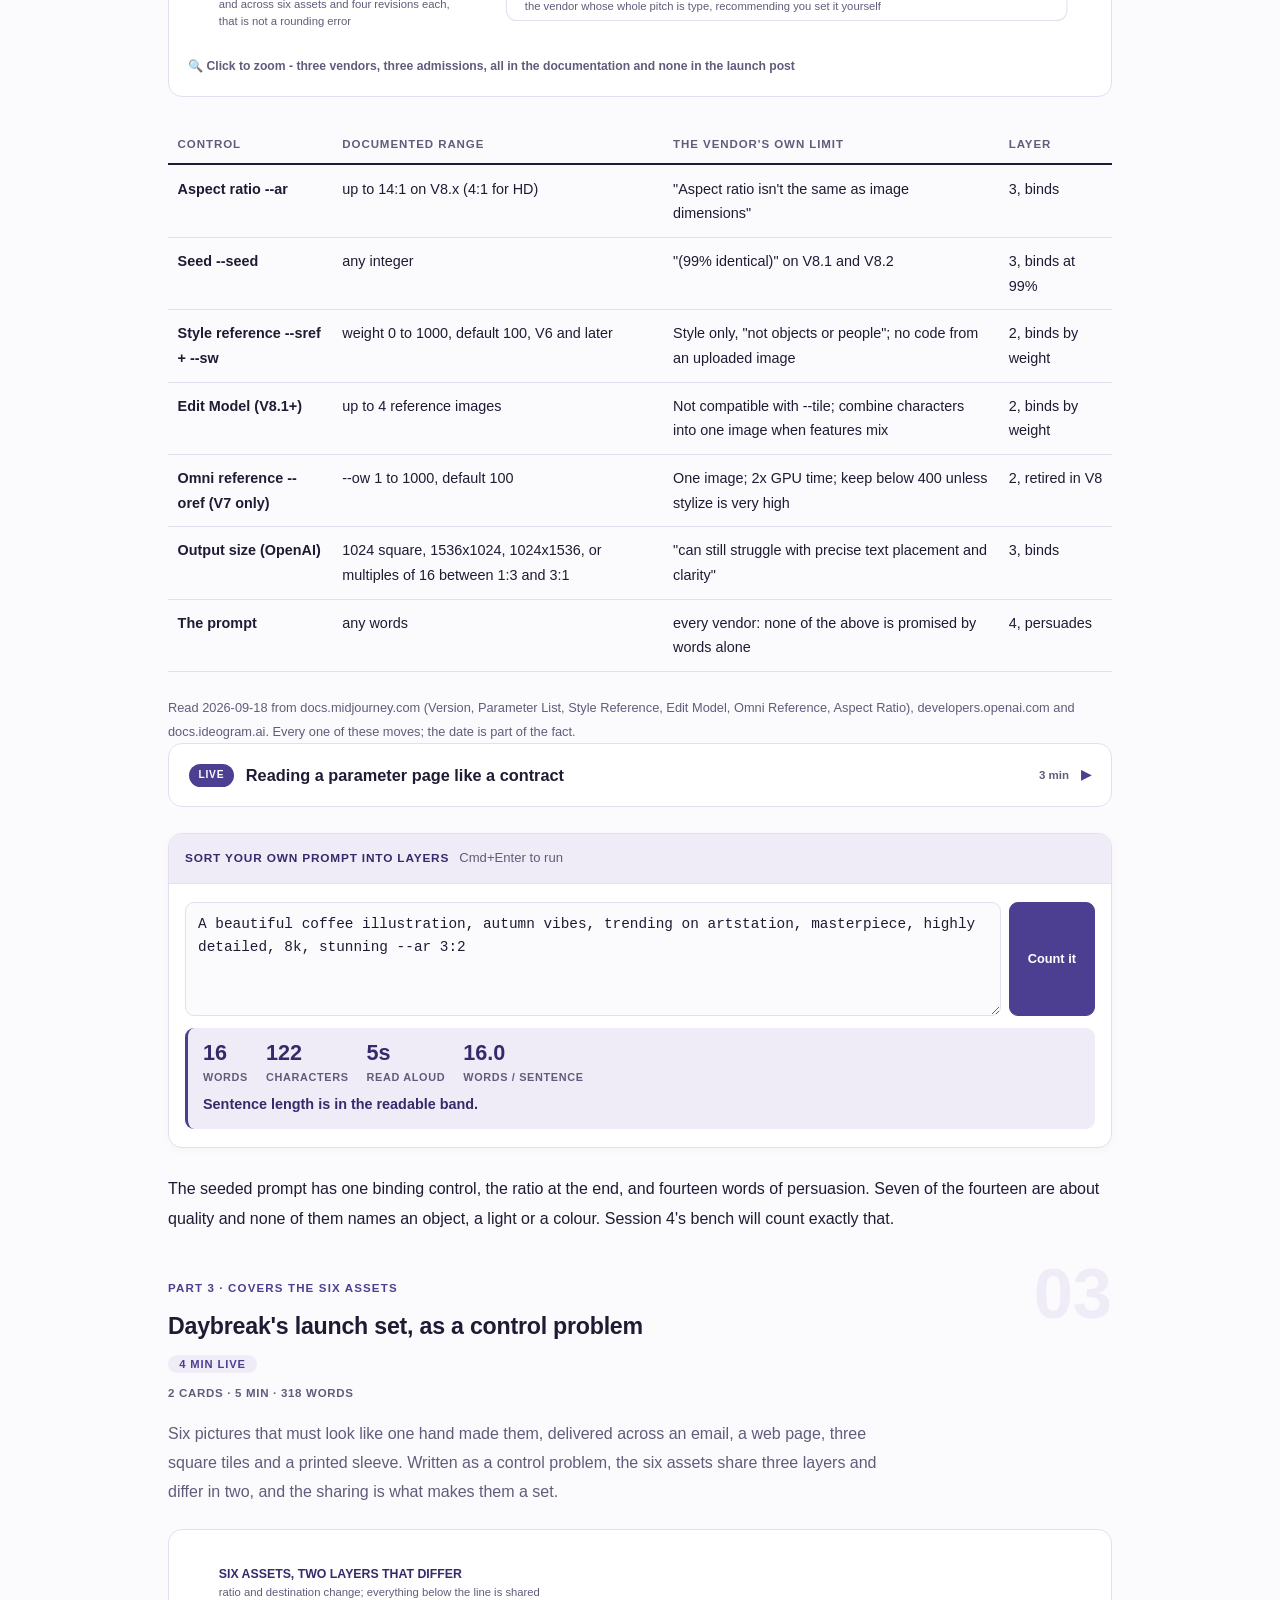
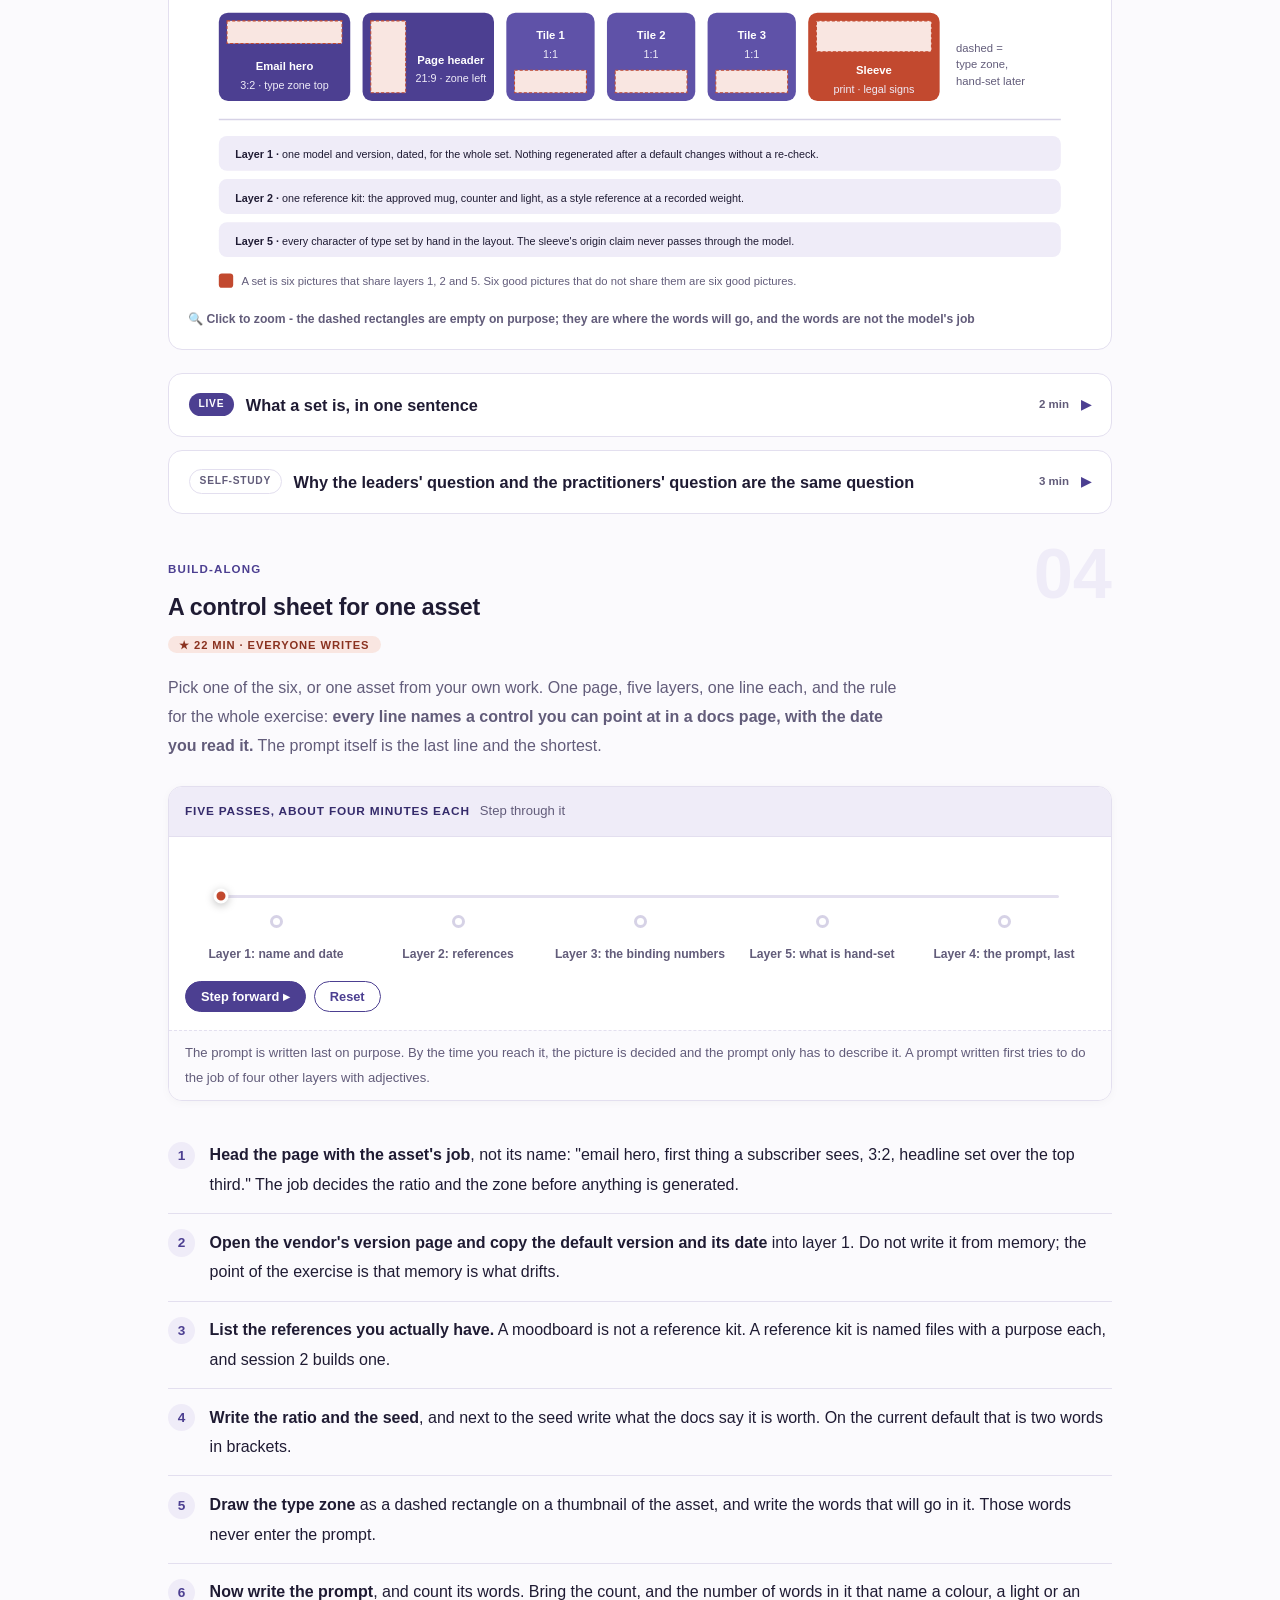
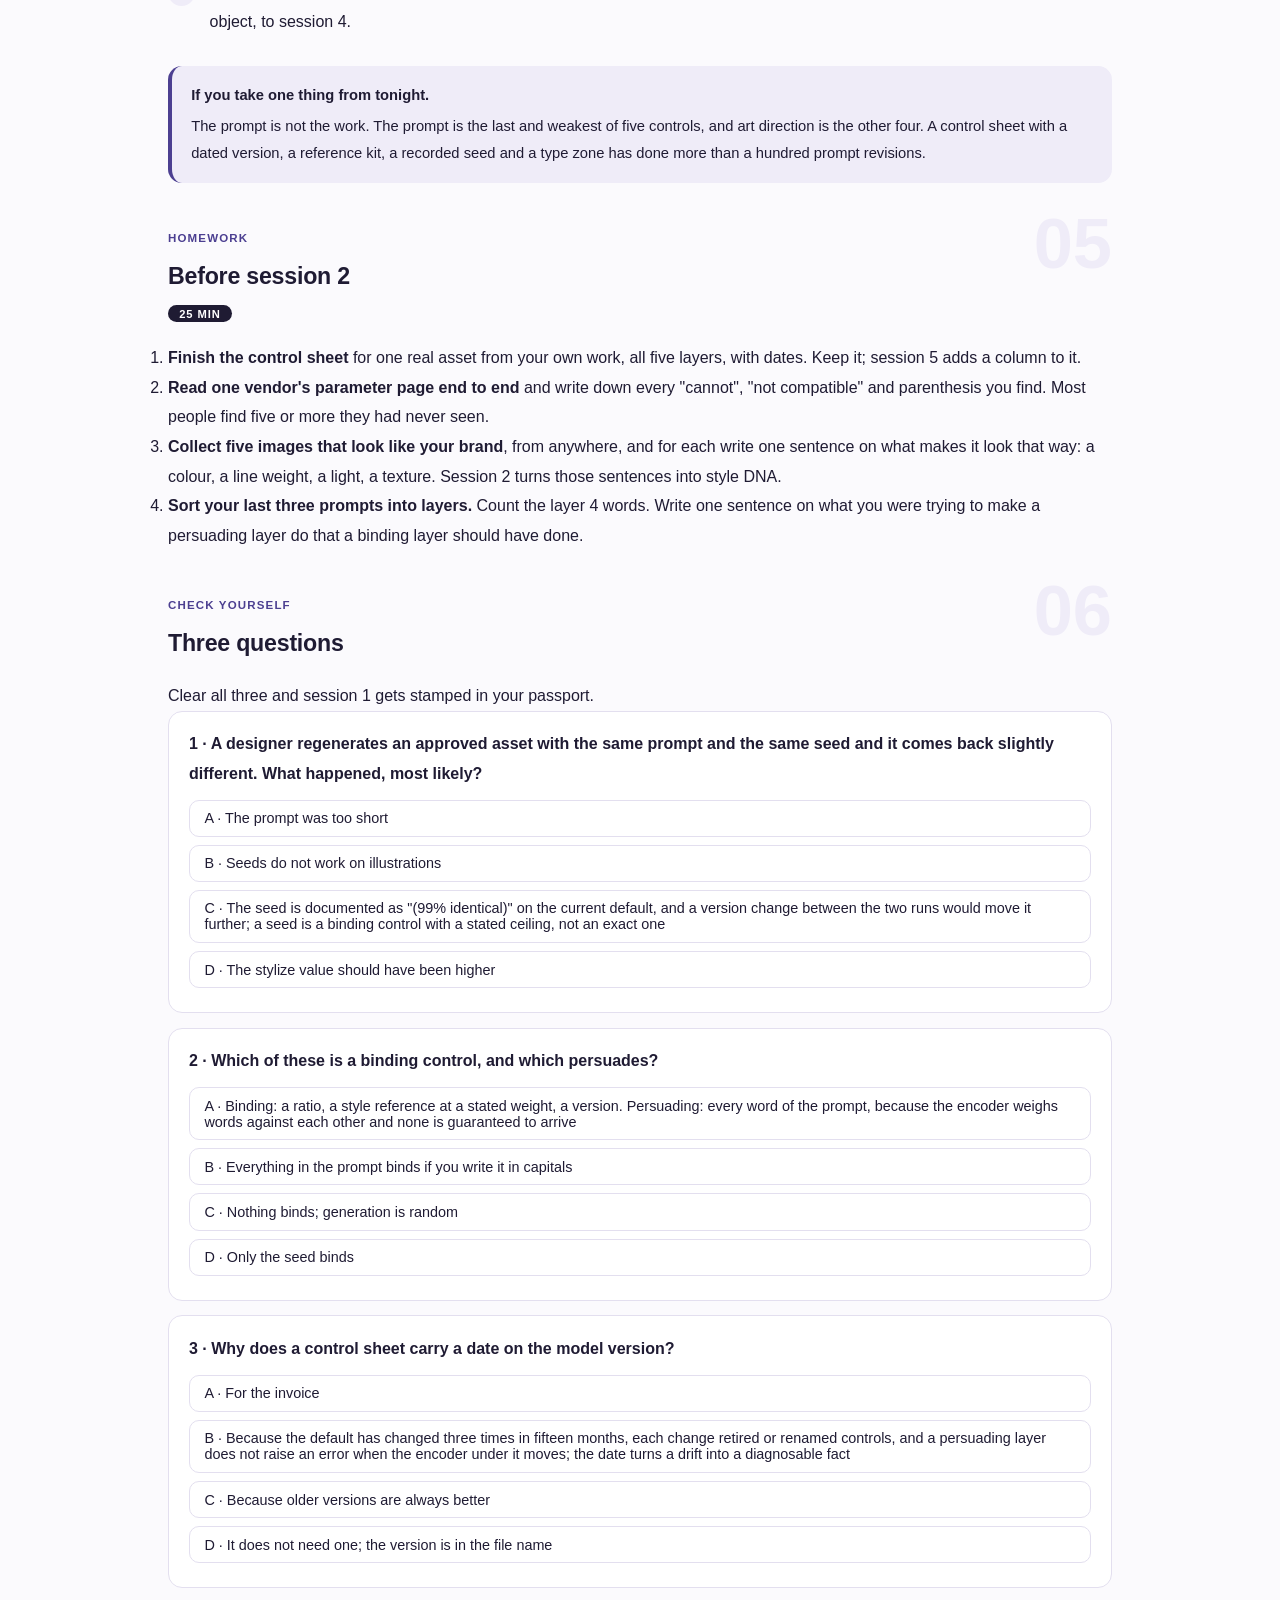
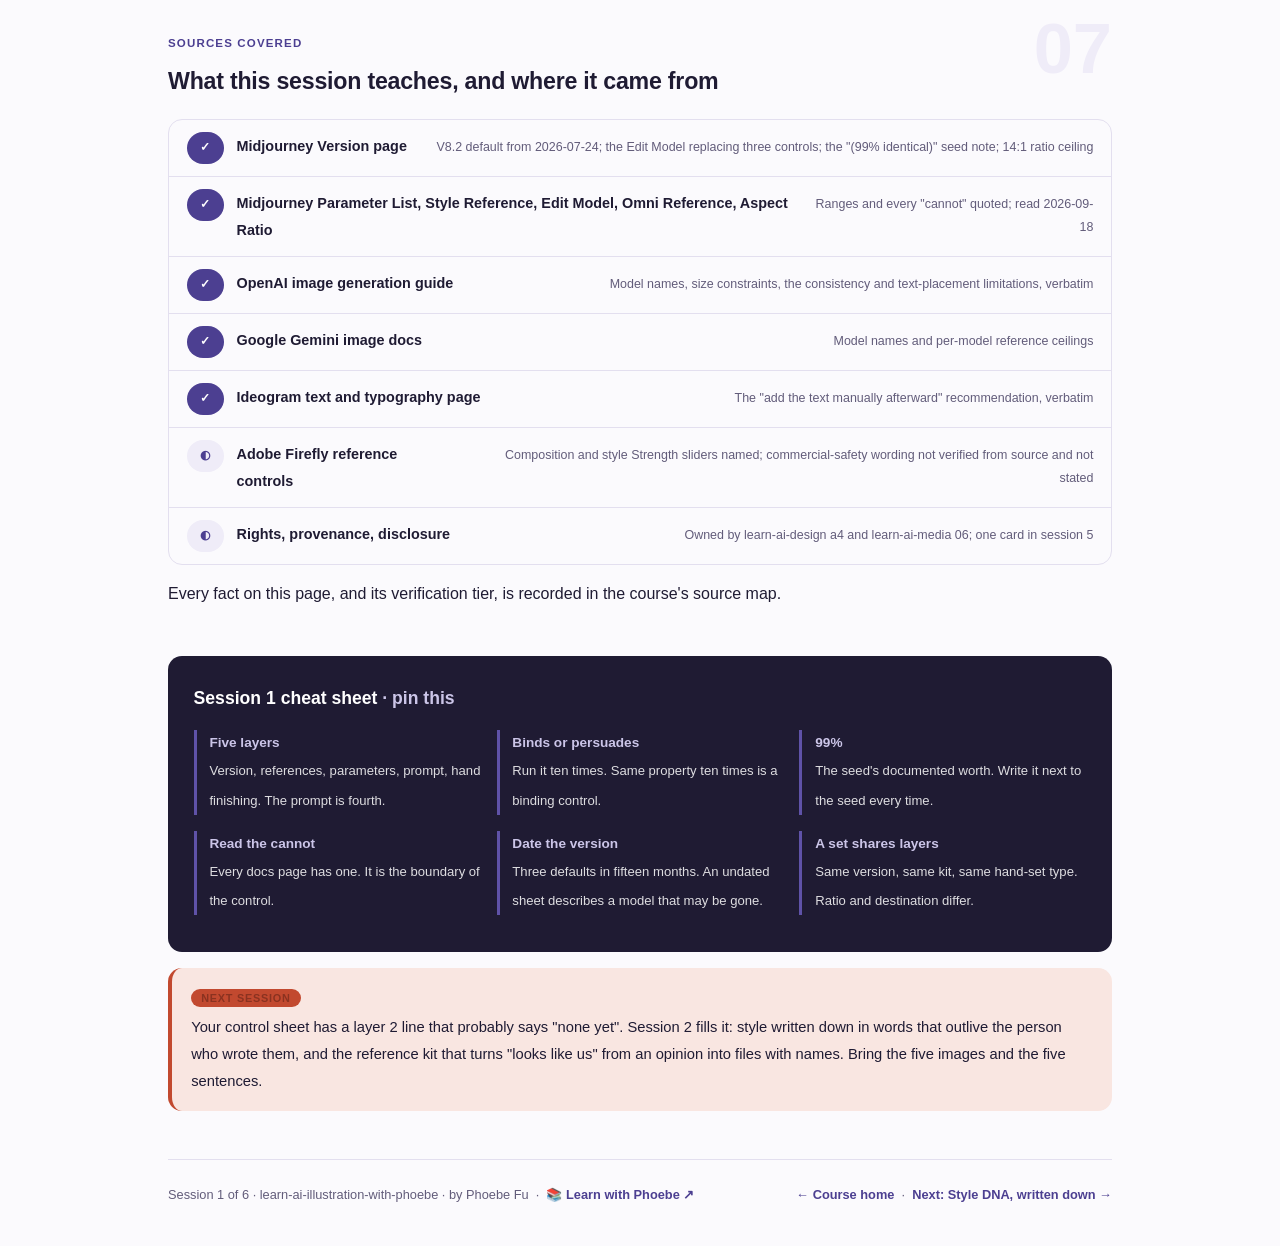
==== commit dab8f1c8: "Session pages: remove the internal source-map path A session page is a page a learner reads, so a bu" ====
--- a/courses/01-where-control-lives.html
+++ b/courses/01-where-control-lives.html
@@ -427,7 +427,7 @@
       <div class="covered-row"><span class="status pill light">◐</span><span class="name">Adobe Firefly reference controls</span><span class="note">Composition and style Strength sliders named; commercial-safety wording not verified from source and not stated</span></div>
       <div class="covered-row"><span class="status pill light">◐</span><span class="name">Rights, provenance, disclosure</span><span class="note">Owned by learn-ai-design a4 and learn-ai-media 06; one card in session 5</span></div>
     </div>
-    <p class="mono" style="margin-top:14px">Full source map with verification tiers: <span class="mono">materials/official-course-map.md</span>.</p>
+    <p class="mono" style="margin-top:14px">Every fact on this page, and its verification tier, is recorded in the course's source map.</p>
   </section>
 
   <section class="cheat" id="cheatsheet">
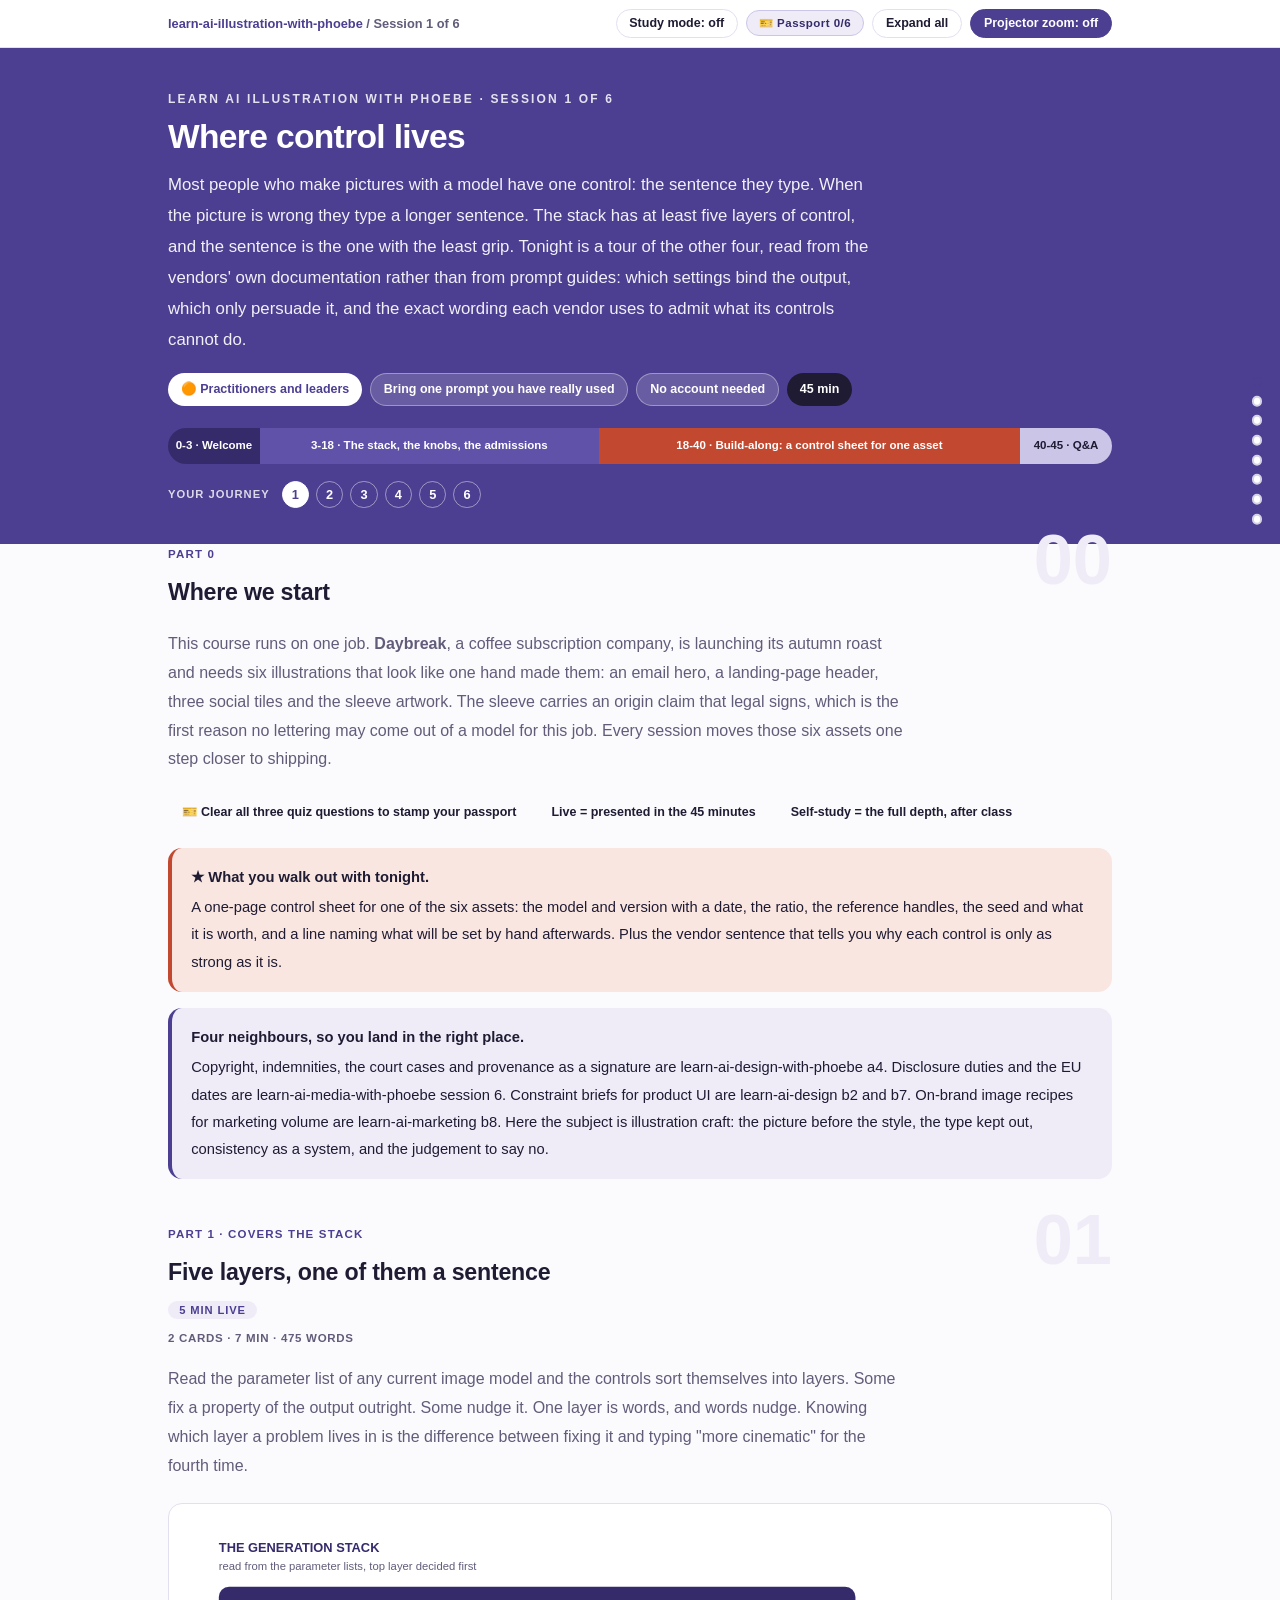
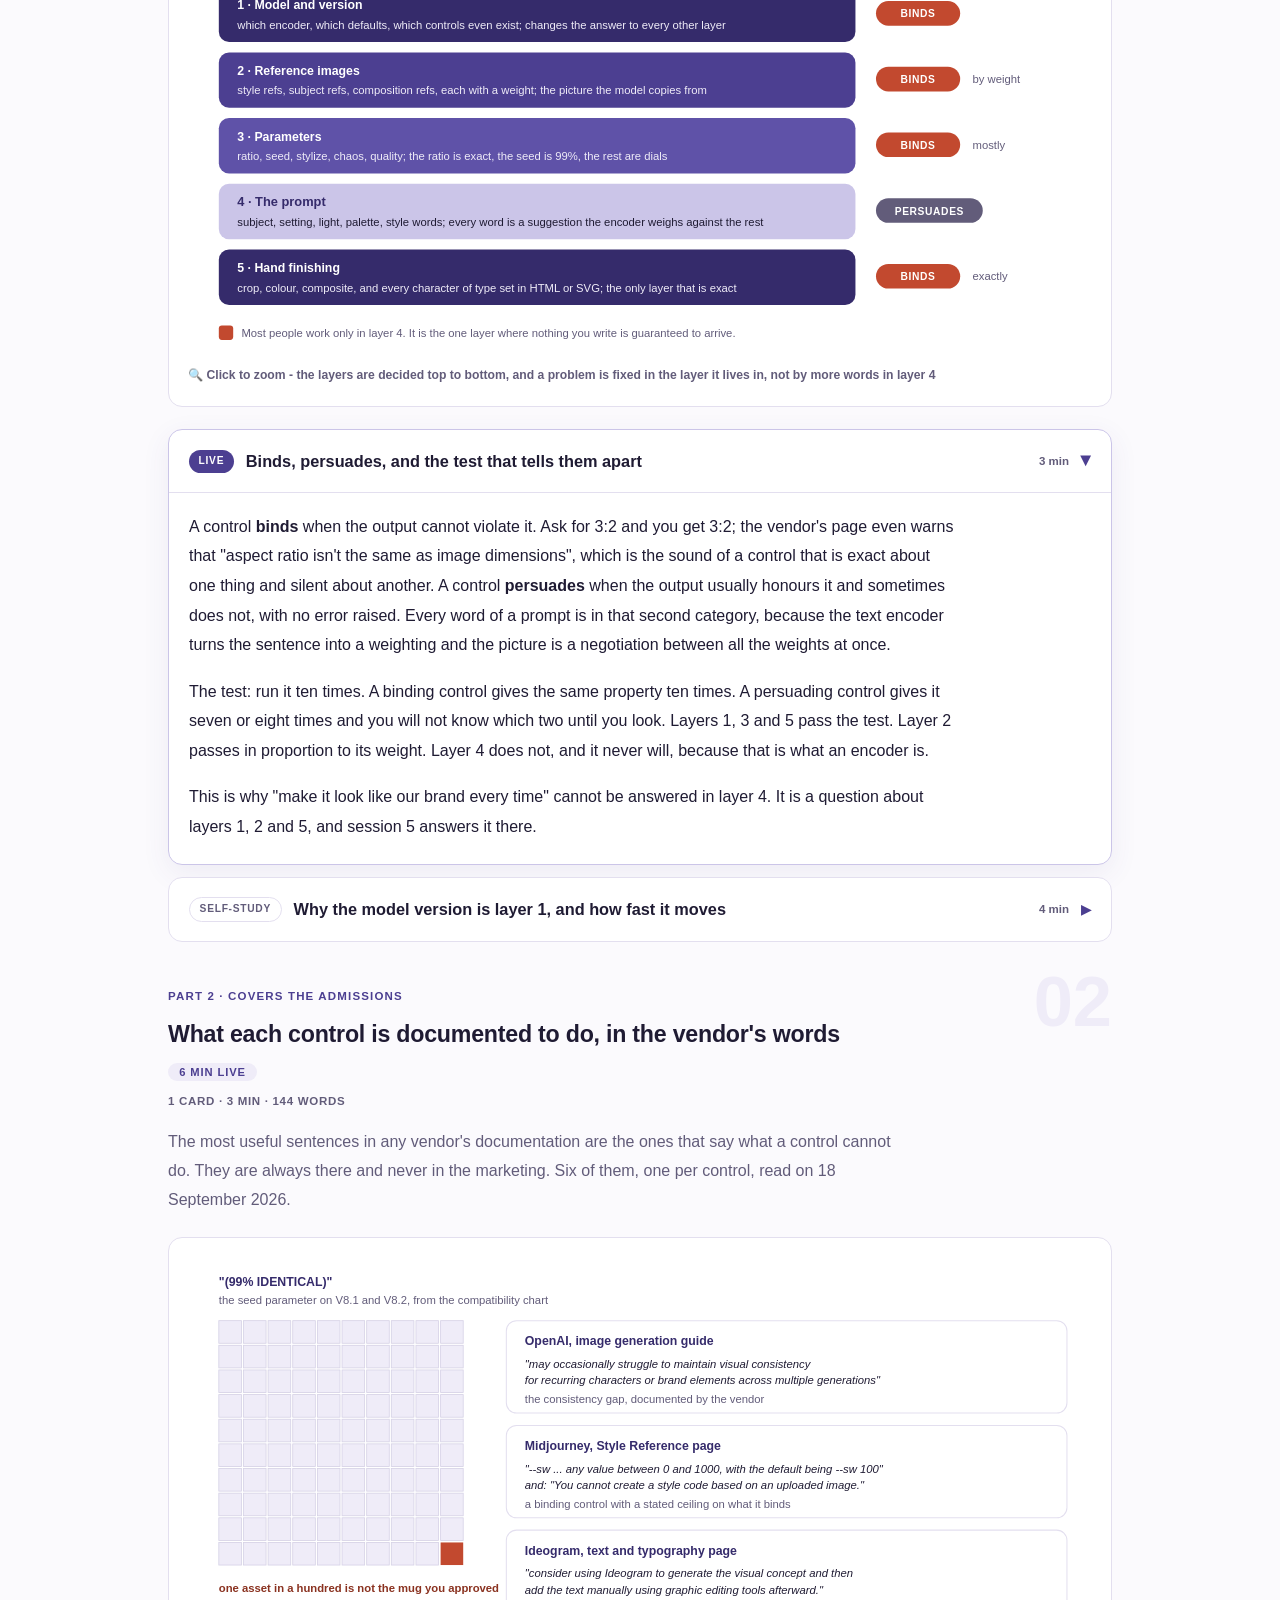
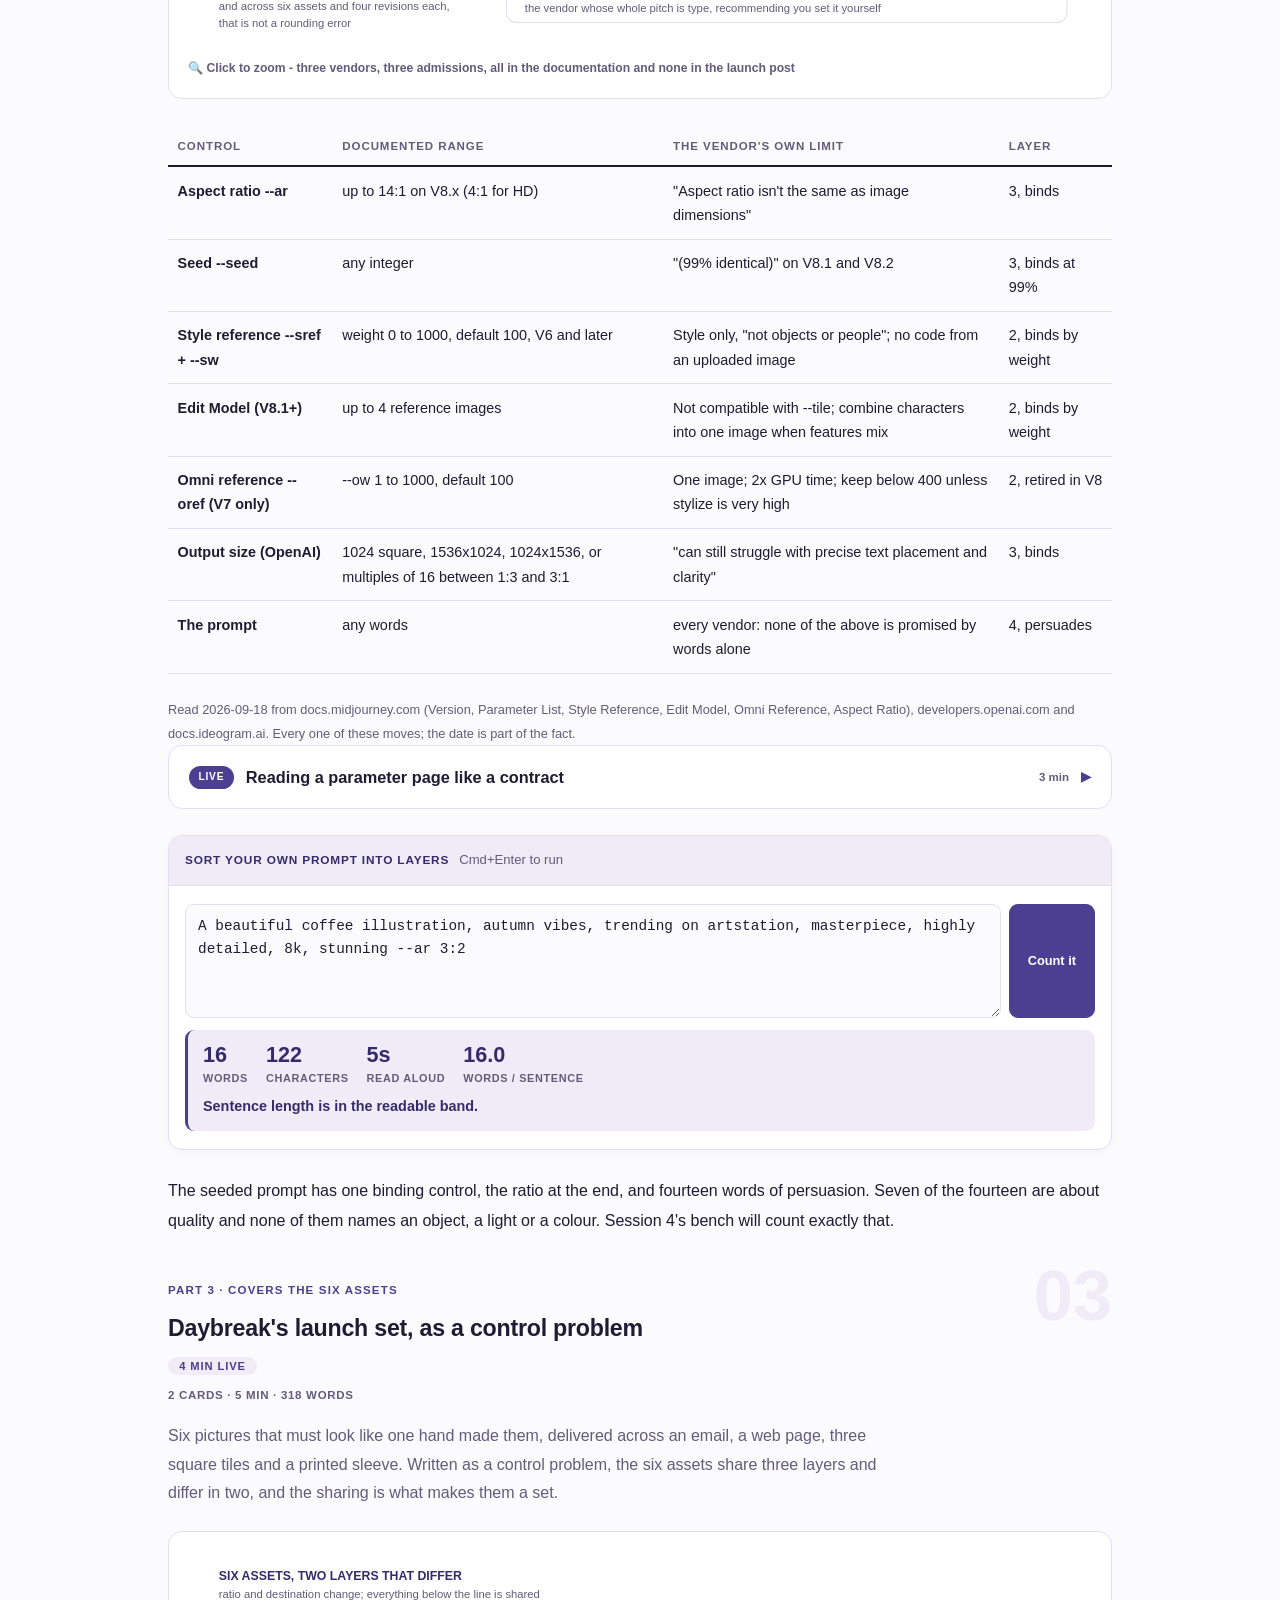
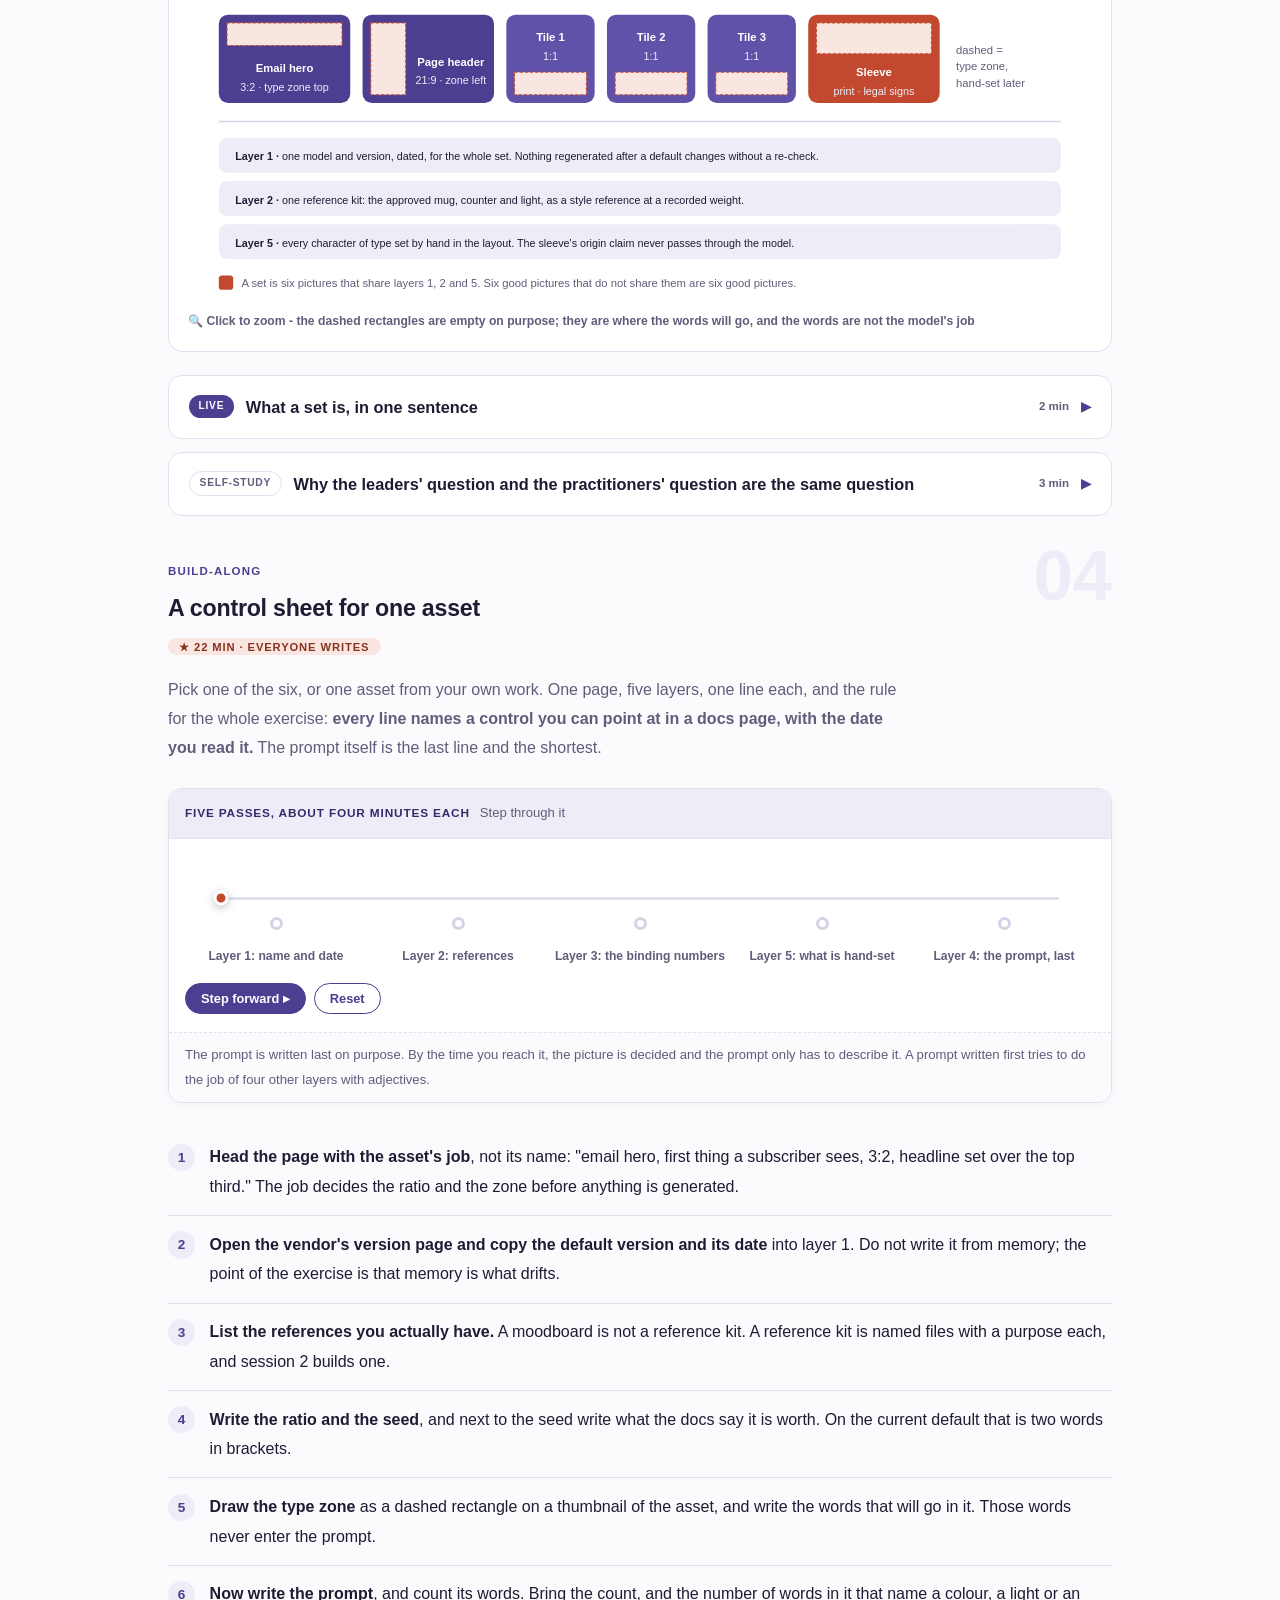
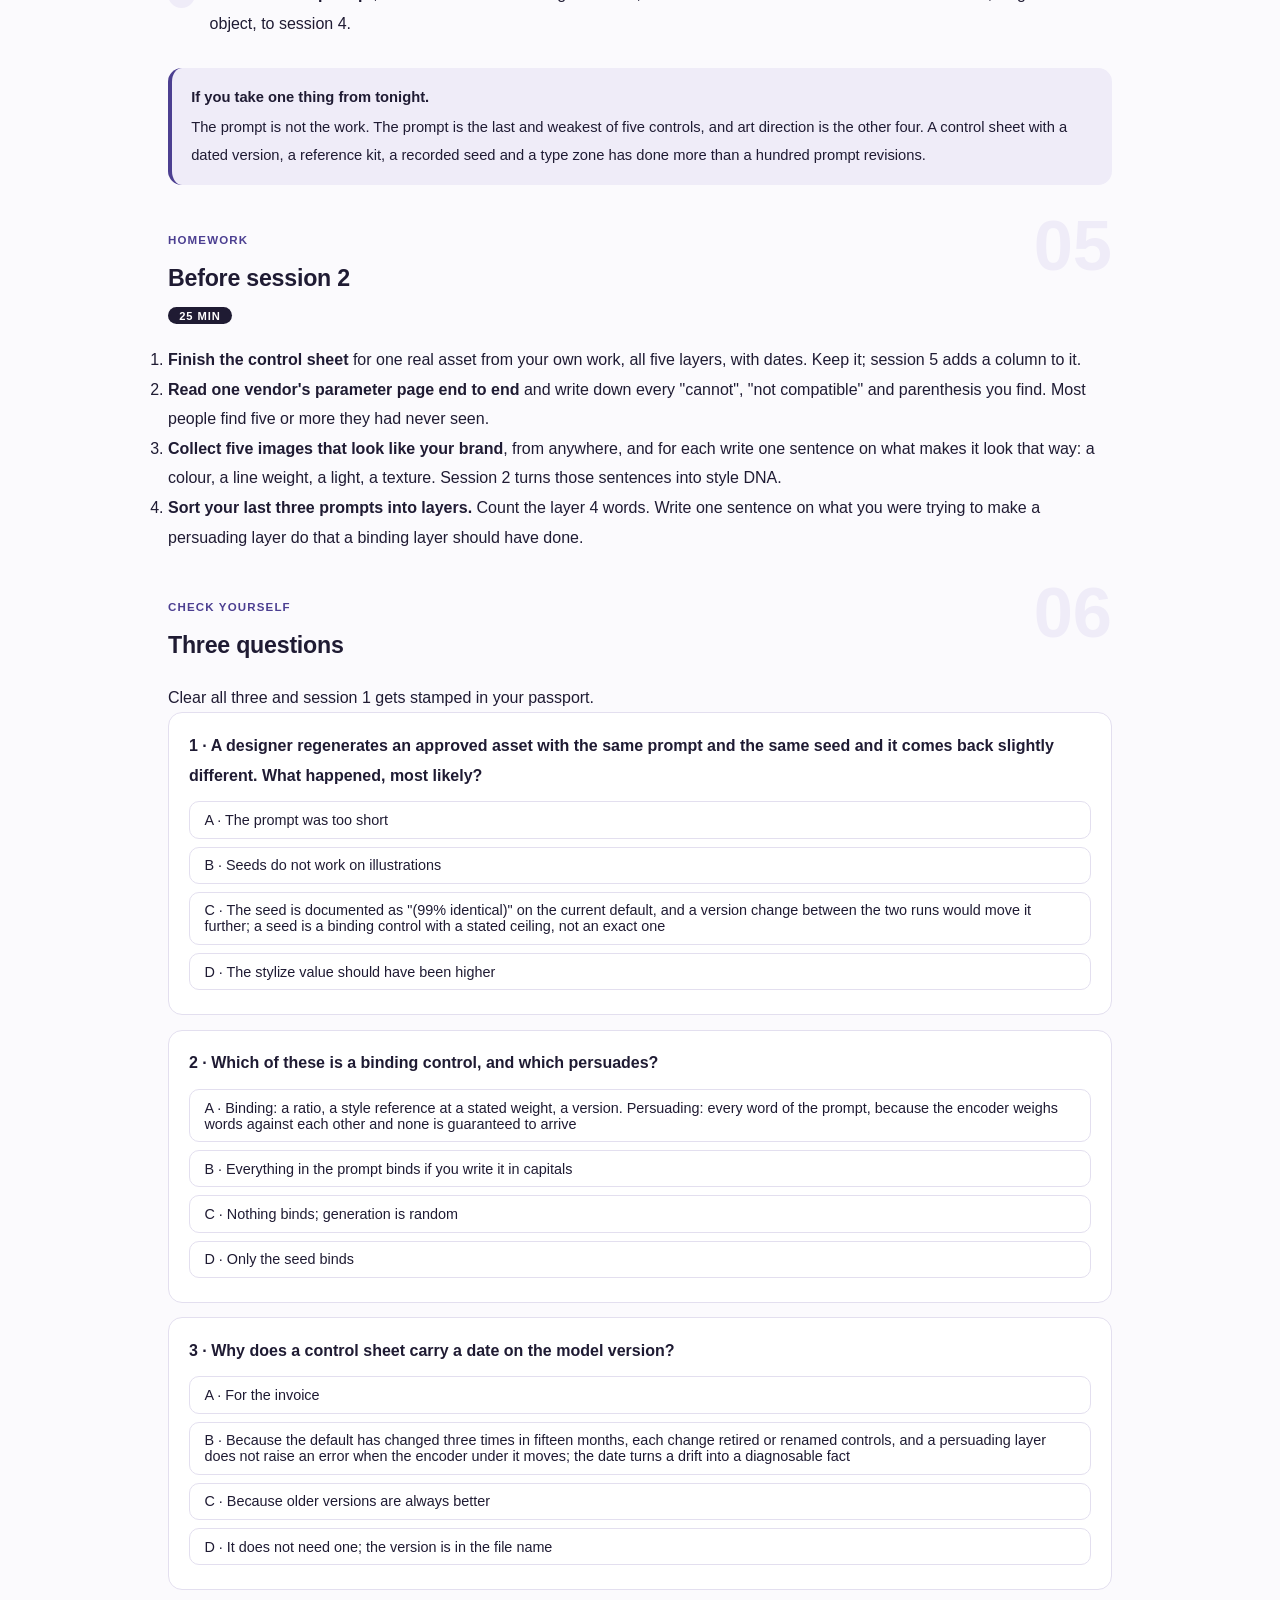
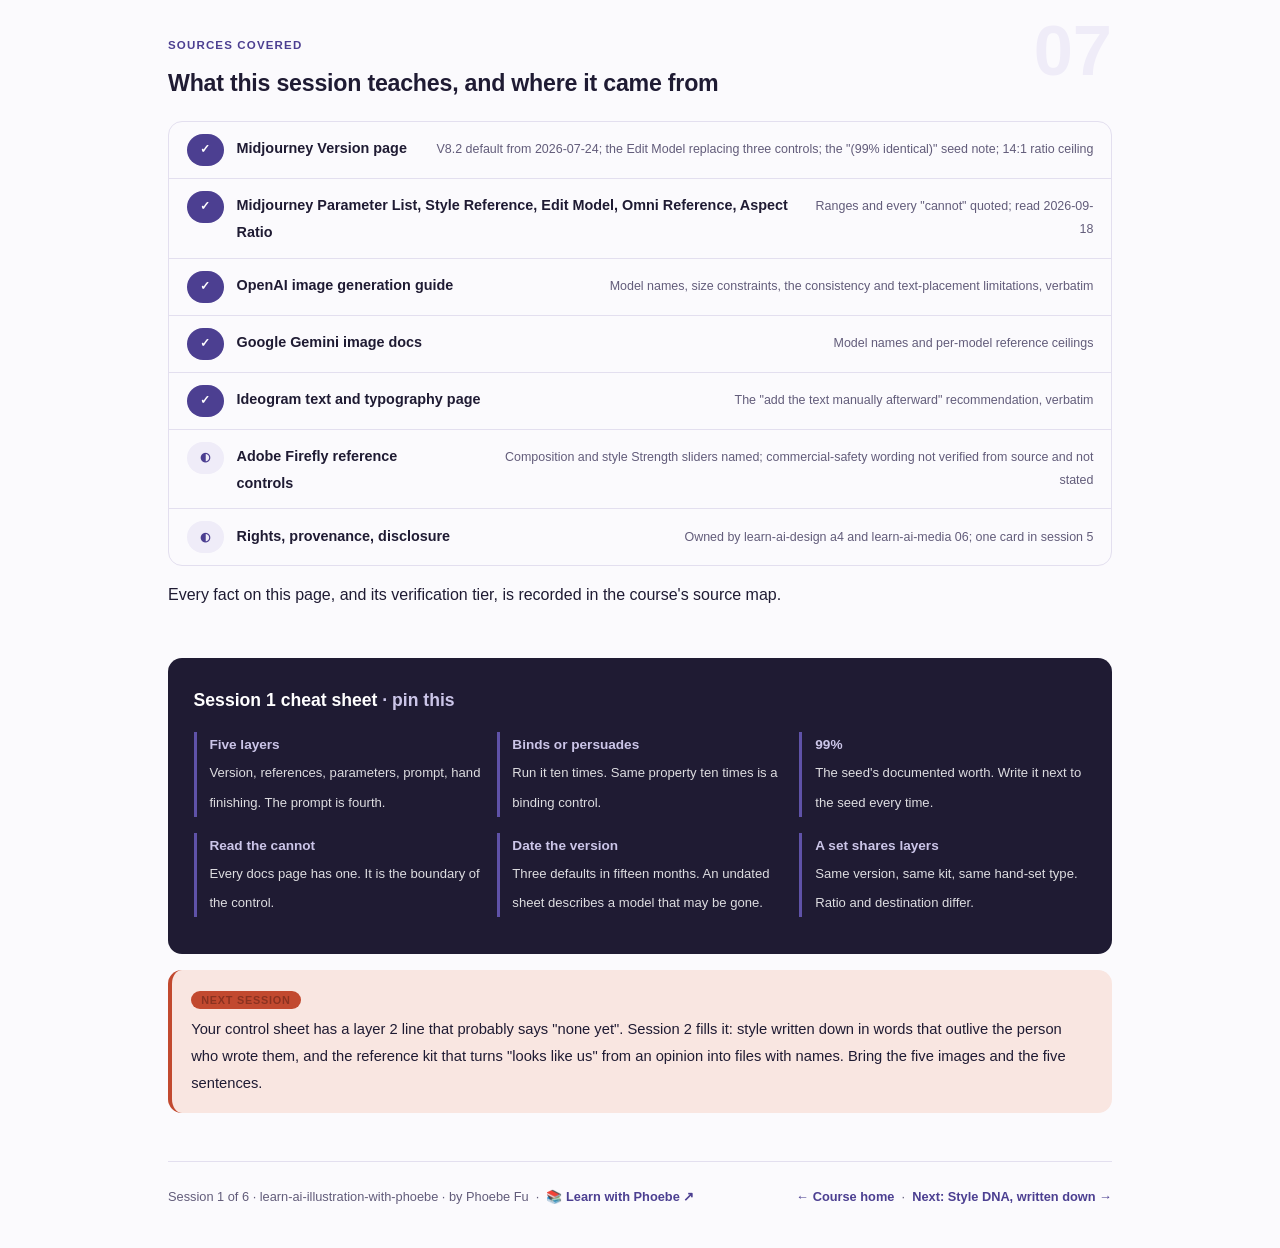
==== commit ac7d9b3d: "Layout: code boxes stack under step text; toolbar is one row Shared-template defect, live estate-wid" ====
--- a/courses/01-where-control-lives.html
+++ b/courses/01-where-control-lives.html
@@ -19,7 +19,7 @@
 <meta name="twitter:image" content="https://phoebefu6.github.io/learn-ai-illustration-with-phoebe/assets/og-cover.png">
 <!-- social:end -->
 <title>Session 1 · Where control lives - learn AI illustration with phoebe</title>
-<link rel="stylesheet" href="../assets/style.css?v=1">
+<link rel="stylesheet" href="../assets/style.css?v=3">
 </head>
 <body>
 
--- a/assets/style.css
+++ b/assets/style.css
@@ -114,8 +114,9 @@
   border-bottom: 1px solid var(--hairline);
   padding: .55rem 0;
 }
-.toolbar .wrap { display: flex; align-items: center; gap: .6rem; }
-.toolbar .crumb { font-size: .8rem; color: var(--muted); font-weight: 600; margin-right: auto; }
+.toolbar .wrap { display: flex; align-items: center; gap: .5rem; flex-wrap: nowrap; }
+.toolbar .crumb { font-size: .8rem; color: var(--muted); font-weight: 600; margin-right: auto; min-width: 0; white-space: nowrap; overflow: hidden; text-overflow: ellipsis; }
+.toolbar .btn { white-space: nowrap; flex: none; padding: .38rem .8rem; font-size: .78rem; line-height: 1.2; }
 .toolbar .crumb a { color: var(--indigo); text-decoration: none; }
 .btn {
   border: 1px solid var(--hairline);
@@ -315,11 +316,15 @@
 /* ---------- demo steps ---------- */
 .steps { counter-reset: step; margin: .6rem 0 1rem; }
 .step {
-  display: flex;
-  gap: .9rem;
+  display: grid;
+  grid-template-columns: max-content minmax(0, 1fr);
+  column-gap: .9rem;
+  row-gap: .2rem;
   padding: .85rem 0;
   border-bottom: .5px solid var(--hairline);
 }
+.step > * { grid-column: 2; min-width: 0; }
+.step > .prompt-box { margin: .8rem 0 .4rem; }
 .step:last-child { border-bottom: none; }
 .step::before {
   counter-increment: step;
@@ -823,7 +828,10 @@
   /* 44px tap targets */
   details.card summary { min-height: 44px; }
   .qopt { min-height: 44px; display: flex; align-items: center; padding: .7rem .9rem; }
-  .toolbar .btn, .pagefoot a { min-height: 44px; display: inline-flex; align-items: center; }
+  .toolbar .btn, .pagefoot a { min-height: 44px; display: inline-flex; align-items: center; justify-content: center; }
+  .toolbar .crumb, .toolbar #zoom-toggle { display: none; }
+  .toolbar .btn { flex: 1 1 0; padding: .3rem .4rem; font-size: .72rem; }
+  table.clean { display: block; overflow-x: auto; -webkit-overflow-scrolling: touch; }
 }
 
 @media (max-width: 640px) {
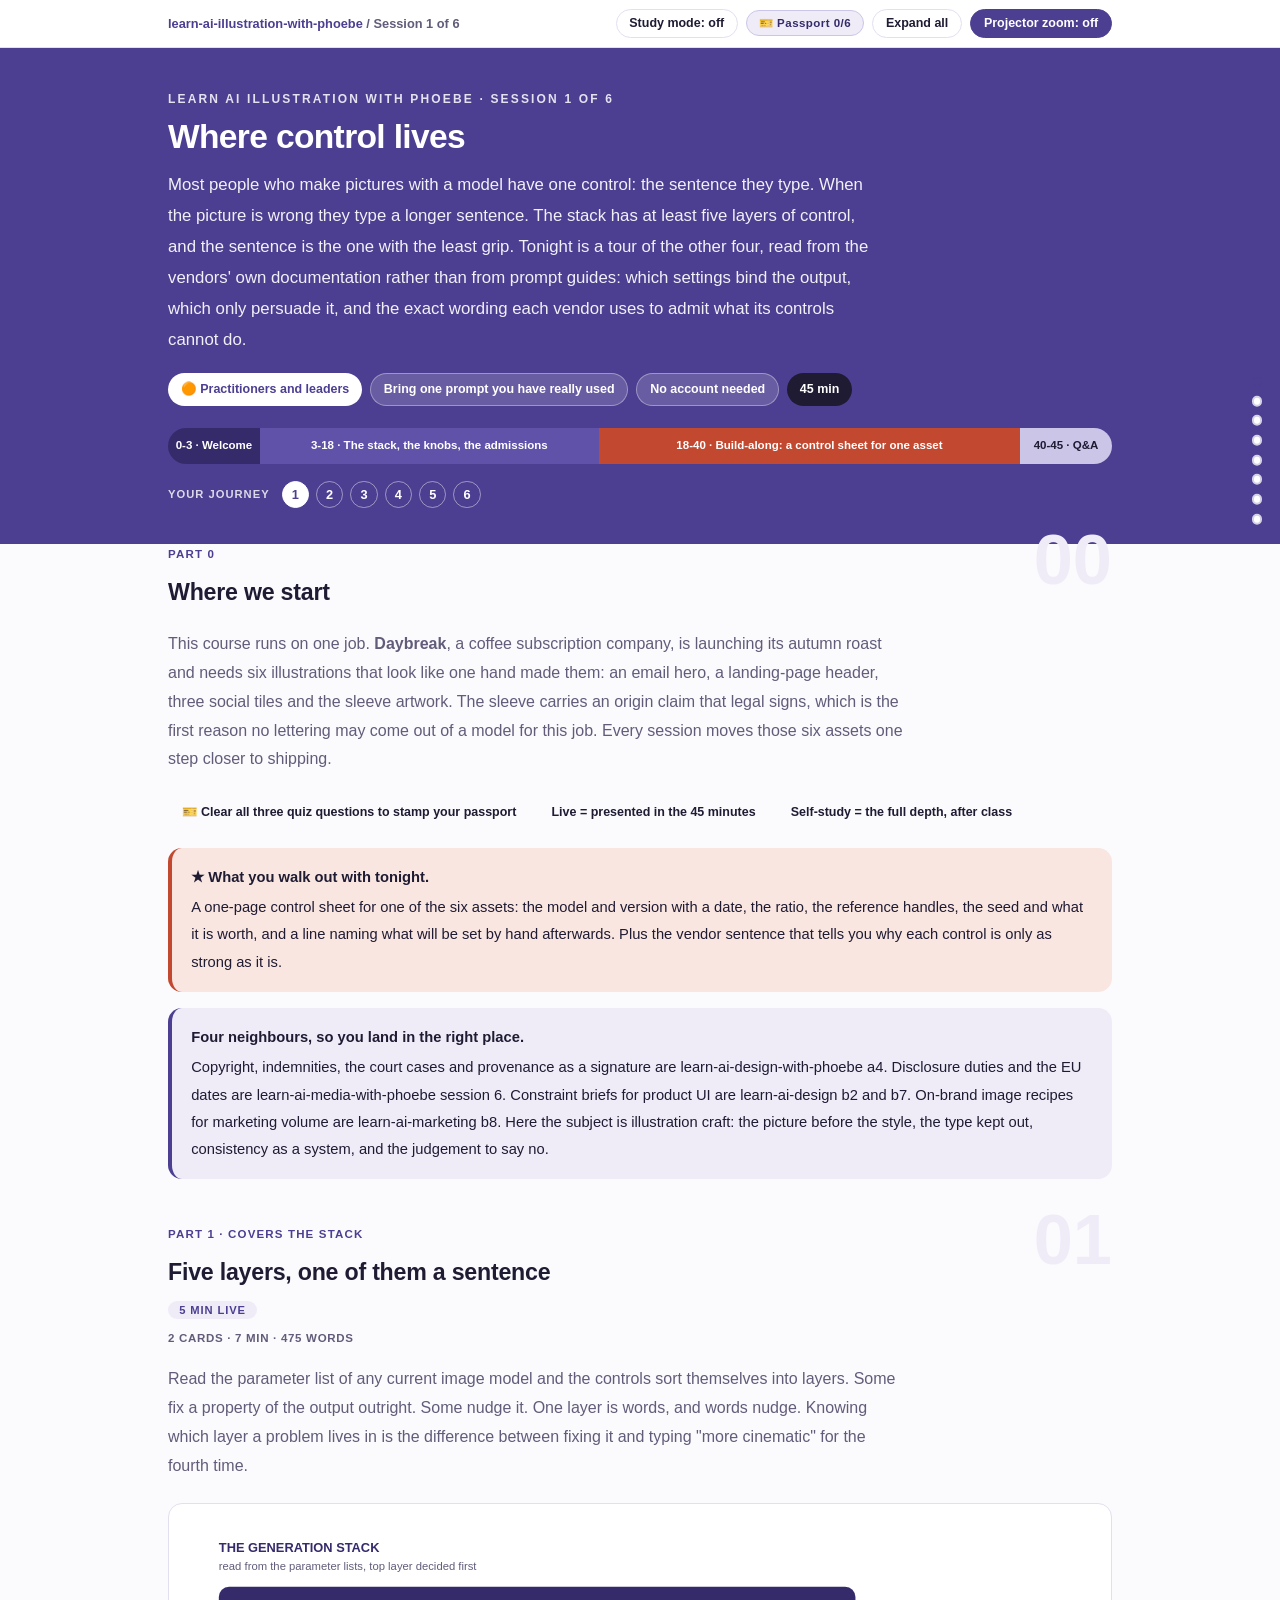
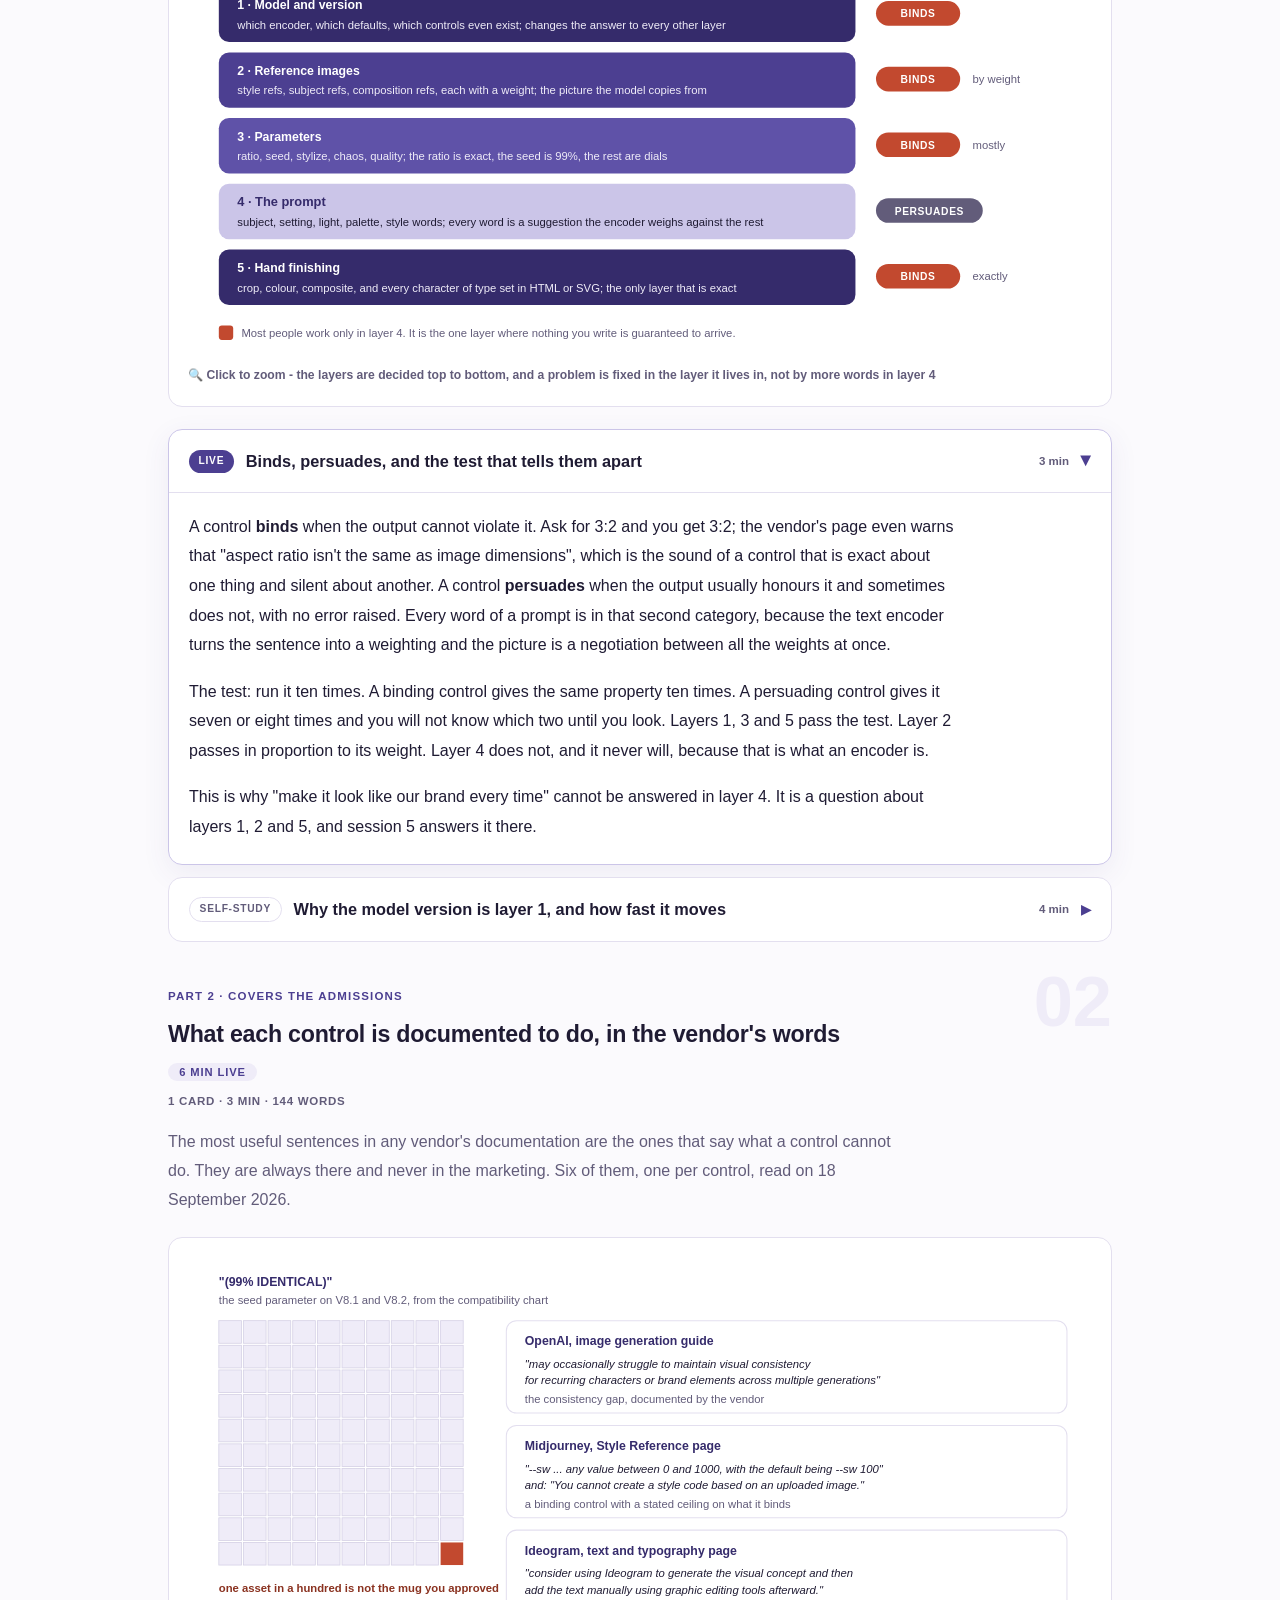
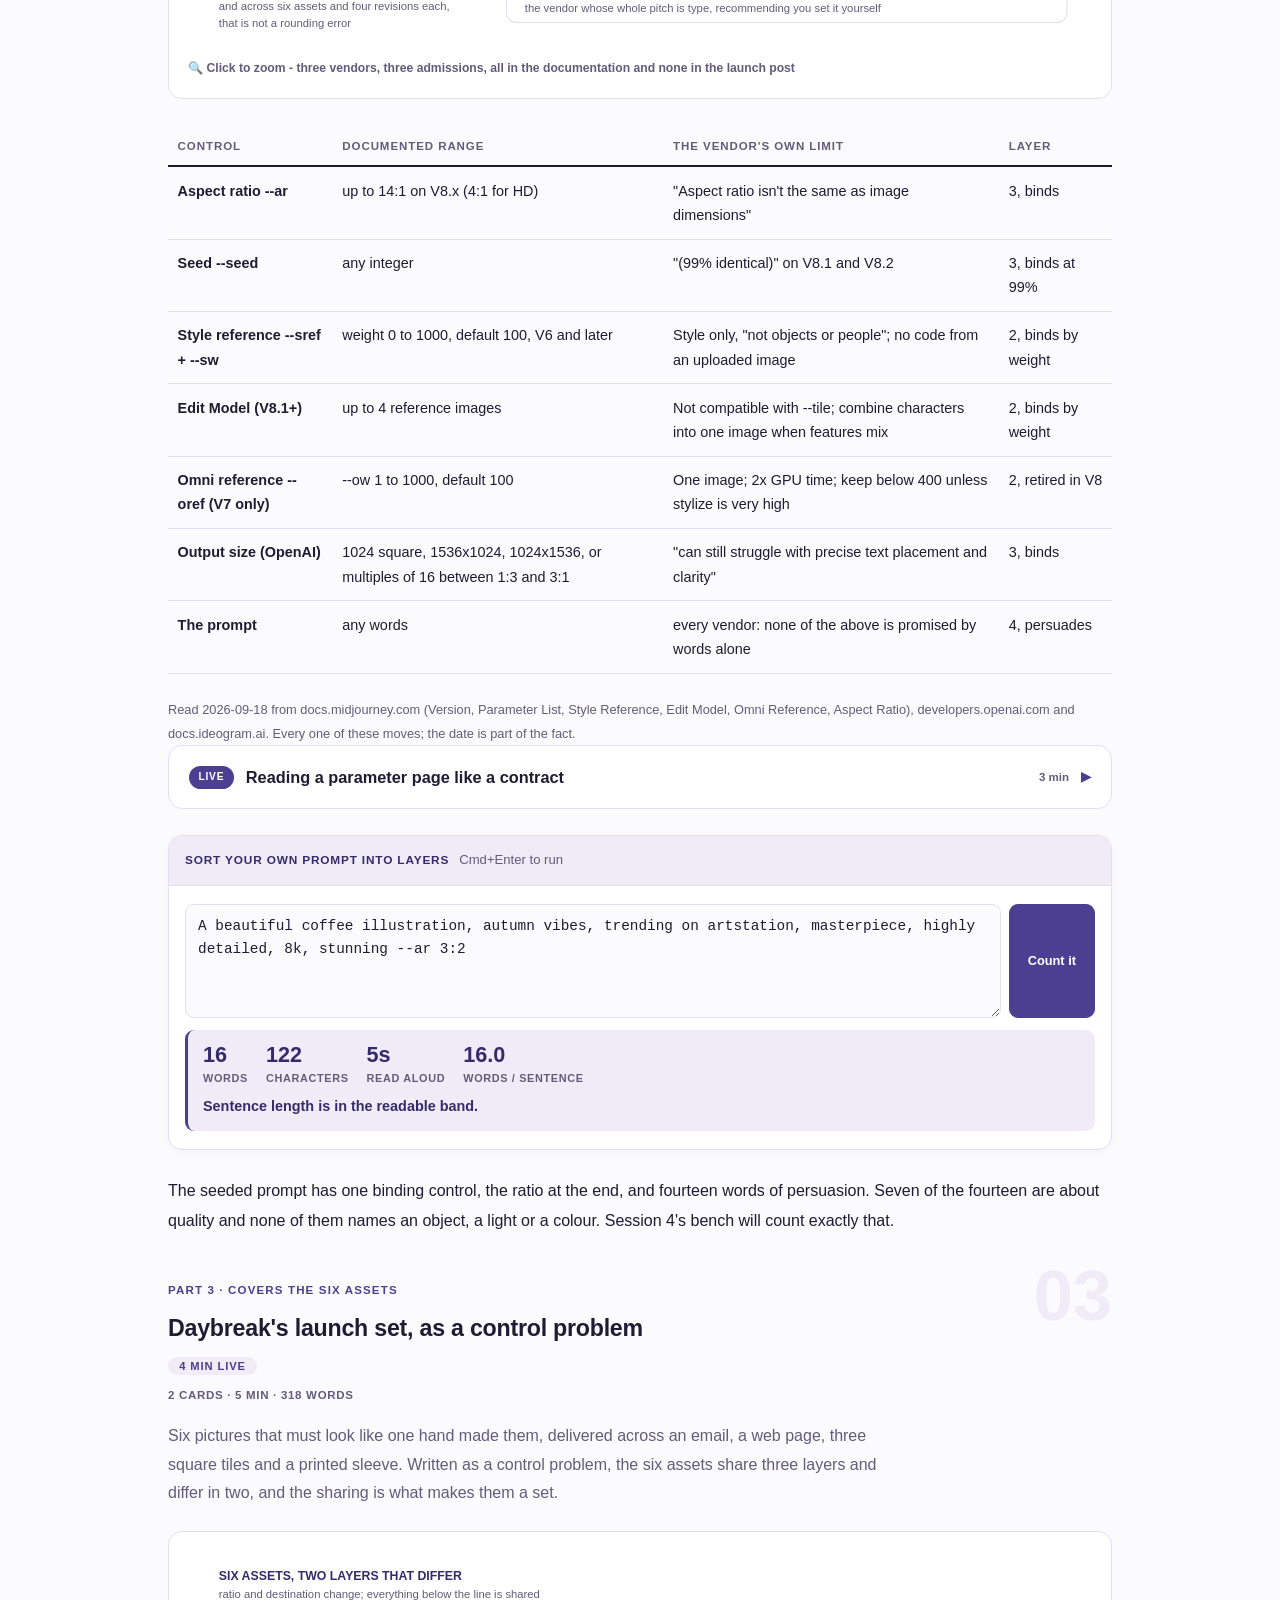
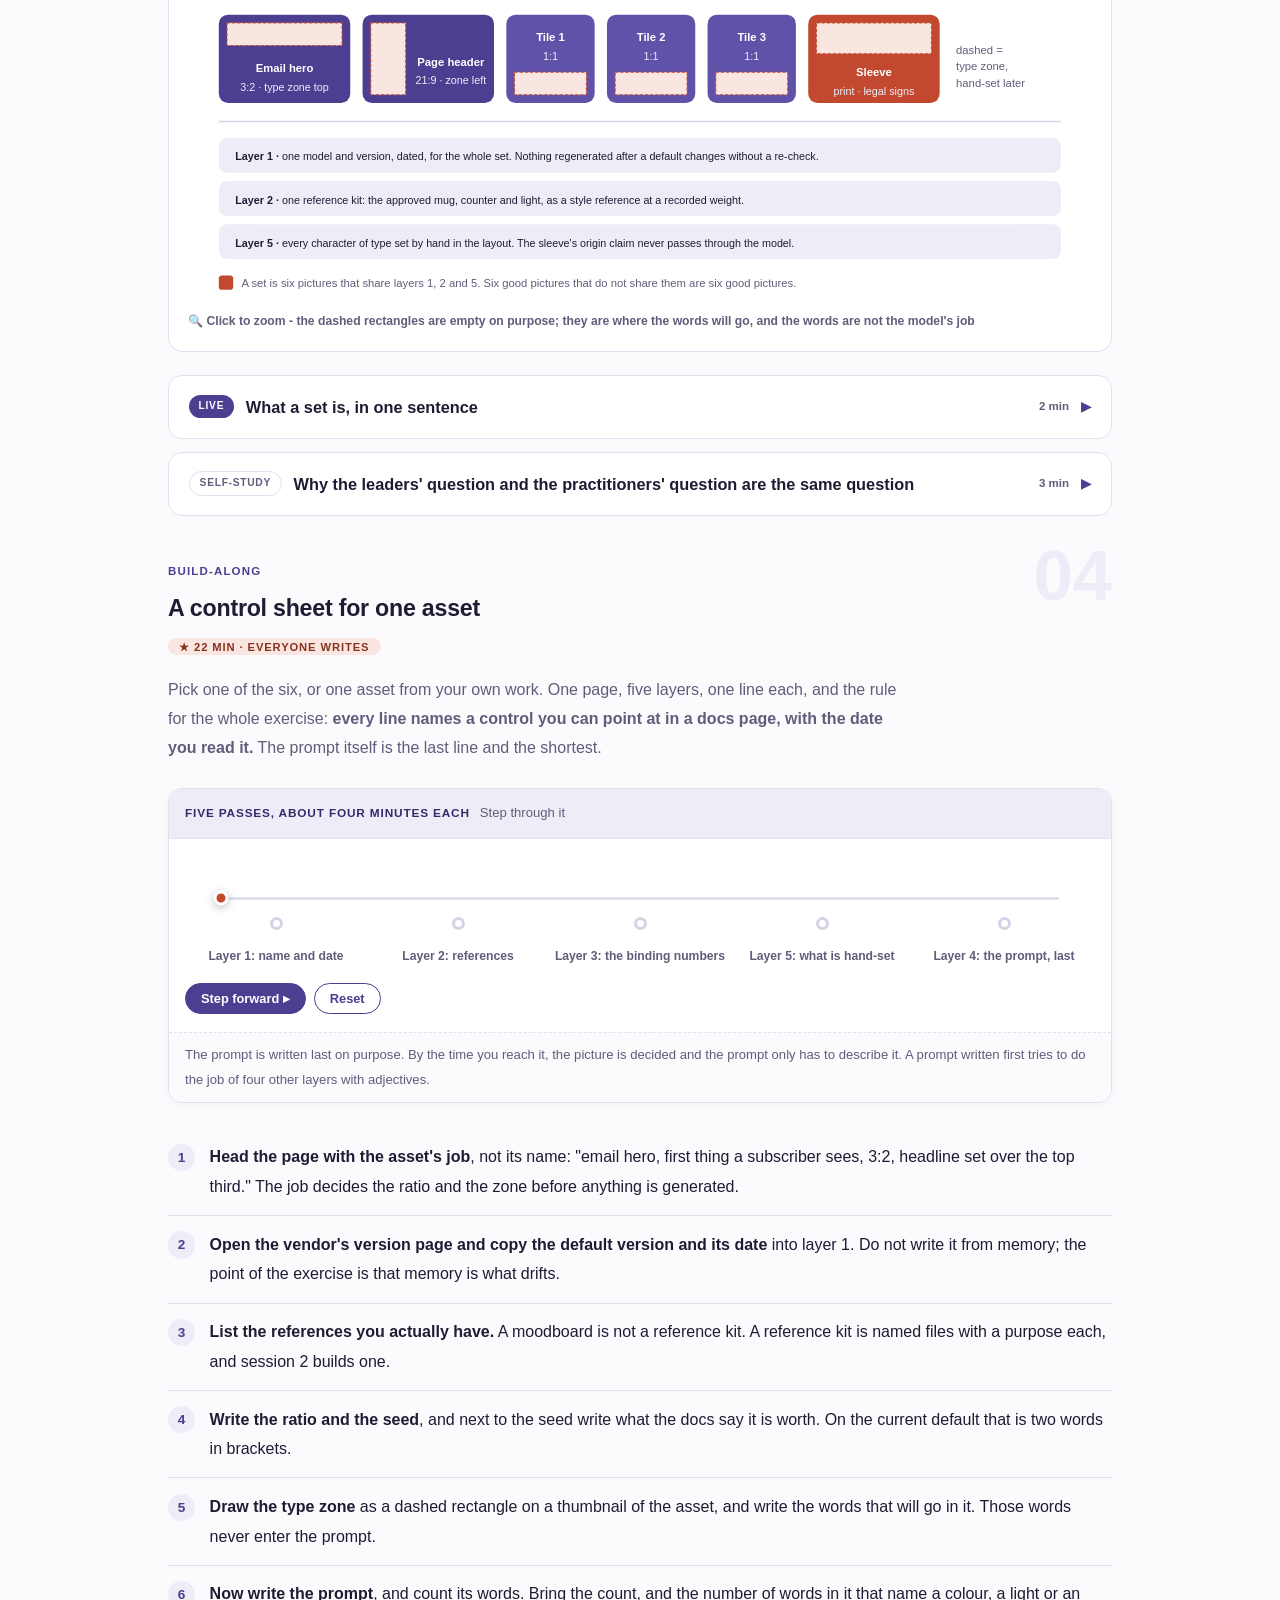
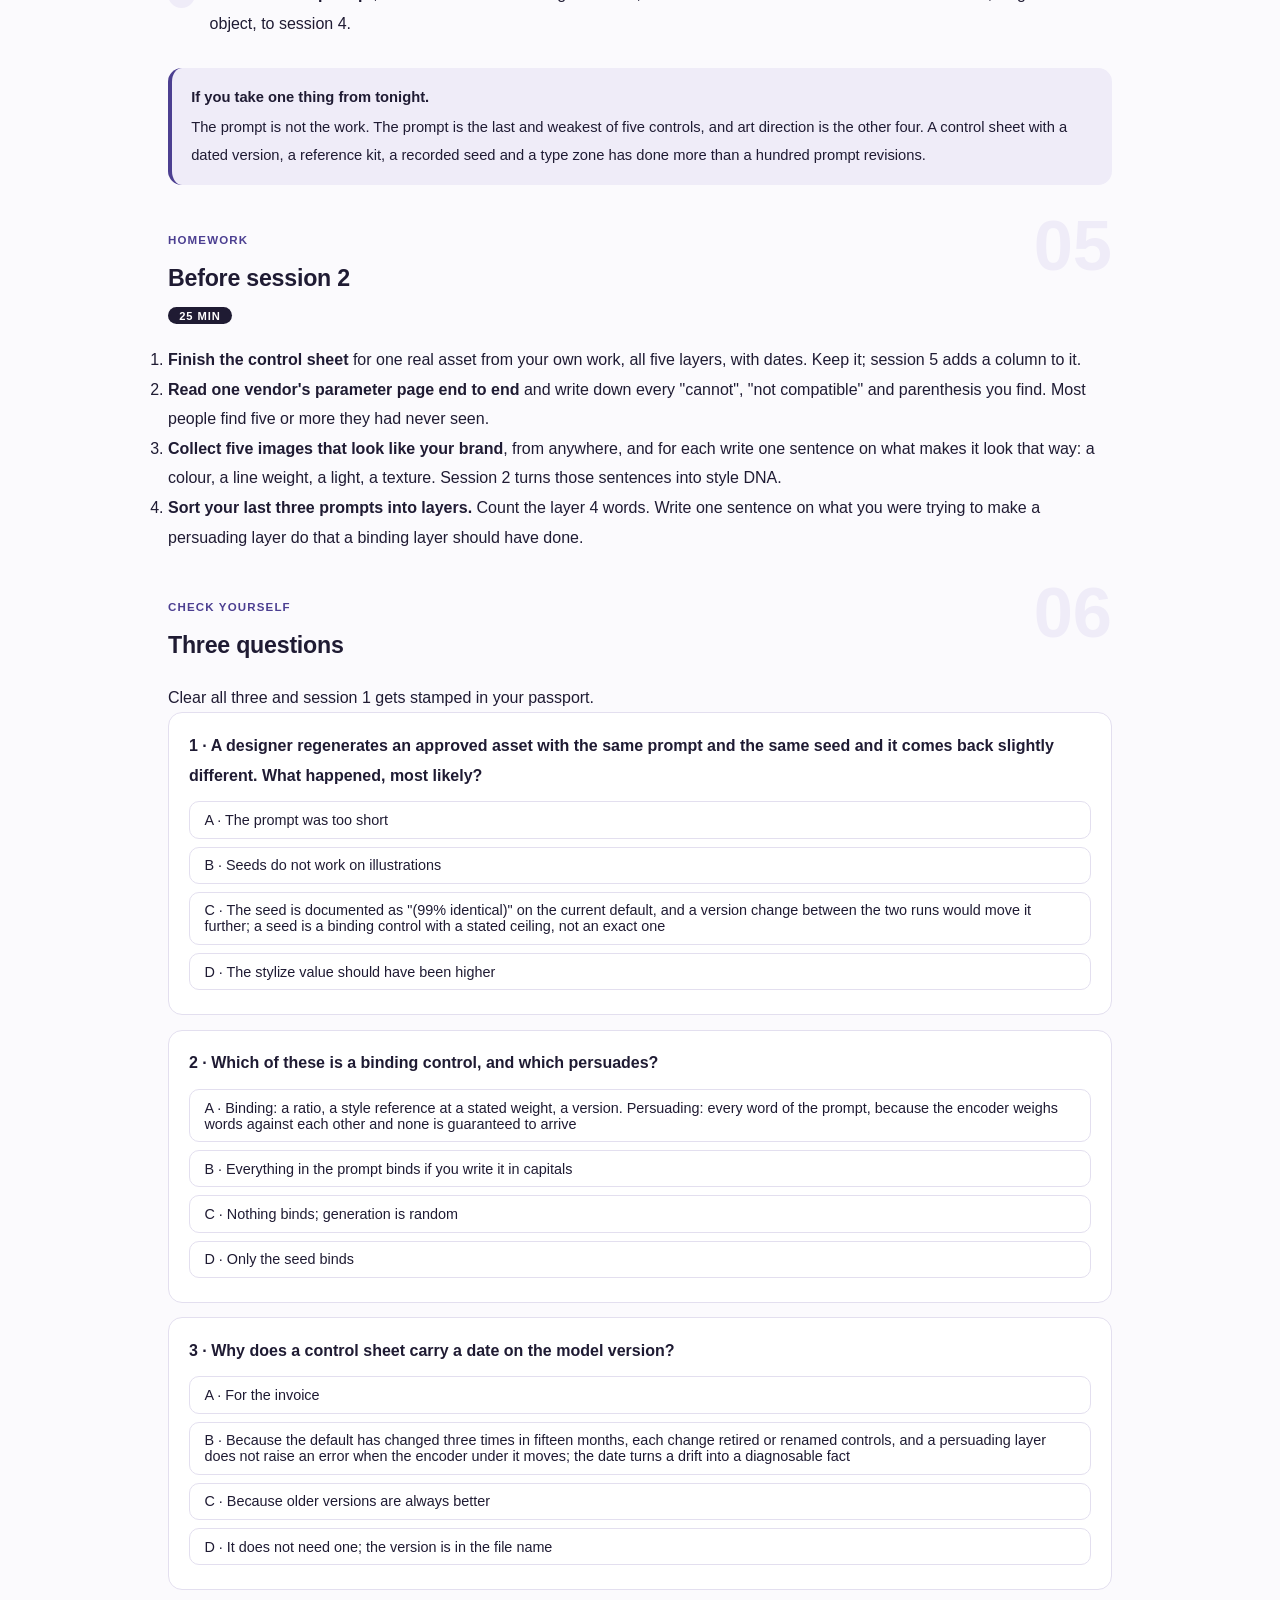
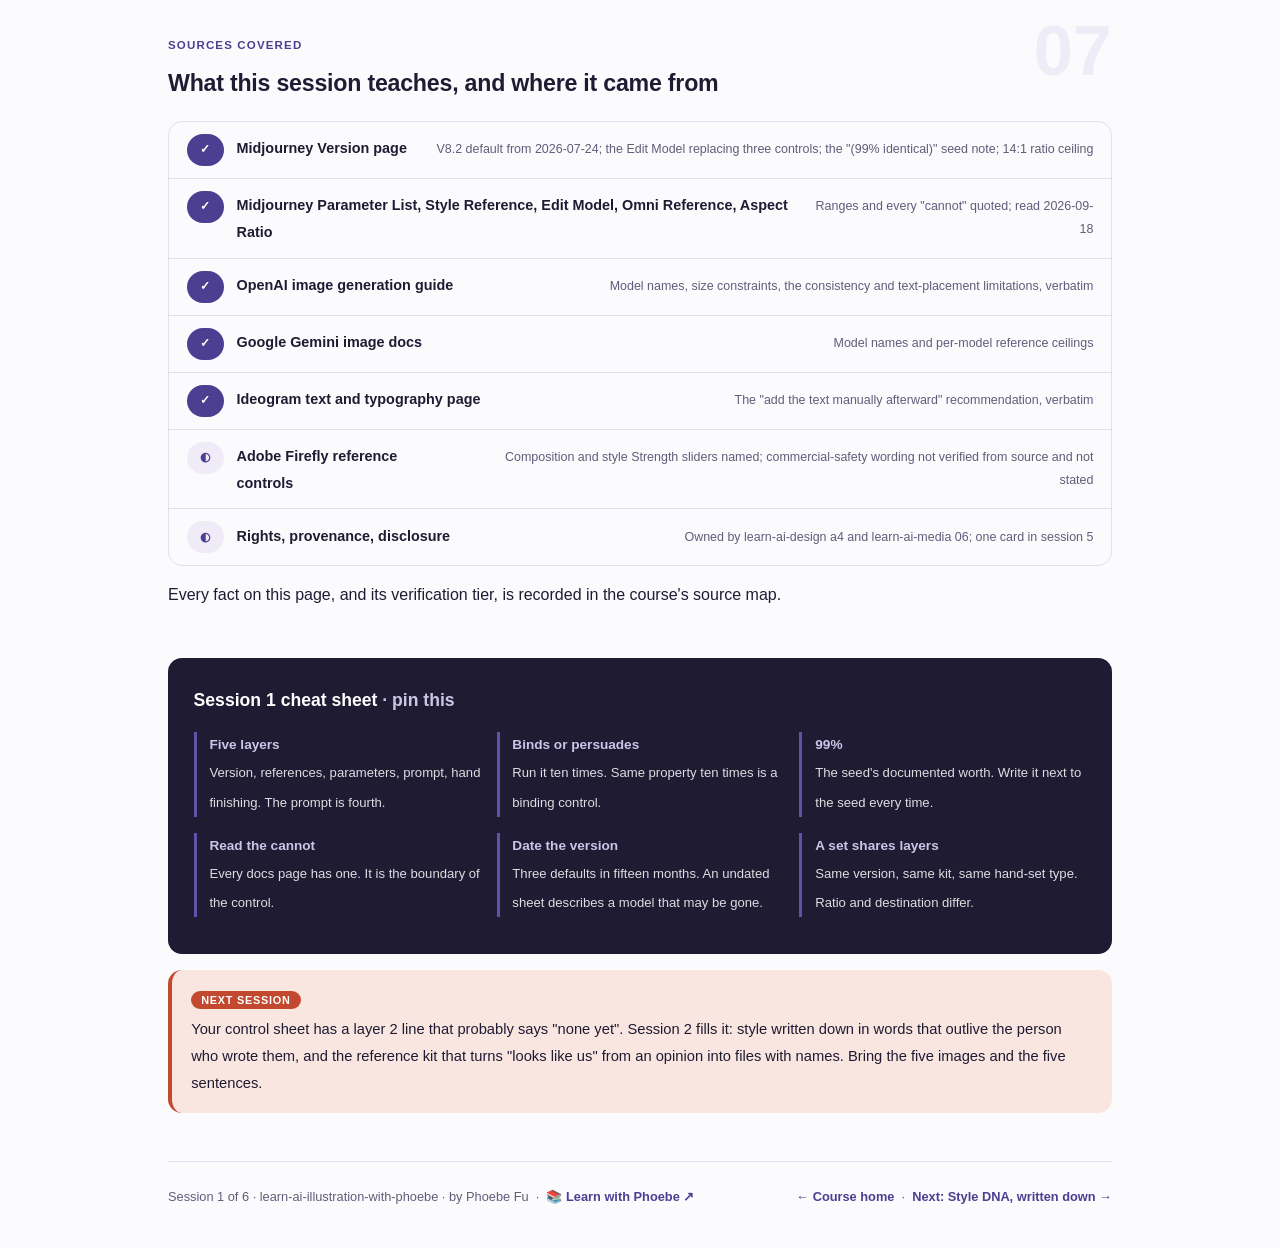
==== commit 4cb8fbf6: "Fix unreadable pills and labels: white text on the amber fill The "Real world" pill, build-along ste" ====
--- a/courses/01-where-control-lives.html
+++ b/courses/01-where-control-lives.html
@@ -19,7 +19,7 @@
 <meta name="twitter:image" content="https://phoebefu6.github.io/learn-ai-illustration-with-phoebe/assets/og-cover.png">
 <!-- social:end -->
 <title>Session 1 · Where control lives - learn AI illustration with phoebe</title>
-<link rel="stylesheet" href="../assets/style.css?v=3">
+<link rel="stylesheet" href="../assets/style.css?v=4">
 </head>
 <body>
 
--- a/assets/style.css
+++ b/assets/style.css
@@ -236,7 +236,7 @@
 .pill.solid { background: var(--indigo); color: #fff; }
 .pill.light { background: var(--indigo-50); color: var(--indigo); }
 .pill.inkpill { background: var(--ink); color: #fff; }
-.pill.amber, .pill.peach { background: var(--amber); color: var(--amber-ink); }
+.pill.amber, .pill.peach { background: var(--amber); color: #fff; }
 .pill.bare { color: var(--faint); }
 
 /* ---------- 4D grid ---------- */
@@ -294,7 +294,7 @@
   padding: .15rem .7rem;
 }
 .prompt-box.bad .label { background: var(--faint); color: var(--ink); }
-.prompt-box.good .label { background: var(--amber); color: var(--amber-ink); }
+.prompt-box.good .label { background: var(--amber); color: #fff; }
 .copy-btn {
   position: absolute;
   top: .7rem;
@@ -311,7 +311,7 @@
   transition: background .15s ease;
 }
 .copy-btn:hover { background: rgba(255,255,255,.22); }
-.copy-btn.copied { background: var(--amber); border-color: var(--amber); color: var(--amber-ink); }
+.copy-btn.copied { background: var(--amber); border-color: var(--amber); color: #fff; }
 
 /* ---------- demo steps ---------- */
 .steps { counter-reset: step; margin: .6rem 0 1rem; }
@@ -363,7 +363,7 @@
 .callout.example .ex-pill {
   display: inline-block;
   background: var(--amber);
-  color: var(--amber-ink);
+  color: #fff;
   border-radius: 999px;
   padding: .15rem .7rem;
   font-size: .68rem;
@@ -705,7 +705,7 @@
   font-family: inherit; transition: all .14s ease; white-space: nowrap;
 }
 .sql-btn:hover { background: rgba(255,255,255,.2); }
-.sql-btn.sql-run { background: var(--amber); color: var(--amber-ink); border-color: var(--amber); }
+.sql-btn.sql-run { background: var(--amber); color: #fff; border-color: var(--amber); }
 .sql-btn.sql-run:hover { filter: brightness(1.05); }
 .sql-label {
   display: block;
@@ -959,7 +959,7 @@
   z-index: 2;
 }
 .hs-pin:hover { transform: translate(-50%, -50%) scale(1.18); }
-.hs-pin.on { background: var(--amber); color: var(--amber-ink); }
+.hs-pin.on { background: var(--amber); color: #fff; }
 .hs-pin::before {
   content: ""; position: absolute; inset: -7px; border-radius: 999px;
   border: 2px solid var(--indigo); opacity: 0;
@@ -1105,7 +1105,7 @@
   padding: 4px 11px; border-radius: 999px;
   background: rgba(255,255,255,.15);
 }
-.stakes-read .sk-delta.good { background: var(--amber); color: var(--amber-ink); }
+.stakes-read .sk-delta.good { background: var(--amber); color: #fff; }
 .stakes-read .sk-delta.bad { background: #FCA5A5; color: #7f1d1d; }
 
 /* --- 6. scorecard: halfway self-grade ------------------ */
@@ -1141,7 +1141,7 @@
   background: var(--indigo-50); color: var(--indigo-deep);
   border: 1px solid var(--indigo-soft); cursor: default;
 }
-.pp-pill.full { background: var(--amber); color: var(--amber-ink); border-color: var(--amber); }
+.pp-pill.full { background: var(--amber); color: #fff; border-color: var(--amber); }
 .pp-strip { display: flex; gap: 10px; flex-wrap: wrap; margin: 18px 0 6px; }
 .pp-stamp {
   display: flex; flex-direction: column; align-items: center; gap: 6px;
@@ -1168,7 +1168,7 @@
   display: inline-block; margin-bottom: 7px;
   font: 800 0.68rem Inter, sans-serif; letter-spacing: .07em;
   text-transform: uppercase; padding: 3px 10px; border-radius: 999px;
-  background: var(--amber); color: var(--amber-ink);
+  background: var(--amber); color: #fff;
 }
 
 /* --- mobile floor (desktop is the product) ------------- */
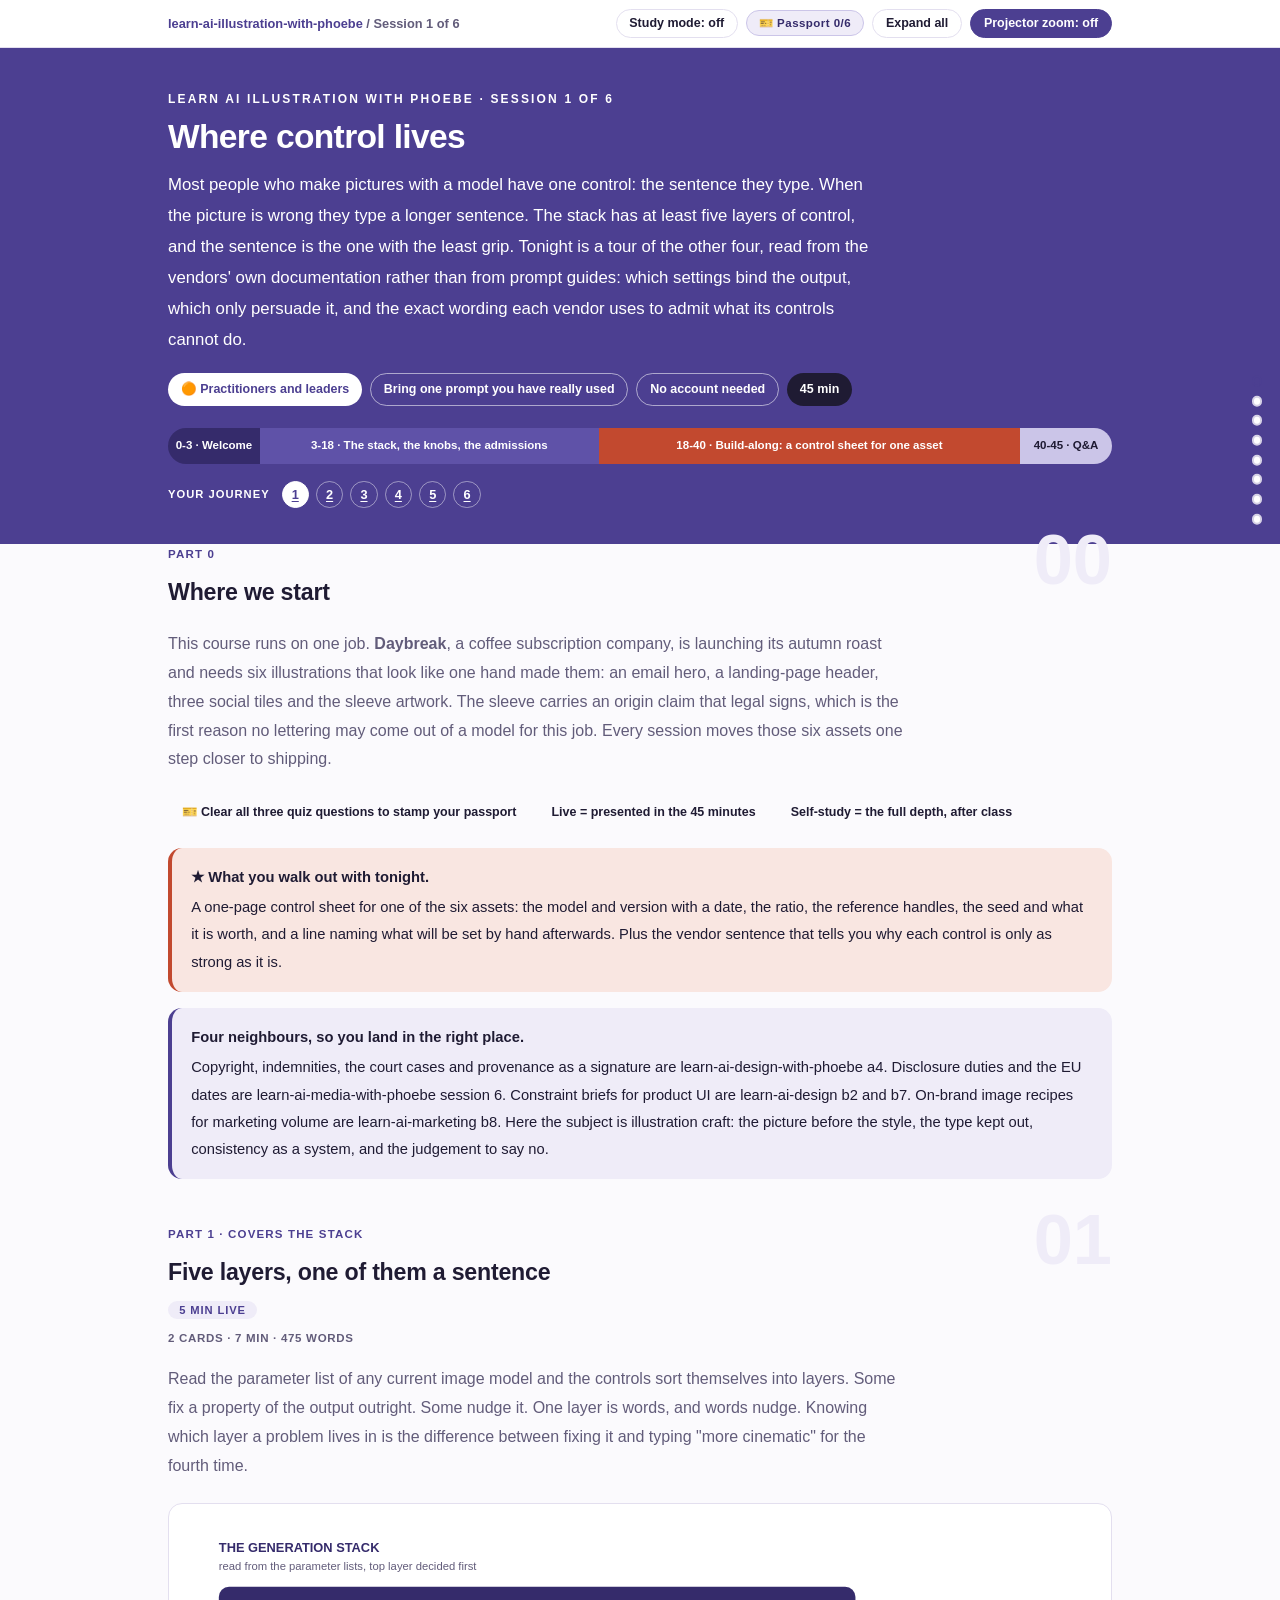
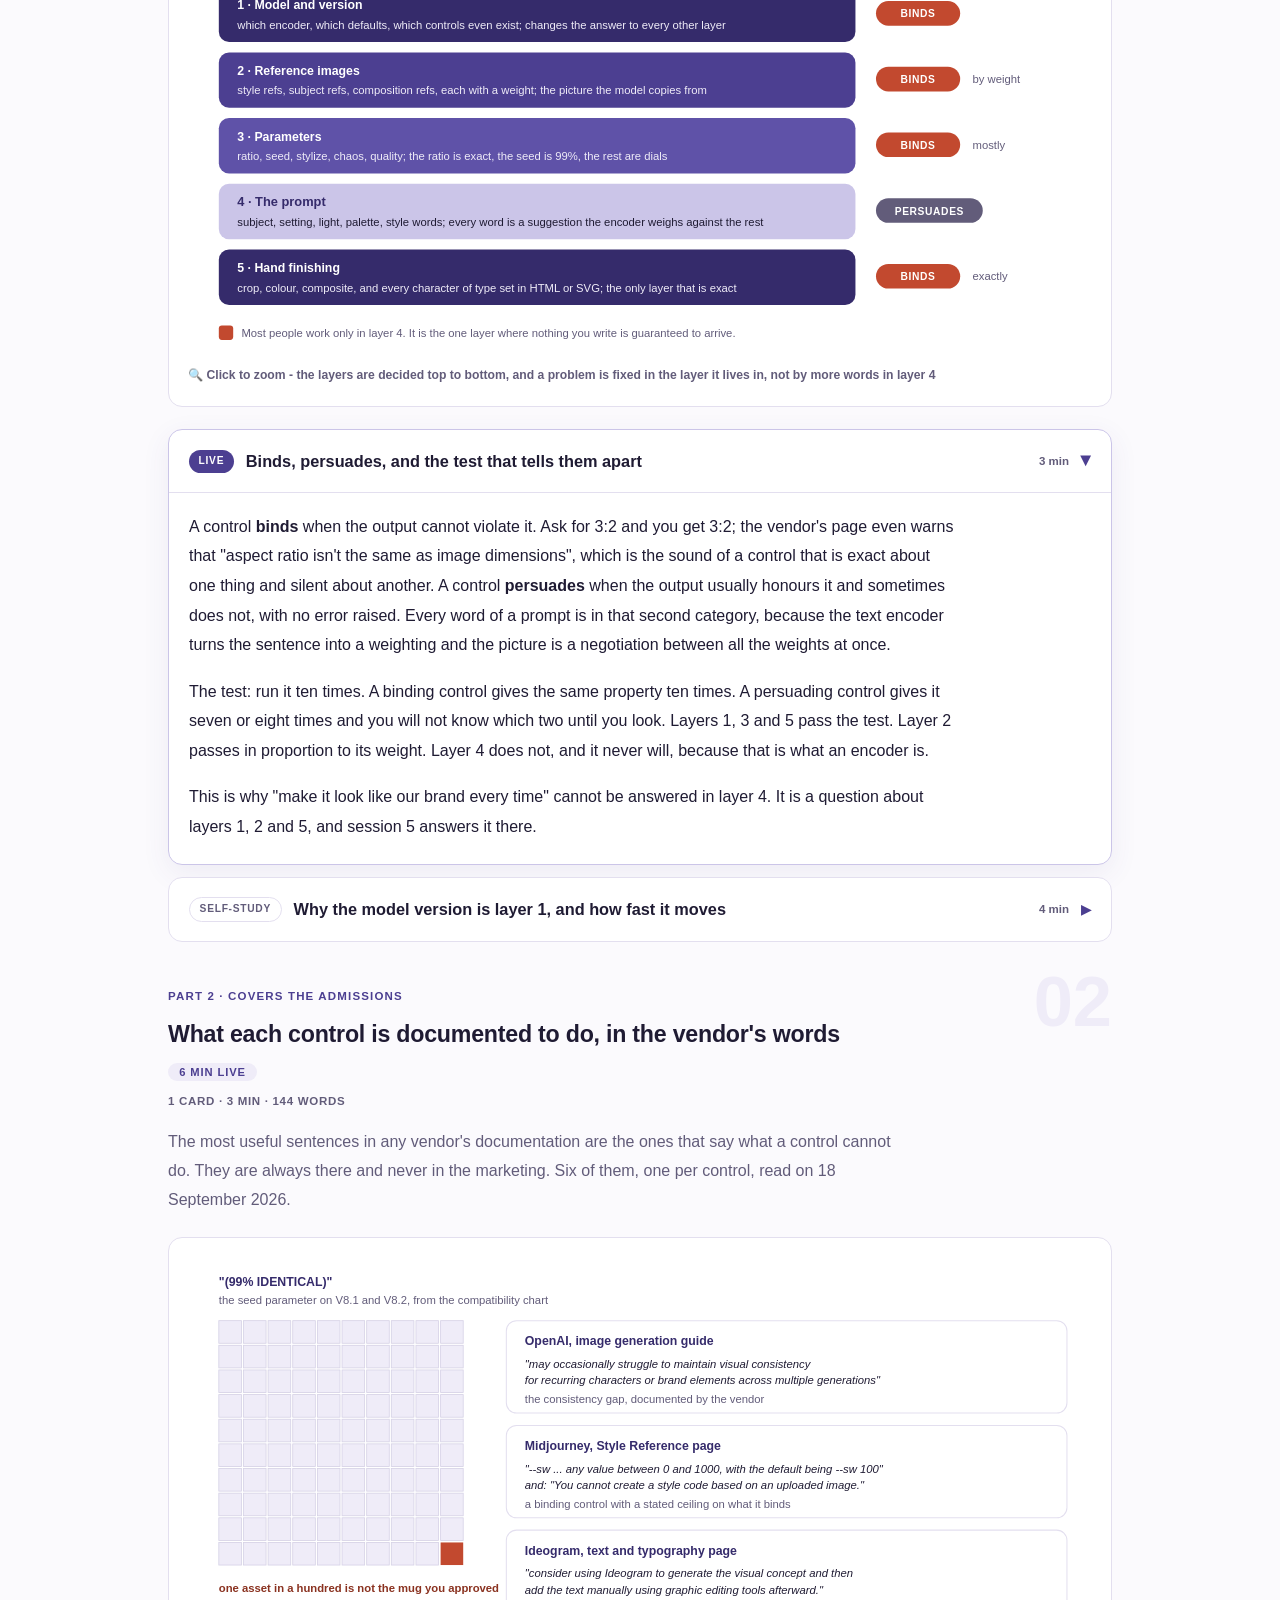
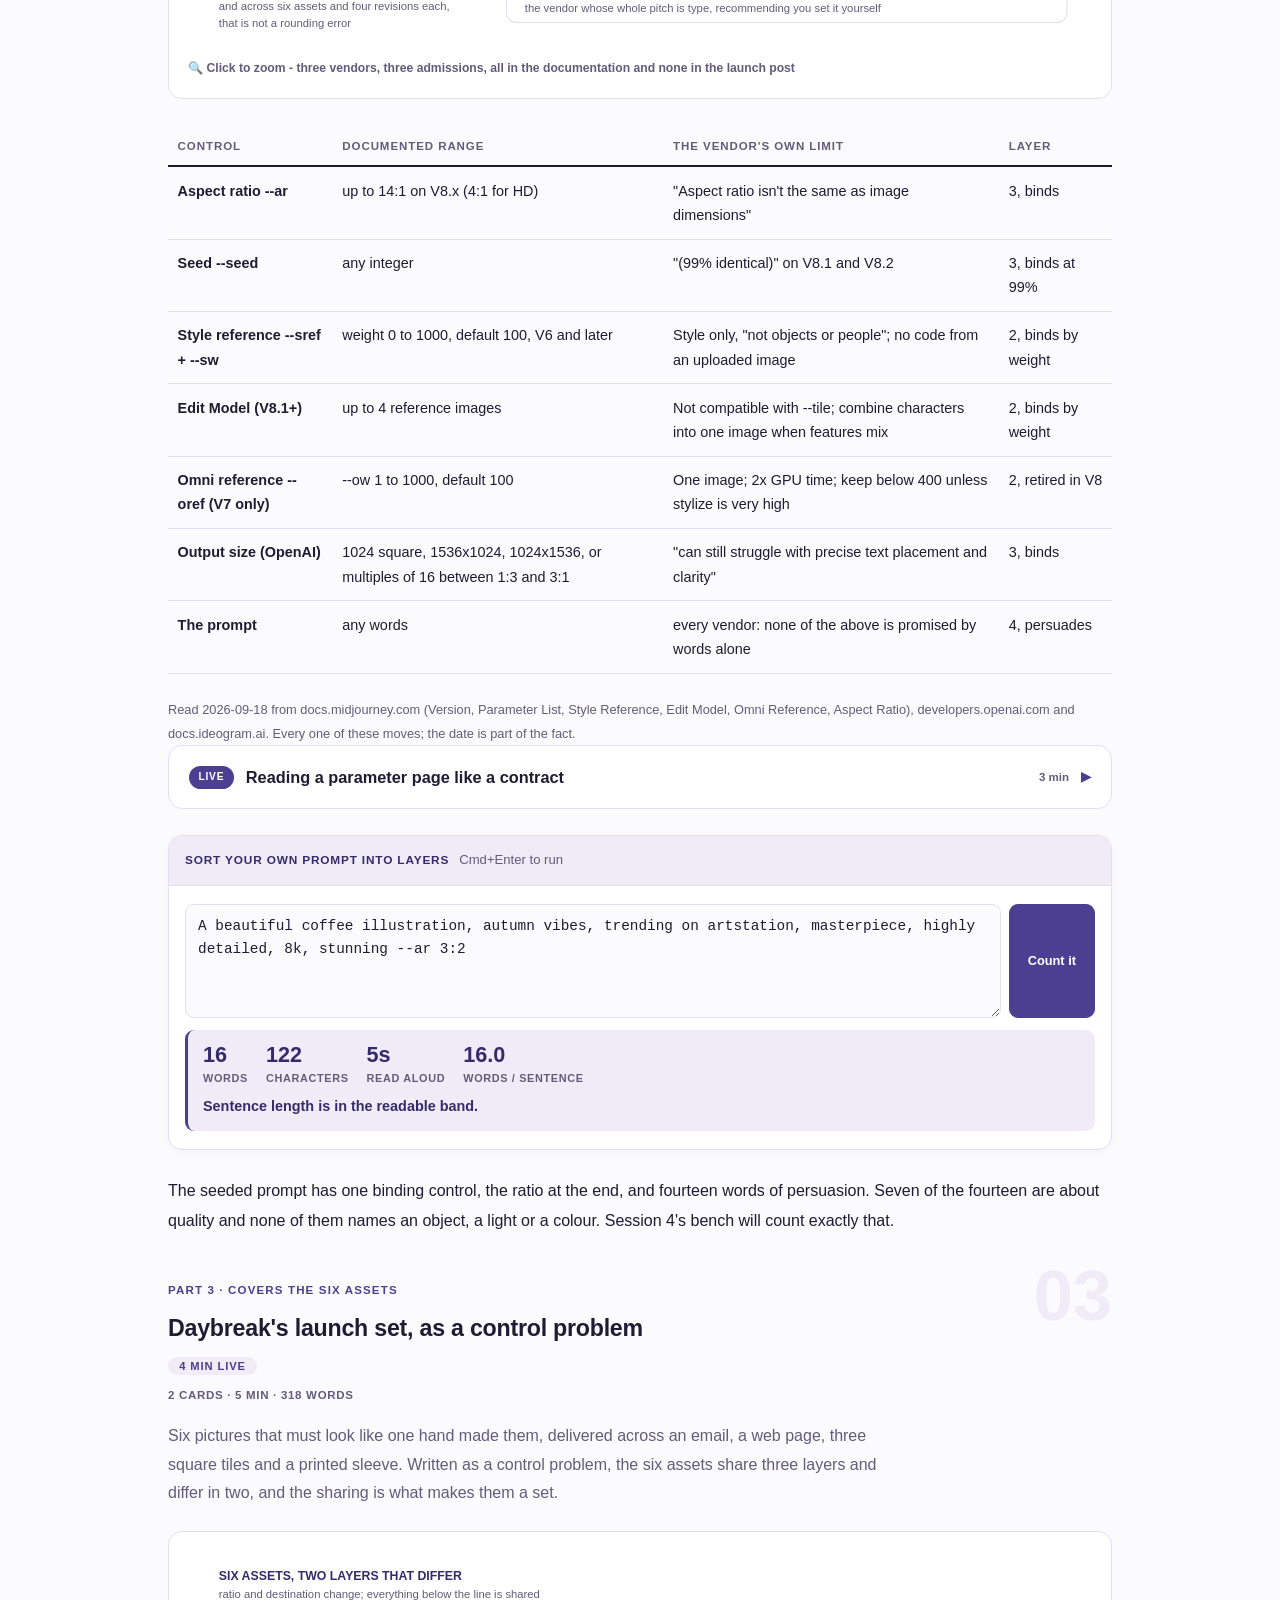
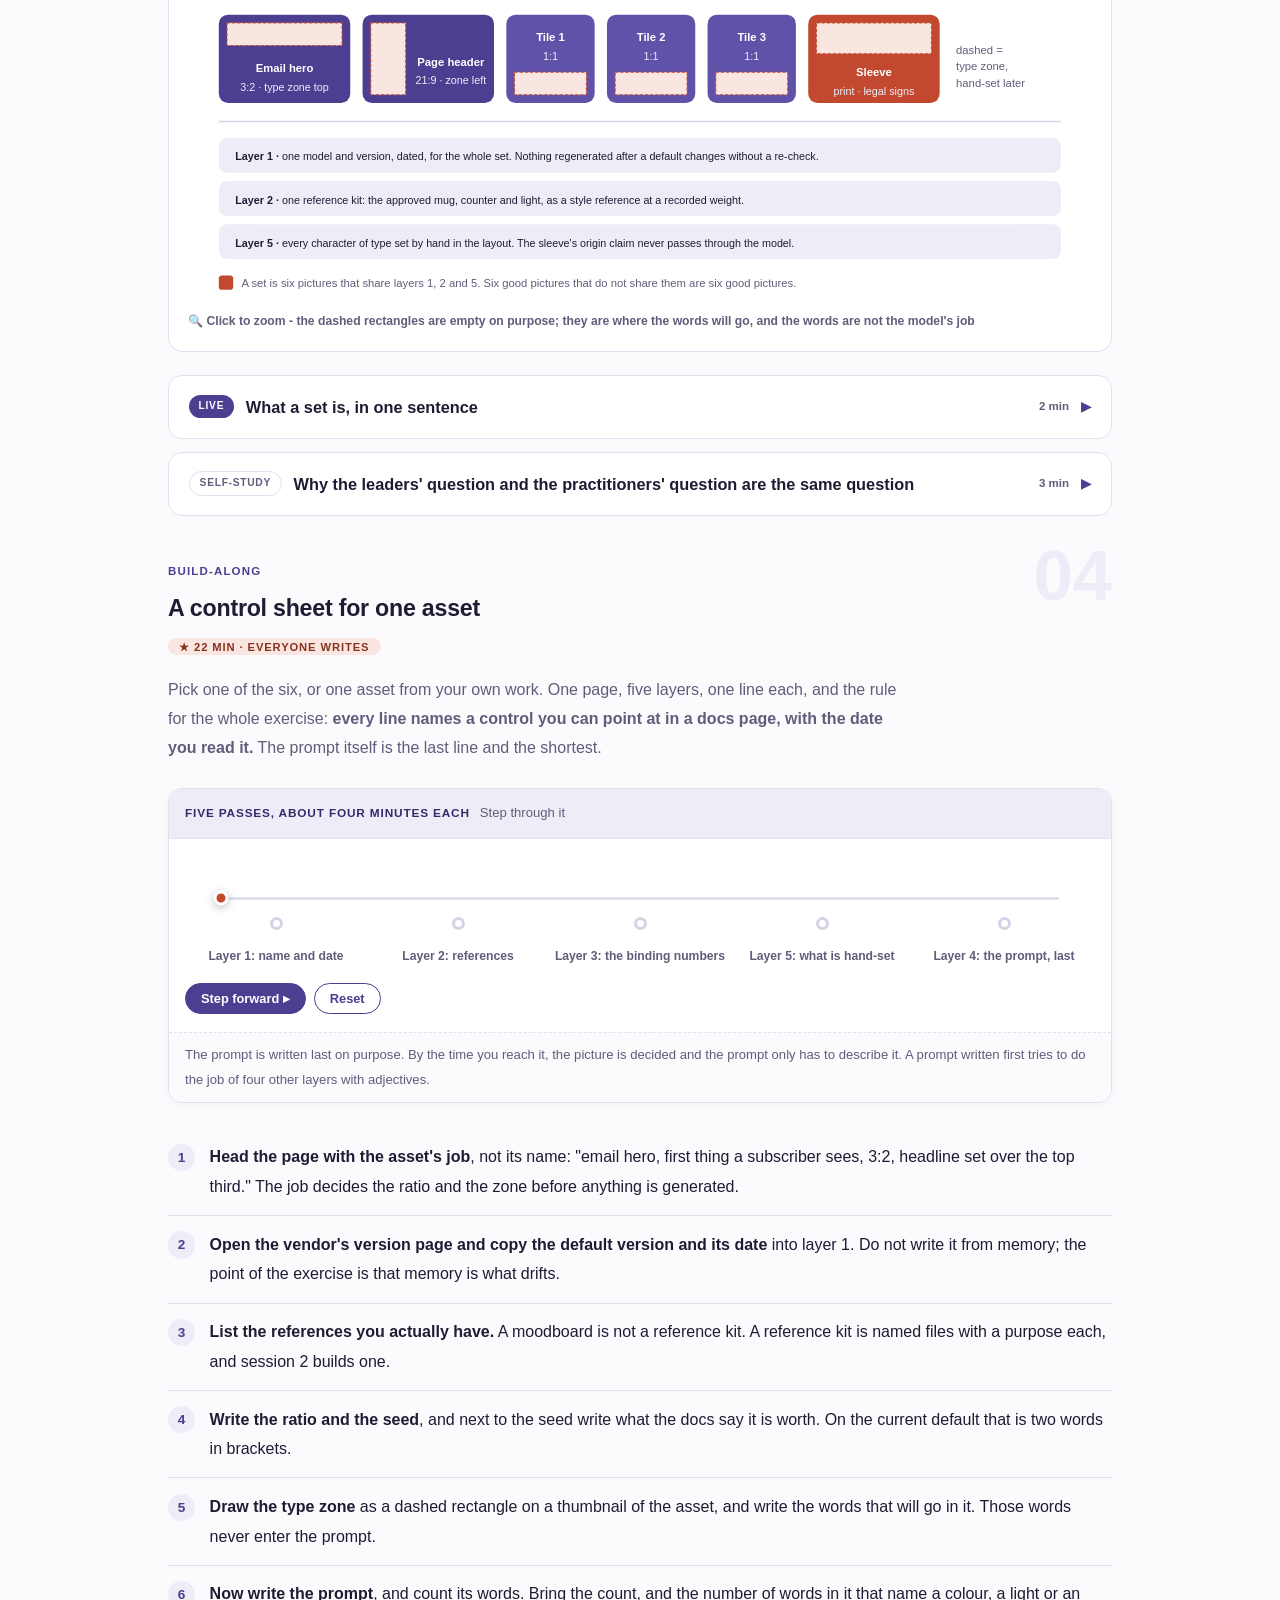
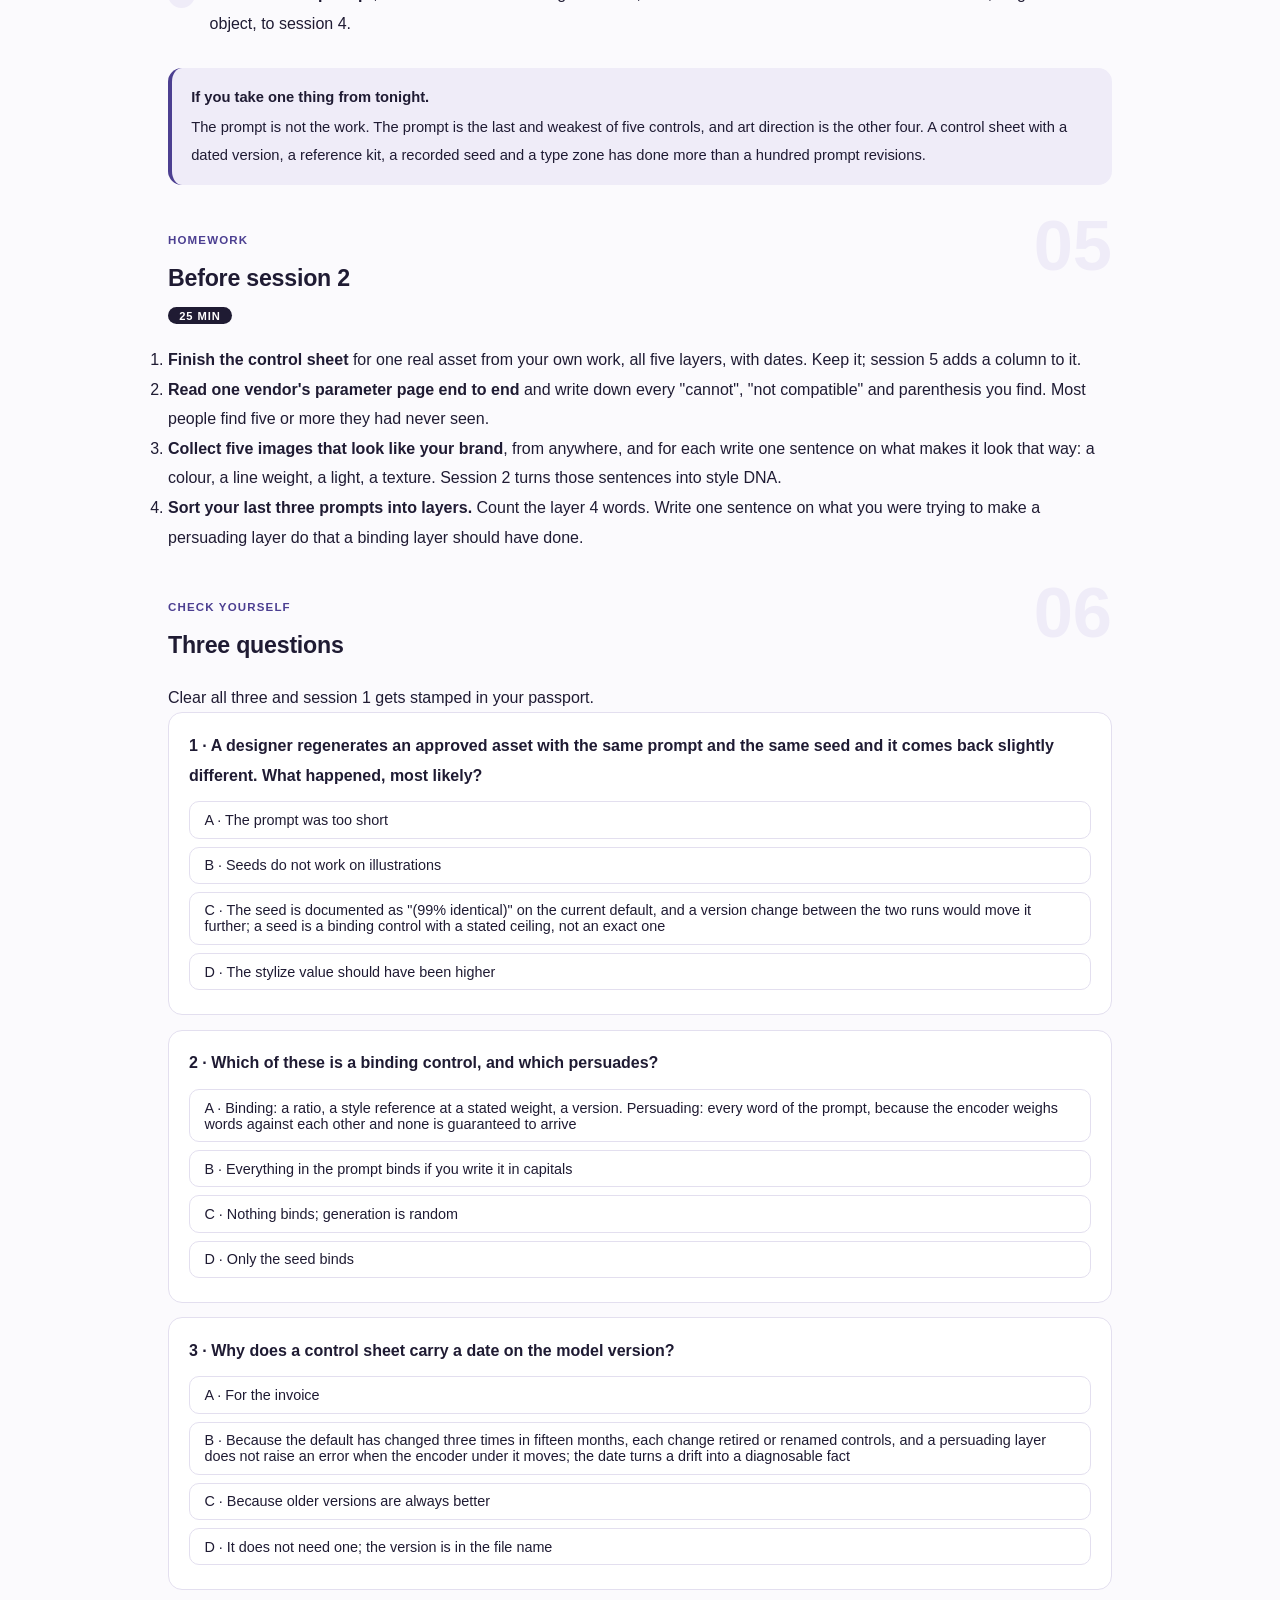
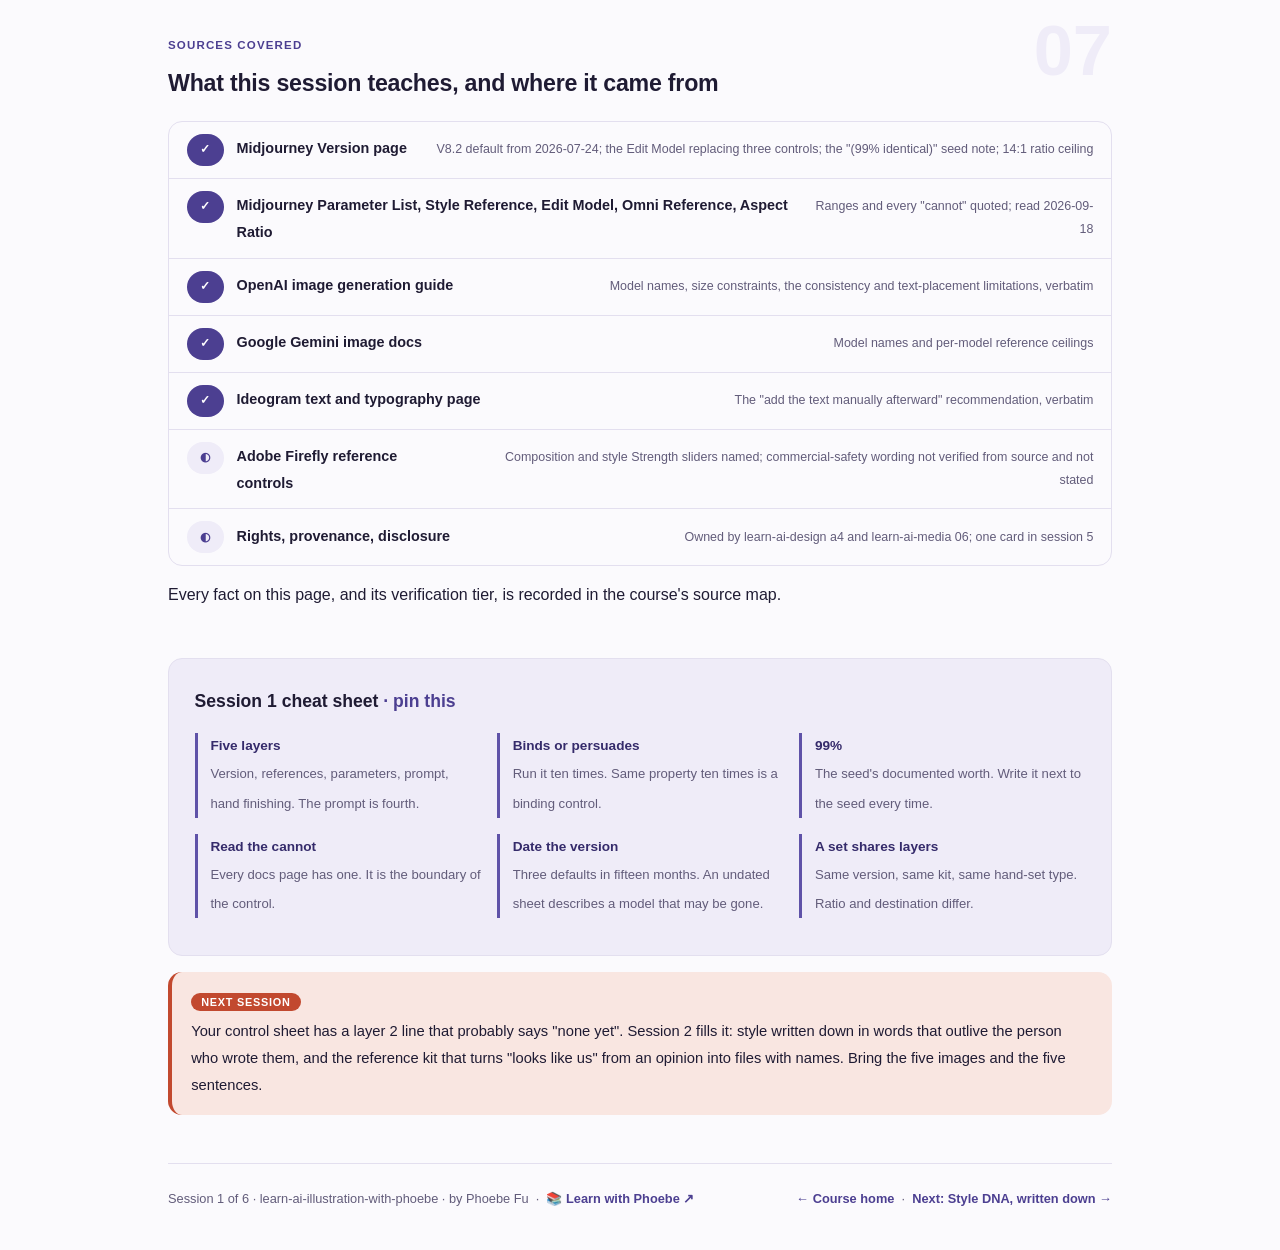
==== commit 0b1ddcd9: "Light surfaces everywhere: lightbox, cheat panel, code boxes; contrast and phone-width fixes Every d" ====
--- a/courses/01-where-control-lives.html
+++ b/courses/01-where-control-lives.html
@@ -19,7 +19,7 @@
 <meta name="twitter:image" content="https://phoebefu6.github.io/learn-ai-illustration-with-phoebe/assets/og-cover.png">
 <!-- social:end -->
 <title>Session 1 · Where control lives - learn AI illustration with phoebe</title>
-<link rel="stylesheet" href="../assets/style.css?v=4">
+<link rel="stylesheet" href="../assets/style.css?v=20">
 </head>
 <body>
 
@@ -454,6 +454,6 @@
 
 </main>
 
-<script src="../assets/app.js?v=1"></script>
+<script src="../assets/app.js?v=20"></script>
 </body>
 </html>
--- a/assets/style.css
+++ b/assets/style.css
@@ -17,8 +17,8 @@
   --amber-ink: #8A3220;
   --amber-50: #F9E6E1;
   --paper: #FBFAFD;
-  --code-bg: #17142A;
-  --code-ink: #E3DFEF;
+  --code-bg: #EFECF8;
+  --code-ink: #1F1B33;
   --radius: 14px;
 }
 
@@ -48,7 +48,7 @@
   font-size: .75rem;
   letter-spacing: .18em;
   text-transform: uppercase;
-  opacity: .85;
+  opacity: 1;
   font-weight: 600;
 }
 .masthead h1 {
@@ -59,7 +59,7 @@
   letter-spacing: -.02em;
 }
 .masthead h1 .accent { color: inherit; }
-.masthead .sub { font-size: 1.05rem; opacity: .92; max-width: 44rem; }
+.masthead .sub { font-size: 1.05rem; opacity: 1; max-width: 44rem; }
 
 .chip-row { display: flex; flex-wrap: wrap; gap: .5rem; margin-top: 1.1rem; }
 .chip {
@@ -73,7 +73,7 @@
   white-space: nowrap;
 }
 .chip.level { background: #fff; color: var(--indigo); }
-.chip.audience { background: rgba(255,255,255,.16); color: #fff; border: 1px solid rgba(255,255,255,.35); }
+.chip.audience { background: rgba(255,255,255,.08); color: #fff; border: 1px solid rgba(255,255,255,.35); }
 .chip.time { background: var(--ink); color: #fff; font-variant-numeric: tabular-nums; }
 
 
@@ -237,7 +237,7 @@
 .pill.light { background: var(--indigo-50); color: var(--indigo); }
 .pill.inkpill { background: var(--ink); color: #fff; }
 .pill.amber, .pill.peach { background: var(--amber); color: #fff; }
-.pill.bare { color: var(--faint); }
+.pill.bare { color: var(--muted); }
 
 /* ---------- 4D grid ---------- */
 .grid-2 { display: grid; grid-template-columns: repeat(auto-fit, minmax(15rem, 1fr)); gap: .8rem; margin: .5rem 0 1rem; }
@@ -266,10 +266,11 @@
 table.clean td:first-child { font-weight: 600; }
 
 /* ---------- prompt boxes ---------- */
-.prompt-box {
+.prompt-box{
   position: relative;
-  background: var(--code-bg);
-  color: var(--code-ink);
+  background: #EFECF8;
+  border: 1px solid #E3DFEF;
+  color: #1F1B33;
   border-radius: var(--radius);
   padding: 1.1rem 1.2rem;
   margin: 1rem 0 1.2rem;
@@ -279,12 +280,12 @@
   white-space: pre-wrap;
   word-break: break-word;
 }
-.prompt-box .label {
+.prompt-box .label{
   position: absolute;
   top: -0.7rem;
   left: 1rem;
-  background: var(--indigo);
-  color: #fff;
+  background: #4C3F91;
+  color: #FFFFFF;
   font-family: "Inter", -apple-system, sans-serif;
   font-size: .68rem;
   font-weight: 700;
@@ -295,13 +296,13 @@
 }
 .prompt-box.bad .label { background: var(--faint); color: var(--ink); }
 .prompt-box.good .label { background: var(--amber); color: #fff; }
-.copy-btn {
+.copy-btn{
   position: absolute;
   top: .7rem;
   right: .7rem;
-  background: rgba(255,255,255,.1);
-  border: 1px solid rgba(255,255,255,.25);
-  color: #fff;
+  background: #FFFFFF;
+  border: 1px solid #E3DFEF;
+  color: #1F1B33;
   border-radius: 999px;
   padding: .25rem .8rem;
   font-size: .72rem;
@@ -310,7 +311,7 @@
   font-family: "Inter", -apple-system, sans-serif;
   transition: background .15s ease;
 }
-.copy-btn:hover { background: rgba(255,255,255,.22); }
+.copy-btn:hover { background: #E3DFEF; }
 .copy-btn.copied { background: var(--amber); border-color: var(--amber); color: #fff; }
 
 /* ---------- demo steps ---------- */
@@ -400,11 +401,11 @@
   gap: .4rem;
 }
 
-.lightbox {
+.lightbox{
   position: fixed;
   inset: 0;
   z-index: 100;
-  background: rgba(31,27,51,.9);
+  background: rgba(251,250,253,.97);
   display: none;
   align-items: center;
   justify-content: center;
@@ -412,8 +413,10 @@
   cursor: zoom-out;
 }
 .lightbox.open { display: flex; }
-.lightbox .inner {
+.lightbox .inner{
   background: #fff;
+  border: 1px solid #E3DFEF;
+  box-shadow: 0 10px 40px rgba(31,27,51,.14);
   border-radius: var(--radius);
   padding: 2rem;
   max-width: 94vw;
@@ -421,13 +424,12 @@
   overflow: auto;
 }
 .lightbox .inner svg, .lightbox .inner img { width: min(88vw, 70rem); height: auto; }
-.lightbox .close-hint {
+.lightbox .close-hint{
   position: fixed;
   top: 1rem; right: 1.4rem;
-  color: #fff;
+  color: #1F1B33;
   font-size: .8rem;
   font-weight: 600;
-  opacity: .8;
 }
 
 /* ---------- courses covered ---------- */
@@ -446,19 +448,20 @@
 .covered-row .note { margin-left: auto; color: var(--muted); font-size: .78rem; text-align: right; }
 
 /* ---------- cheat sheet footer ---------- */
-.cheat {
-  background: var(--ink);
-  color: #fff;
+.cheat{
+  background: #EFECF8;
+  border: 1px solid #E3DFEF;
+  color: #1F1B33;
   border-radius: var(--radius);
   padding: 1.6rem 1.6rem 1.3rem;
   margin-top: 3rem;
 }
 .cheat h3 { font-size: 1.1rem; margin-bottom: 1rem; }
-.cheat h3 span { color: var(--indigo-soft); }
+.cheat h3 span { color: #4C3F91; }
 .cheat .grid-2 { gap: 1rem; }
 .cheat .cheat-item { border-left: 3px solid var(--indigo-mid); padding-left: .8rem; }
-.cheat .cheat-item b { display: block; font-size: .85rem; color: var(--indigo-soft); }
-.cheat .cheat-item span { font-size: .82rem; opacity: .85; }
+.cheat .cheat-item b { display: block; font-size: .85rem; color: #352B6B; }
+.cheat .cheat-item span { font-size: .82rem; color: #625C7A; }
 
 footer.pagefoot {
   border-top: 1px solid var(--hairline);
@@ -553,7 +556,7 @@
   margin-top: 1.1rem;
   flex-wrap: wrap;
 }
-.journey .jlabel { font-size: .7rem; font-weight: 700; text-transform: uppercase; letter-spacing: .09em; opacity: .8; margin-right: .3rem; }
+.journey .jlabel { font-size: .7rem; font-weight: 700; text-transform: uppercase; letter-spacing: .09em; opacity: 1; margin-right: .3rem; }
 .journey a {
   width: 1.7rem; height: 1.7rem;
   border-radius: 999px;
@@ -1151,7 +1154,7 @@
   transition: all .18s ease;
 }
 .pp-stamp:hover { border-color: var(--indigo-soft); }
-.pp-stamp i { font-size: 1.3rem; font-style: normal; opacity: .35; }
+.pp-stamp i { font-size: 1.3rem; font-style: normal; opacity: 1; }
 .pp-stamp b { font: 800 0.7rem Inter, sans-serif; }
 .pp-stamp.got {
   border-style: solid; border-color: var(--indigo);
@@ -1254,3 +1257,28 @@
 .mb-lab { font: 600 11.5px Inter, sans-serif; }
 .mb-root { font: 800 13px Inter, sans-serif; fill: #FFFFFF; }
 .mb-edge { fill: none; stroke-linecap: round; }
+
+/* layout-patch-3: phone-width overflow (2026-10-10) */
+.sql-bar { flex-wrap: wrap; }
+@media (max-width: 480px) {
+  .covered-row { flex-wrap: wrap; }
+  .covered-row .note { margin-left: 0; text-align: left; flex-basis: 100%; }
+  details.card summary { flex-wrap: wrap; }
+  details.card summary .mini { white-space: normal; }
+  .wk, .sqlbox, .prompt-box, pre { max-width: 100%; overflow-x: auto; }
+  .mono, code, strong, .note { overflow-wrap: anywhere; }
+  select, input[type=range], label { max-width: 100%; }
+  canvas, svg, img { max-width: 100%; height: auto; }
+  .tree-kids, .tree-node-wrap, .tree-node, .rb-night, .al-row, .gd-field, .tl-row, .sl-row { max-width: 100%; overflow-x: auto; }
+  .tl-cols, .sl-cols, .bb-cols, .ev-cols, [class$="-cols"] { grid-template-columns: 1fr !important; display: grid; }
+  .tl-cols > *, .sl-cols > *, [class$="-cols"] > * { min-width: 0; max-width: 100%; }
+  .mono { white-space: normal; }
+  .er-w, .bb-lab, .tl-lev, .sl-lev { max-width: 100%; white-space: normal; }
+}
+/* contrast-patch-2b */
+.cheat a { color: var(--indigo-deep, var(--ink)); }
+.chip.audience { background: transparent; border-color: rgba(255,255,255,.55); }
+.masthead a, .masthead .sub a { color: #fff; text-decoration: underline; text-underline-offset: 2px; }
+.prompt-box b, .prompt-box strong { color: var(--indigo-deep, var(--ink)); }
+.prompt-box span, .prompt-box em, .prompt-box i { color: inherit; }
+.pp-stamp i { color: var(--ink); }
